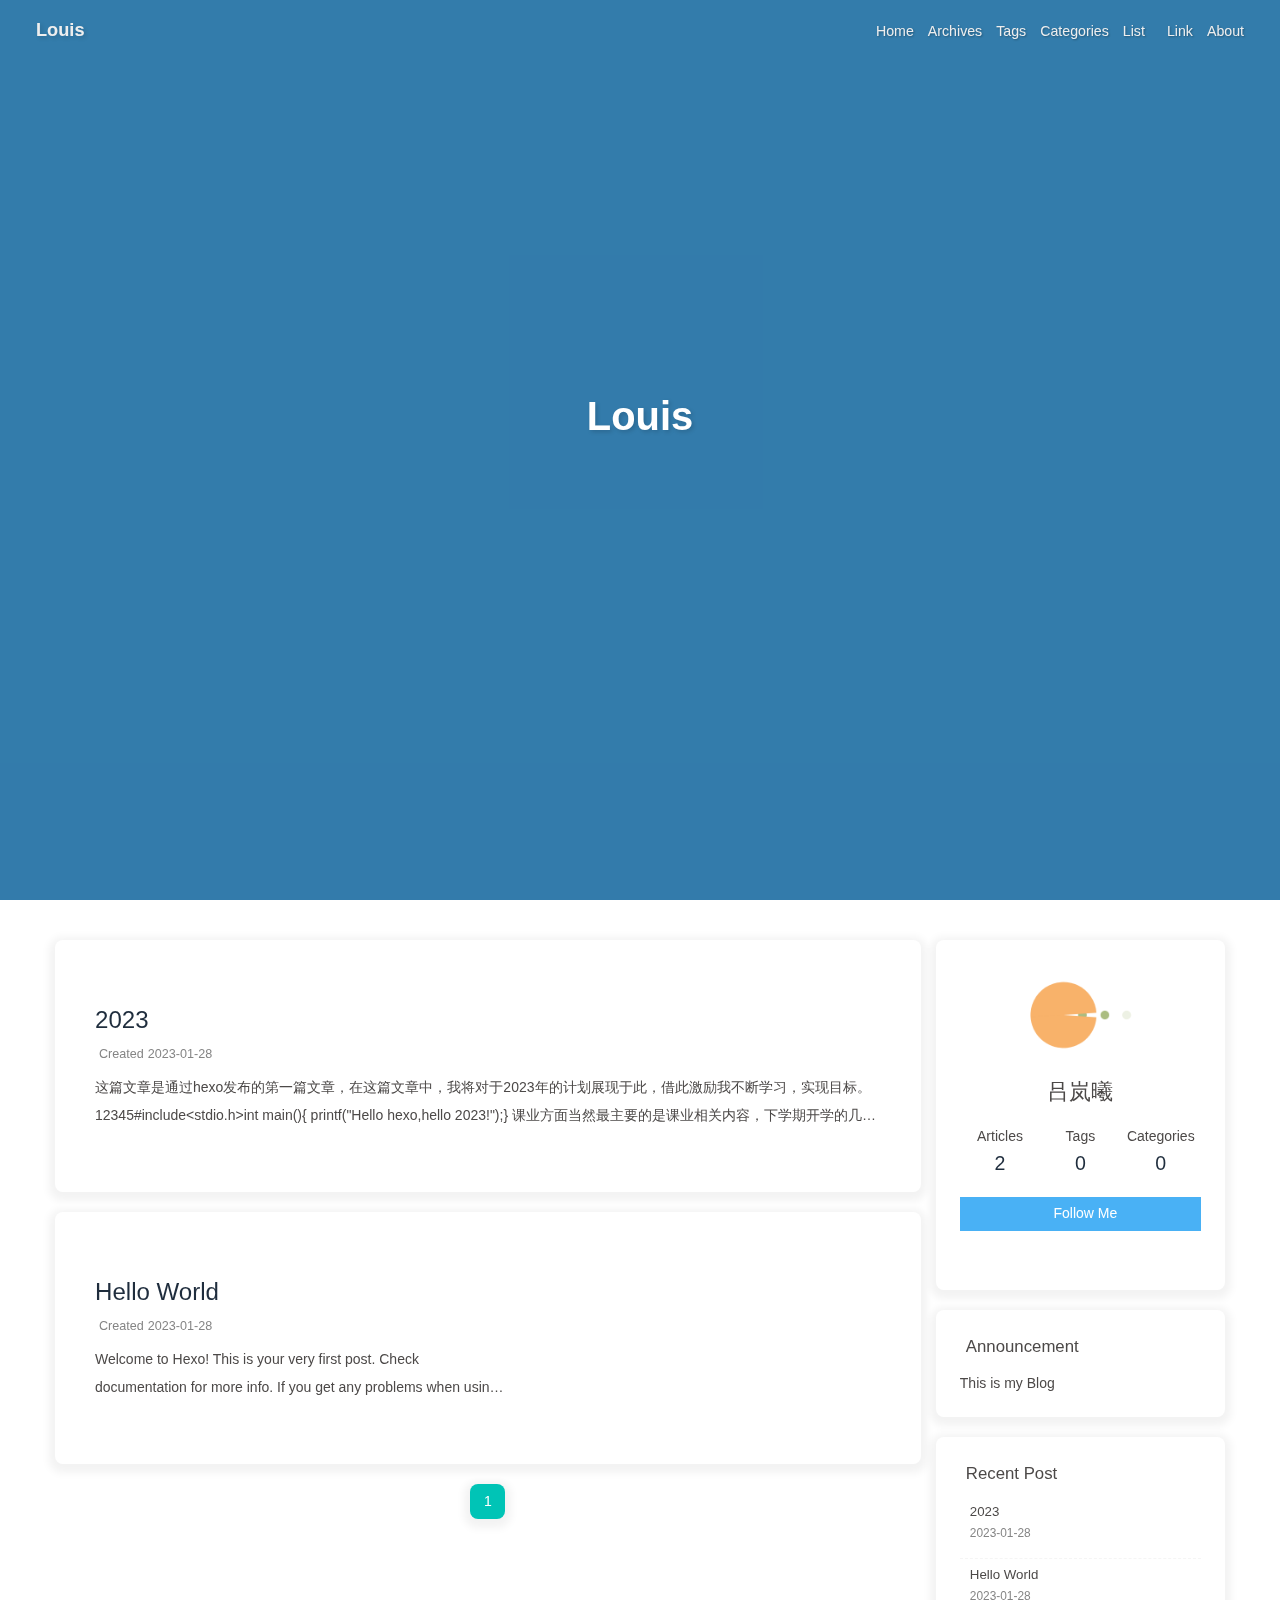
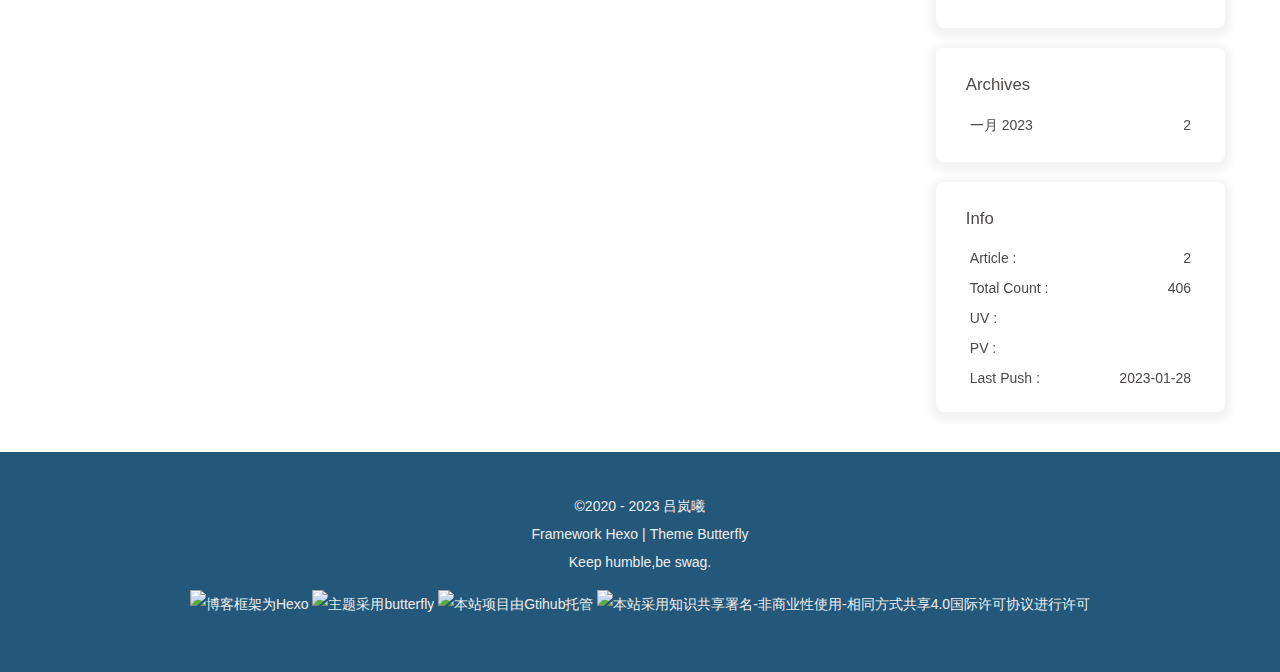
==== index.html @ e9ea1ae9 "Site updated: 2023-01-28 15:37:00" ====
<!DOCTYPE html><html lang="zh_CN" data-theme="light"><head><meta charset="UTF-8"><meta http-equiv="X-UA-Compatible" content="IE=edge"><meta name="viewport" content="width=device-width, initial-scale=1.0, maximum-scale=1.0"><title>Louis - [object Object]</title><meta name="author" content="吕岚曦"><meta name="copyright" content="吕岚曦"><meta name="format-detection" content="telephone=no"><meta name="theme-color" content="#ffffff"><meta property="og:type" content="website">
<meta property="og:title" content="Louis">
<meta property="og:url" content="http://example.com/index.html">
<meta property="og:site_name" content="Louis">
<meta property="og:locale" content="zh_CN">
<meta property="og:image" content="https://s2.loli.net/2023/01/27/WEfRCAjyl8cB1kK.jpg">
<meta property="article:author" content="吕岚曦">
<meta name="twitter:card" content="summary">
<meta name="twitter:image" content="https://s2.loli.net/2023/01/27/WEfRCAjyl8cB1kK.jpg"><link rel="shortcut icon" href="/img/favicon.png"><link rel="canonical" href="http://example.com/index.html"><link rel="preconnect" href="//cdn.jsdelivr.net"/><link rel="preconnect" href="//busuanzi.ibruce.info"/><link rel="stylesheet" href="/css/index.css"><link rel="stylesheet" href="https://cdn.jsdelivr.net/npm/@fortawesome/fontawesome-free/css/all.min.css" media="print" onload="this.media='all'"><link rel="stylesheet" href="https://cdn.jsdelivr.net/npm/@fancyapps/ui/dist/fancybox.min.css" media="print" onload="this.media='all'"><script>const GLOBAL_CONFIG = { 
  root: '/',
  algolia: undefined,
  localSearch: undefined,
  translate: undefined,
  noticeOutdate: undefined,
  highlight: {"plugin":"highlighjs","highlightCopy":true,"highlightLang":true,"highlightHeightLimit":false},
  copy: {
    success: 'Copy successfully',
    error: 'Copy error',
    noSupport: 'The browser does not support'
  },
  relativeDate: {
    homepage: false,
    post: false
  },
  runtime: '',
  date_suffix: {
    just: 'Just',
    min: 'minutes ago',
    hour: 'hours ago',
    day: 'days ago',
    month: 'months ago'
  },
  copyright: undefined,
  lightbox: 'fancybox',
  Snackbar: undefined,
  source: {
    justifiedGallery: {
      js: 'https://cdn.jsdelivr.net/npm/flickr-justified-gallery/dist/fjGallery.min.js',
      css: 'https://cdn.jsdelivr.net/npm/flickr-justified-gallery/dist/fjGallery.min.css'
    }
  },
  isPhotoFigcaption: false,
  islazyload: false,
  isAnchor: false,
  percent: {
    toc: true,
    rightside: false,
  }
}</script><script id="config-diff">var GLOBAL_CONFIG_SITE = {
  title: 'Louis',
  isPost: false,
  isHome: true,
  isHighlightShrink: true,
  isToc: false,
  postUpdate: '2023-01-28 15:37:00'
}</script><noscript><style type="text/css">
  #nav {
    opacity: 1
  }
  .justified-gallery img {
    opacity: 1
  }

  #recent-posts time,
  #post-meta time {
    display: inline !important
  }
</style></noscript><script>(win=>{
    win.saveToLocal = {
      set: function setWithExpiry(key, value, ttl) {
        if (ttl === 0) return
        const now = new Date()
        const expiryDay = ttl * 86400000
        const item = {
          value: value,
          expiry: now.getTime() + expiryDay,
        }
        localStorage.setItem(key, JSON.stringify(item))
      },

      get: function getWithExpiry(key) {
        const itemStr = localStorage.getItem(key)

        if (!itemStr) {
          return undefined
        }
        const item = JSON.parse(itemStr)
        const now = new Date()

        if (now.getTime() > item.expiry) {
          localStorage.removeItem(key)
          return undefined
        }
        return item.value
      }
    }
  
    win.getScript = url => new Promise((resolve, reject) => {
      const script = document.createElement('script')
      script.src = url
      script.async = true
      script.onerror = reject
      script.onload = script.onreadystatechange = function() {
        const loadState = this.readyState
        if (loadState && loadState !== 'loaded' && loadState !== 'complete') return
        script.onload = script.onreadystatechange = null
        resolve()
      }
      document.head.appendChild(script)
    })
  
    win.getCSS = url => new Promise((resolve, reject) => {
      const link = document.createElement('link')
      link.rel = 'stylesheet'
      link.href = url
      link.onload = () => resolve()
      link.onerror = () => reject()
      document.head.appendChild(link)
    })
  
      win.activateDarkMode = function () {
        document.documentElement.setAttribute('data-theme', 'dark')
        if (document.querySelector('meta[name="theme-color"]') !== null) {
          document.querySelector('meta[name="theme-color"]').setAttribute('content', '#0d0d0d')
        }
      }
      win.activateLightMode = function () {
        document.documentElement.setAttribute('data-theme', 'light')
        if (document.querySelector('meta[name="theme-color"]') !== null) {
          document.querySelector('meta[name="theme-color"]').setAttribute('content', '#ffffff')
        }
      }
      const t = saveToLocal.get('theme')
    
          if (t === 'dark') activateDarkMode()
          else if (t === 'light') activateLightMode()
        
      const asideStatus = saveToLocal.get('aside-status')
      if (asideStatus !== undefined) {
        if (asideStatus === 'hide') {
          document.documentElement.classList.add('hide-aside')
        } else {
          document.documentElement.classList.remove('hide-aside')
        }
      }
    
    const detectApple = () => {
      if(/iPad|iPhone|iPod|Macintosh/.test(navigator.userAgent)){
        document.documentElement.classList.add('apple')
      }
    }
    detectApple()
    })(window)</script><meta name="generator" content="Hexo 6.3.0"></head><body><div id="web_bg"></div><div id="sidebar"><div id="menu-mask"></div><div id="sidebar-menus"><div class="avatar-img is-center"><img src="https://s2.loli.net/2023/01/27/WEfRCAjyl8cB1kK.jpg" onerror="onerror=null;src='/img/friend_404.gif'" alt="avatar"/></div><div class="sidebar-site-data site-data is-center"><a href="/archives/"><div class="headline">Articles</div><div class="length-num">2</div></a><a href="/tags/"><div class="headline">Tags</div><div class="length-num">0</div></a><a href="/categories/"><div class="headline">Categories</div><div class="length-num">0</div></a></div><hr/><div class="menus_items"><div class="menus_item"><a class="site-page" href="/"><i class="fa-fw fas fa-home"></i><span> Home</span></a></div><div class="menus_item"><a class="site-page" href="/archives/"><i class="fa-fw fas fa-archive"></i><span> Archives</span></a></div><div class="menus_item"><a class="site-page" href="/tags/"><i class="fa-fw fas fa-tags"></i><span> Tags</span></a></div><div class="menus_item"><a class="site-page" href="/categories/"><i class="fa-fw fas fa-folder-open"></i><span> Categories</span></a></div><div class="menus_item"><a class="site-page group" href="javascript:void(0);"><i class="fa-fw fas fa-list"></i><span> List</span><i class="fas fa-chevron-down"></i></a><ul class="menus_item_child"><li><a class="site-page child" href="/music/"><i class="fa-fw fas fa-music"></i><span> Music</span></a></li><li><a class="site-page child" href="/movies/"><i class="fa-fw fas fa-video"></i><span> Movie</span></a></li></ul></div><div class="menus_item"><a class="site-page" href="/link/"><i class="fa-fw fas fa-link"></i><span> Link</span></a></div><div class="menus_item"><a class="site-page" href="/about/"><i class="fa-fw fas fa-heart"></i><span> About</span></a></div></div></div></div><div class="page" id="body-wrap"><header class="full_page" id="page-header" style="background-image: url('https://s2.loli.net/2023/01/27/1NfWB9IJuQM73ry.png')"><nav id="nav"><span id="blog-info"><a href="/" title="Louis"><span class="site-name">Louis</span></a></span><div id="menus"><div class="menus_items"><div class="menus_item"><a class="site-page" href="/"><i class="fa-fw fas fa-home"></i><span> Home</span></a></div><div class="menus_item"><a class="site-page" href="/archives/"><i class="fa-fw fas fa-archive"></i><span> Archives</span></a></div><div class="menus_item"><a class="site-page" href="/tags/"><i class="fa-fw fas fa-tags"></i><span> Tags</span></a></div><div class="menus_item"><a class="site-page" href="/categories/"><i class="fa-fw fas fa-folder-open"></i><span> Categories</span></a></div><div class="menus_item"><a class="site-page group" href="javascript:void(0);"><i class="fa-fw fas fa-list"></i><span> List</span><i class="fas fa-chevron-down"></i></a><ul class="menus_item_child"><li><a class="site-page child" href="/music/"><i class="fa-fw fas fa-music"></i><span> Music</span></a></li><li><a class="site-page child" href="/movies/"><i class="fa-fw fas fa-video"></i><span> Movie</span></a></li></ul></div><div class="menus_item"><a class="site-page" href="/link/"><i class="fa-fw fas fa-link"></i><span> Link</span></a></div><div class="menus_item"><a class="site-page" href="/about/"><i class="fa-fw fas fa-heart"></i><span> About</span></a></div></div><div id="toggle-menu"><a class="site-page" href="javascript:void(0);"><i class="fas fa-bars fa-fw"></i></a></div></div></nav><div id="site-info"><h1 id="site-title">Louis</h1><div id="site_social_icons"><a class="social-icon" href="https://github.com/dovellx" target="_blank" title="Github"><i class="fab fa-github"></i></a><a class="social-icon" href="mailto:573767987@qq.com" target="_blank" title="Email"><i class="fas fa-envelope"></i></a></div></div><div id="scroll-down"><i class="fas fa-angle-down scroll-down-effects"></i></div></header><main class="layout" id="content-inner"><div class="recent-posts" id="recent-posts"><div class="recent-post-item"><div class="recent-post-info no-cover"><a class="article-title" href="/2023/01/28/2023/" title="2023">2023</a><div class="article-meta-wrap"><span class="post-meta-date"><i class="far fa-calendar-alt"></i><span class="article-meta-label">Created</span><time datetime="2023-01-28T07:21:22.000Z" title="Created 2023-01-28 15:21:22">2023-01-28</time></span></div><div class="content">这篇文章是通过hexo发布的第一篇文章，在这篇文章中，我将对于2023年的计划展现于此，借此激励我不断学习，实现目标。
12345#include&lt;stdio.h&gt;int main()&#123;    printf(&quot;Hello hexo,hello 2023!&quot;);&#125;

课业方面当然最主要的是课业相关内容，下学期开学的几门专业课以及下学期学到的数据库、操作系统、编译原理等等，从现在开始应当付出一定的努力了。三天内完成计组的学习，改掉睡懒觉、拖延的习惯，从后天开始进行算法的复习，基本上就是看南京大学的网课。对于下学期的课程，最关键的几门课一定要尽量做到预习，上课也不要玩手机。刷绩点是很关键的事情。目标先拿乙等奖学金~

课余方面首先是锻炼身体，在开学前制定一份每天都能坚持的锻炼计划，以月为单位不断增加锻炼强度。

其次，科研方面，感觉目前合适的就是李雨晴老师，把算法考高点更有进组的可能。

最后，代码一定要每天都敲，而且准备学一下前端。

希望以上目标都能完成！！！
</div></div></div><div class="recent-post-item"><div class="recent-post-info"><a class="article-title" href="/2023/01/28/hello-world/" title="Hello World">Hello World</a><div class="article-meta-wrap"><span class="post-meta-date"><i class="far fa-calendar-alt"></i><span class="article-meta-label">Created</span><time datetime="2023-01-28T03:33:34.635Z" title="Created 2023-01-28 11:33:34">2023-01-28</time></span></div><div class="content">Welcome to Hexo! This is your very first post. Check documentation for more info. If you get any problems when using Hexo, you can find the answer in troubleshooting or you can ask me on GitHub.
Quick StartCreate a new post1$ hexo new &quot;My New Post&quot;

More info: Writing
Run server1$ hexo server

More info: Server
Generate static files1$ hexo generate

More info: Generating
Deploy to remote sites1$ hexo deploy

More info: Deployment
</div></div></div><nav id="pagination"><div class="pagination"><span class="page-number current">1</span></div></nav></div><div class="aside-content" id="aside-content"><div class="card-widget card-info"><div class="is-center"><div class="avatar-img"><img src="https://s2.loli.net/2023/01/27/WEfRCAjyl8cB1kK.jpg" onerror="this.onerror=null;this.src='/img/friend_404.gif'" alt="avatar"/></div><div class="author-info__name">吕岚曦</div><div class="author-info__description"></div></div><div class="card-info-data site-data is-center"><a href="/archives/"><div class="headline">Articles</div><div class="length-num">2</div></a><a href="/tags/"><div class="headline">Tags</div><div class="length-num">0</div></a><a href="/categories/"><div class="headline">Categories</div><div class="length-num">0</div></a></div><a id="card-info-btn" target="_blank" rel="noopener" href="https://github.com/dovellx"><i class="fab fa-github"></i><span>Follow Me</span></a><div class="card-info-social-icons is-center"><a class="social-icon" href="https://github.com/dovellx" target="_blank" title="Github"><i class="fab fa-github"></i></a><a class="social-icon" href="mailto:573767987@qq.com" target="_blank" title="Email"><i class="fas fa-envelope"></i></a></div></div><div class="card-widget card-announcement"><div class="item-headline"><i class="fas fa-bullhorn fa-shake"></i><span>Announcement</span></div><div class="announcement_content">This is my Blog</div></div><div class="sticky_layout"><div class="card-widget card-recent-post"><div class="item-headline"><i class="fas fa-history"></i><span>Recent Post</span></div><div class="aside-list"><div class="aside-list-item no-cover"><div class="content"><a class="title" href="/2023/01/28/2023/" title="2023">2023</a><time datetime="2023-01-28T07:21:22.000Z" title="Created 2023-01-28 15:21:22">2023-01-28</time></div></div><div class="aside-list-item"><div class="content"><a class="title" href="/2023/01/28/hello-world/" title="Hello World">Hello World</a><time datetime="2023-01-28T03:33:34.635Z" title="Created 2023-01-28 11:33:34">2023-01-28</time></div></div></div></div><div class="card-widget card-archives"><div class="item-headline"><i class="fas fa-archive"></i><span>Archives</span></div><ul class="card-archive-list"><li class="card-archive-list-item"><a class="card-archive-list-link" href="/archives/2023/01/"><span class="card-archive-list-date">一月 2023</span><span class="card-archive-list-count">2</span></a></li></ul></div><div class="card-widget card-webinfo"><div class="item-headline"><i class="fas fa-chart-line"></i><span>Info</span></div><div class="webinfo"><div class="webinfo-item"><div class="item-name">Article :</div><div class="item-count">2</div></div><div class="webinfo-item"><div class="item-name">Total Count :</div><div class="item-count">406</div></div><div class="webinfo-item"><div class="item-name">UV :</div><div class="item-count" id="busuanzi_value_site_uv"><i class="fa-solid fa-spinner fa-spin"></i></div></div><div class="webinfo-item"><div class="item-name">PV :</div><div class="item-count" id="busuanzi_value_site_pv"><i class="fa-solid fa-spinner fa-spin"></i></div></div><div class="webinfo-item"><div class="item-name">Last Push :</div><div class="item-count" id="last-push-date" data-lastPushDate="2023-01-28T07:37:00.277Z"><i class="fa-solid fa-spinner fa-spin"></i></div></div></div></div></div></div></main><footer id="footer" style="background-image: url('https://s2.loli.net/2023/01/27/1NfWB9IJuQM73ry.png')"><div id="footer-wrap"><div class="copyright">&copy;2020 - 2023  <i id="heartbeat" class="fa fas fa-heartbeat"></i> 吕岚曦</div><div class="framework-info"><span>Framework </span><a target="_blank" rel="noopener" href="https://hexo.io">Hexo</a><span class="footer-separator">|</span><span>Theme </span><a target="_blank" rel="noopener" href="https://github.com/jerryc127/hexo-theme-butterfly">Butterfly</a></div><div class="footer_custom_text">Keep humble,be swag.<p><a target="_blank" href="https://hexo.io/"><img src="https://img.shields.io/badge/Frame-Hexo-blue?style=flat&logo=hexo" title="博客框架为Hexo"></a>&nbsp;<a target="_blank" href="https://butterfly.js.org/"><img src="https://img.shields.io/badge/Theme-Butterfly-6513df?style=flat&logo=bitdefender" title="主题采用butterfly"></a>&nbsp;<a target="_blank" href="https://github.com/"><img src="https://img.shields.io/badge/Source-Github-d021d6?style=flat&logo=GitHub" title="本站项目由Gtihub托管"></a>&nbsp;<a target="_blank" href="http://creativecommons.org/licenses/by-nc-sa/4.0/"><img src="https://img.shields.io/badge/Copyright-BY--NC--SA%204.0-d42328?style=flat&logo=Claris" title="本站采用知识共享署名-非商业性使用-相同方式共享4.0国际许可协议进行许可"></a></p></div></div><link rel="stylesheet" href="https://fastly.jsdelivr.net/gh/HCLonely/images@master/others/heartbeat.min.css"></footer></div><div id="rightside"><div id="rightside-config-hide"><button id="darkmode" type="button" title="Toggle Between Light And Dark Mode"><i class="fas fa-adjust"></i></button><button id="hide-aside-btn" type="button" title="Toggle between single-column and double-column"><i class="fas fa-arrows-alt-h"></i></button></div><div id="rightside-config-show"><button id="rightside_config" type="button" title="Setting"><i class="fas fa-cog fa-spin"></i></button><button id="go-up" type="button" title="Back To Top"><span class="scroll-percent"></span><i class="fas fa-arrow-up"></i></button></div></div><div><script src="/js/utils.js"></script><script src="/js/main.js"></script><script src="https://cdn.jsdelivr.net/npm/@fancyapps/ui/dist/fancybox.umd.min.js"></script><div class="js-pjax"></div><script id="click-heart" src="https://cdn.jsdelivr.net/npm/butterfly-extsrc/dist/click-heart.min.js" async="async" mobile="false"></script><script async data-pjax src="//busuanzi.ibruce.info/busuanzi/2.3/busuanzi.pure.mini.js"></script></div></body></html>
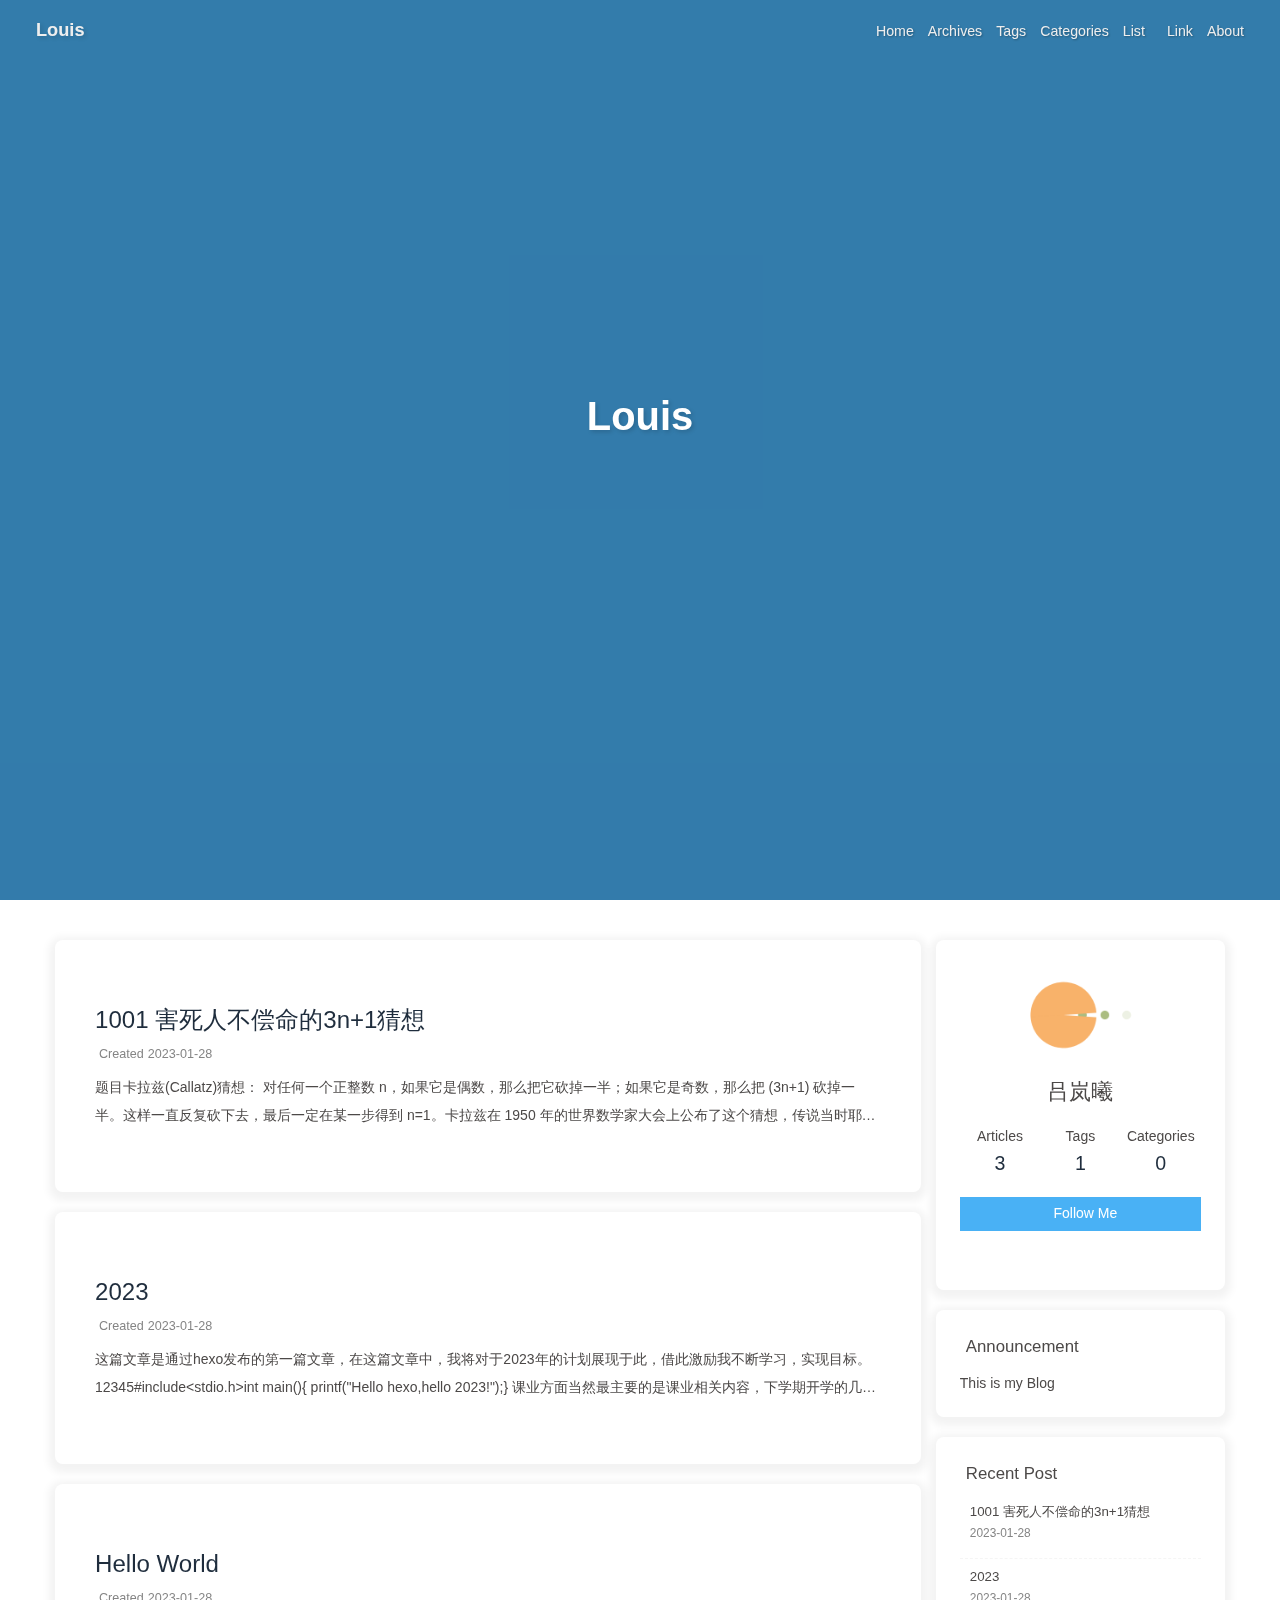
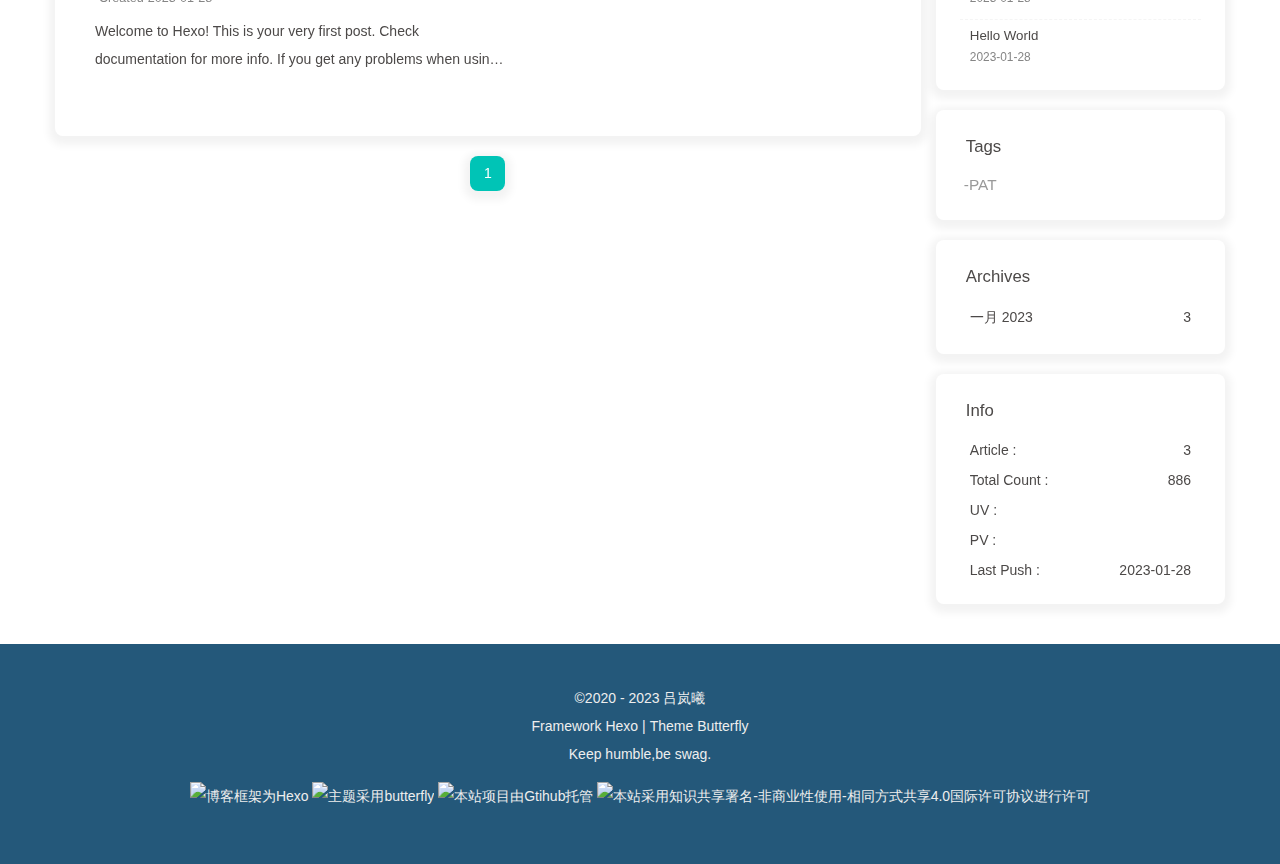
==== commit c11e8417: "Site updated: 2023-01-28 22:26:05" ====
--- a/index.html
+++ b/index.html
@@ -52,7 +52,7 @@
   isHome: true,
   isHighlightShrink: true,
   isToc: false,
-  postUpdate: '2023-01-28 15:37:00'
+  postUpdate: '2023-01-28 22:26:05'
 }</script><noscript><style type="text/css">
   #nav {
     opacity: 1
@@ -150,10 +150,20 @@
       }
     }
     detectApple()
-    })(window)</script><meta name="generator" content="Hexo 6.3.0"></head><body><div id="web_bg"></div><div id="sidebar"><div id="menu-mask"></div><div id="sidebar-menus"><div class="avatar-img is-center"><img src="https://s2.loli.net/2023/01/27/WEfRCAjyl8cB1kK.jpg" onerror="onerror=null;src='/img/friend_404.gif'" alt="avatar"/></div><div class="sidebar-site-data site-data is-center"><a href="/archives/"><div class="headline">Articles</div><div class="length-num">2</div></a><a href="/tags/"><div class="headline">Tags</div><div class="length-num">0</div></a><a href="/categories/"><div class="headline">Categories</div><div class="length-num">0</div></a></div><hr/><div class="menus_items"><div class="menus_item"><a class="site-page" href="/"><i class="fa-fw fas fa-home"></i><span> Home</span></a></div><div class="menus_item"><a class="site-page" href="/archives/"><i class="fa-fw fas fa-archive"></i><span> Archives</span></a></div><div class="menus_item"><a class="site-page" href="/tags/"><i class="fa-fw fas fa-tags"></i><span> Tags</span></a></div><div class="menus_item"><a class="site-page" href="/categories/"><i class="fa-fw fas fa-folder-open"></i><span> Categories</span></a></div><div class="menus_item"><a class="site-page group" href="javascript:void(0);"><i class="fa-fw fas fa-list"></i><span> List</span><i class="fas fa-chevron-down"></i></a><ul class="menus_item_child"><li><a class="site-page child" href="/music/"><i class="fa-fw fas fa-music"></i><span> Music</span></a></li><li><a class="site-page child" href="/movies/"><i class="fa-fw fas fa-video"></i><span> Movie</span></a></li></ul></div><div class="menus_item"><a class="site-page" href="/link/"><i class="fa-fw fas fa-link"></i><span> Link</span></a></div><div class="menus_item"><a class="site-page" href="/about/"><i class="fa-fw fas fa-heart"></i><span> About</span></a></div></div></div></div><div class="page" id="body-wrap"><header class="full_page" id="page-header" style="background-image: url('https://s2.loli.net/2023/01/27/1NfWB9IJuQM73ry.png')"><nav id="nav"><span id="blog-info"><a href="/" title="Louis"><span class="site-name">Louis</span></a></span><div id="menus"><div class="menus_items"><div class="menus_item"><a class="site-page" href="/"><i class="fa-fw fas fa-home"></i><span> Home</span></a></div><div class="menus_item"><a class="site-page" href="/archives/"><i class="fa-fw fas fa-archive"></i><span> Archives</span></a></div><div class="menus_item"><a class="site-page" href="/tags/"><i class="fa-fw fas fa-tags"></i><span> Tags</span></a></div><div class="menus_item"><a class="site-page" href="/categories/"><i class="fa-fw fas fa-folder-open"></i><span> Categories</span></a></div><div class="menus_item"><a class="site-page group" href="javascript:void(0);"><i class="fa-fw fas fa-list"></i><span> List</span><i class="fas fa-chevron-down"></i></a><ul class="menus_item_child"><li><a class="site-page child" href="/music/"><i class="fa-fw fas fa-music"></i><span> Music</span></a></li><li><a class="site-page child" href="/movies/"><i class="fa-fw fas fa-video"></i><span> Movie</span></a></li></ul></div><div class="menus_item"><a class="site-page" href="/link/"><i class="fa-fw fas fa-link"></i><span> Link</span></a></div><div class="menus_item"><a class="site-page" href="/about/"><i class="fa-fw fas fa-heart"></i><span> About</span></a></div></div><div id="toggle-menu"><a class="site-page" href="javascript:void(0);"><i class="fas fa-bars fa-fw"></i></a></div></div></nav><div id="site-info"><h1 id="site-title">Louis</h1><div id="site_social_icons"><a class="social-icon" href="https://github.com/dovellx" target="_blank" title="Github"><i class="fab fa-github"></i></a><a class="social-icon" href="mailto:573767987@qq.com" target="_blank" title="Email"><i class="fas fa-envelope"></i></a></div></div><div id="scroll-down"><i class="fas fa-angle-down scroll-down-effects"></i></div></header><main class="layout" id="content-inner"><div class="recent-posts" id="recent-posts"><div class="recent-post-item"><div class="recent-post-info no-cover"><a class="article-title" href="/2023/01/28/2023/" title="2023">2023</a><div class="article-meta-wrap"><span class="post-meta-date"><i class="far fa-calendar-alt"></i><span class="article-meta-label">Created</span><time datetime="2023-01-28T07:21:22.000Z" title="Created 2023-01-28 15:21:22">2023-01-28</time></span></div><div class="content">这篇文章是通过hexo发布的第一篇文章，在这篇文章中，我将对于2023年的计划展现于此，借此激励我不断学习，实现目标。
+    })(window)</script><meta name="generator" content="Hexo 6.3.0"></head><body><div id="web_bg"></div><div id="sidebar"><div id="menu-mask"></div><div id="sidebar-menus"><div class="avatar-img is-center"><img src="https://s2.loli.net/2023/01/27/WEfRCAjyl8cB1kK.jpg" onerror="onerror=null;src='/img/friend_404.gif'" alt="avatar"/></div><div class="sidebar-site-data site-data is-center"><a href="/archives/"><div class="headline">Articles</div><div class="length-num">3</div></a><a href="/tags/"><div class="headline">Tags</div><div class="length-num">1</div></a><a href="/categories/"><div class="headline">Categories</div><div class="length-num">0</div></a></div><hr/><div class="menus_items"><div class="menus_item"><a class="site-page" href="/"><i class="fa-fw fas fa-home"></i><span> Home</span></a></div><div class="menus_item"><a class="site-page" href="/archives/"><i class="fa-fw fas fa-archive"></i><span> Archives</span></a></div><div class="menus_item"><a class="site-page" href="/tags/"><i class="fa-fw fas fa-tags"></i><span> Tags</span></a></div><div class="menus_item"><a class="site-page" href="/categories/"><i class="fa-fw fas fa-folder-open"></i><span> Categories</span></a></div><div class="menus_item"><a class="site-page group" href="javascript:void(0);"><i class="fa-fw fas fa-list"></i><span> List</span><i class="fas fa-chevron-down"></i></a><ul class="menus_item_child"><li><a class="site-page child" href="/music/"><i class="fa-fw fas fa-music"></i><span> Music</span></a></li><li><a class="site-page child" href="/movies/"><i class="fa-fw fas fa-video"></i><span> Movie</span></a></li></ul></div><div class="menus_item"><a class="site-page" href="/link/"><i class="fa-fw fas fa-link"></i><span> Link</span></a></div><div class="menus_item"><a class="site-page" href="/about/"><i class="fa-fw fas fa-heart"></i><span> About</span></a></div></div></div></div><div class="page" id="body-wrap"><header class="full_page" id="page-header" style="background-image: url('https://s2.loli.net/2023/01/27/1NfWB9IJuQM73ry.png')"><nav id="nav"><span id="blog-info"><a href="/" title="Louis"><span class="site-name">Louis</span></a></span><div id="menus"><div class="menus_items"><div class="menus_item"><a class="site-page" href="/"><i class="fa-fw fas fa-home"></i><span> Home</span></a></div><div class="menus_item"><a class="site-page" href="/archives/"><i class="fa-fw fas fa-archive"></i><span> Archives</span></a></div><div class="menus_item"><a class="site-page" href="/tags/"><i class="fa-fw fas fa-tags"></i><span> Tags</span></a></div><div class="menus_item"><a class="site-page" href="/categories/"><i class="fa-fw fas fa-folder-open"></i><span> Categories</span></a></div><div class="menus_item"><a class="site-page group" href="javascript:void(0);"><i class="fa-fw fas fa-list"></i><span> List</span><i class="fas fa-chevron-down"></i></a><ul class="menus_item_child"><li><a class="site-page child" href="/music/"><i class="fa-fw fas fa-music"></i><span> Music</span></a></li><li><a class="site-page child" href="/movies/"><i class="fa-fw fas fa-video"></i><span> Movie</span></a></li></ul></div><div class="menus_item"><a class="site-page" href="/link/"><i class="fa-fw fas fa-link"></i><span> Link</span></a></div><div class="menus_item"><a class="site-page" href="/about/"><i class="fa-fw fas fa-heart"></i><span> About</span></a></div></div><div id="toggle-menu"><a class="site-page" href="javascript:void(0);"><i class="fas fa-bars fa-fw"></i></a></div></div></nav><div id="site-info"><h1 id="site-title">Louis</h1><div id="site_social_icons"><a class="social-icon" href="https://github.com/dovellx" target="_blank" title="Github"><i class="fab fa-github"></i></a><a class="social-icon" href="mailto:573767987@qq.com" target="_blank" title="Email"><i class="fas fa-envelope"></i></a></div></div><div id="scroll-down"><i class="fas fa-angle-down scroll-down-effects"></i></div></header><main class="layout" id="content-inner"><div class="recent-posts" id="recent-posts"><div class="recent-post-item"><div class="recent-post-info no-cover"><a class="article-title" href="/2023/01/28/1001/" title="1001 害死人不偿命的3n+1猜想">1001 害死人不偿命的3n+1猜想</a><div class="article-meta-wrap"><span class="post-meta-date"><i class="far fa-calendar-alt"></i><span class="article-meta-label">Created</span><time datetime="2023-01-28T09:37:06.000Z" title="Created 2023-01-28 17:37:06">2023-01-28</time></span></div><div class="content">题目卡拉兹(Callatz)猜想：
+对任何一个正整数 n，如果它是偶数，那么把它砍掉一半；如果它是奇数，那么把 (3n+1) 砍掉一半。这样一直反复砍下去，最后一定在某一步得到 n&#x3D;1。卡拉兹在 1950 年的世界数学家大会上公布了这个猜想，传说当时耶鲁大学师生齐动员，拼命想证明这个貌似很傻很天真的命题，结果闹得学生们无心学业，一心只证 (3n+1)，以至于有人说这是一个阴谋，卡拉兹是在蓄意延缓美国数学界教学与科研的进展……
+我们今天的题目不是证明卡拉兹猜想，而是对给定的任一不超过 1000 的正整数 n，简单地数一下，需要多少步（砍几下）才能得到 n&#x3D;1？
+输入格式：每个测试输入包含 1 个测试用例，即给出正整数 n 的值。
+输出格式：输出从 n 计算到 1 需要的步数。
+输入样例：
+13
+输出样例：
+15
+思路首先考虑n为1的情况，其次分奇数偶数进行讨论，主要是利用递归的方法来做
+源码1234567891011121314151617181920212223242526272829#include&lt;stdio.h&gt;int func(int n,int ...</div></div></div><div class="recent-post-item"><div class="recent-post-info no-cover"><a class="article-title" href="/2023/01/28/2023/" title="2023">2023</a><div class="article-meta-wrap"><span class="post-meta-date"><i class="far fa-calendar-alt"></i><span class="article-meta-label">Created</span><time datetime="2023-01-28T07:21:22.000Z" title="Created 2023-01-28 15:21:22">2023-01-28</time></span></div><div class="content">这篇文章是通过hexo发布的第一篇文章，在这篇文章中，我将对于2023年的计划展现于此，借此激励我不断学习，实现目标。
 12345#include&lt;stdio.h&gt;int main()&#123;    printf(&quot;Hello hexo,hello 2023!&quot;);&#125;
 
-课业方面当然最主要的是课业相关内容，下学期开学的几门专业课以及下学期学到的数据库、操作系统、编译原理等等，从现在开始应当付出一定的努力了。三天内完成计组的学习，改掉睡懒觉、拖延的习惯，从后天开始进行算法的复习，基本上就是看南京大学的网课。对于下学期的课程，最关键的几门课一定要尽量做到预习，上课也不要玩手机。刷绩点是很关键的事情。目标先拿乙等奖学金~
+课业方面当然最主要的是课业相关内容，下学期开学的几门专业课以及下学期学到的数据库、操作系统、编译原理等等，从现在开始应当付出一定的努力了。三天内完&gt;成计组的学习，改掉睡懒觉、拖延的习惯，从后天开始进行算法的复习，基本上就是看南京大学的网课。对于下学期的课程，最关键的几门课一定要尽量做到&gt;预习，上课也不要玩手机。刷绩点是很关键的事情。目标先拿乙等奖学金~
 
 课余方面首先是锻炼身体，在开学前制定一份每天都能坚持的锻炼计划，以月为单位不断增加锻炼强度。
 
@@ -175,4 +185,4 @@
 Deploy to remote sites1$ hexo deploy
 
 More info: Deployment
-</div></div></div><nav id="pagination"><div class="pagination"><span class="page-number current">1</span></div></nav></div><div class="aside-content" id="aside-content"><div class="card-widget card-info"><div class="is-center"><div class="avatar-img"><img src="https://s2.loli.net/2023/01/27/WEfRCAjyl8cB1kK.jpg" onerror="this.onerror=null;this.src='/img/friend_404.gif'" alt="avatar"/></div><div class="author-info__name">吕岚曦</div><div class="author-info__description"></div></div><div class="card-info-data site-data is-center"><a href="/archives/"><div class="headline">Articles</div><div class="length-num">2</div></a><a href="/tags/"><div class="headline">Tags</div><div class="length-num">0</div></a><a href="/categories/"><div class="headline">Categories</div><div class="length-num">0</div></a></div><a id="card-info-btn" target="_blank" rel="noopener" href="https://github.com/dovellx"><i class="fab fa-github"></i><span>Follow Me</span></a><div class="card-info-social-icons is-center"><a class="social-icon" href="https://github.com/dovellx" target="_blank" title="Github"><i class="fab fa-github"></i></a><a class="social-icon" href="mailto:573767987@qq.com" target="_blank" title="Email"><i class="fas fa-envelope"></i></a></div></div><div class="card-widget card-announcement"><div class="item-headline"><i class="fas fa-bullhorn fa-shake"></i><span>Announcement</span></div><div class="announcement_content">This is my Blog</div></div><div class="sticky_layout"><div class="card-widget card-recent-post"><div class="item-headline"><i class="fas fa-history"></i><span>Recent Post</span></div><div class="aside-list"><div class="aside-list-item no-cover"><div class="content"><a class="title" href="/2023/01/28/2023/" title="2023">2023</a><time datetime="2023-01-28T07:21:22.000Z" title="Created 2023-01-28 15:21:22">2023-01-28</time></div></div><div class="aside-list-item"><div class="content"><a class="title" href="/2023/01/28/hello-world/" title="Hello World">Hello World</a><time datetime="2023-01-28T03:33:34.635Z" title="Created 2023-01-28 11:33:34">2023-01-28</time></div></div></div></div><div class="card-widget card-archives"><div class="item-headline"><i class="fas fa-archive"></i><span>Archives</span></div><ul class="card-archive-list"><li class="card-archive-list-item"><a class="card-archive-list-link" href="/archives/2023/01/"><span class="card-archive-list-date">一月 2023</span><span class="card-archive-list-count">2</span></a></li></ul></div><div class="card-widget card-webinfo"><div class="item-headline"><i class="fas fa-chart-line"></i><span>Info</span></div><div class="webinfo"><div class="webinfo-item"><div class="item-name">Article :</div><div class="item-count">2</div></div><div class="webinfo-item"><div class="item-name">Total Count :</div><div class="item-count">406</div></div><div class="webinfo-item"><div class="item-name">UV :</div><div class="item-count" id="busuanzi_value_site_uv"><i class="fa-solid fa-spinner fa-spin"></i></div></div><div class="webinfo-item"><div class="item-name">PV :</div><div class="item-count" id="busuanzi_value_site_pv"><i class="fa-solid fa-spinner fa-spin"></i></div></div><div class="webinfo-item"><div class="item-name">Last Push :</div><div class="item-count" id="last-push-date" data-lastPushDate="2023-01-28T07:37:00.277Z"><i class="fa-solid fa-spinner fa-spin"></i></div></div></div></div></div></div></main><footer id="footer" style="background-image: url('https://s2.loli.net/2023/01/27/1NfWB9IJuQM73ry.png')"><div id="footer-wrap"><div class="copyright">&copy;2020 - 2023  <i id="heartbeat" class="fa fas fa-heartbeat"></i> 吕岚曦</div><div class="framework-info"><span>Framework </span><a target="_blank" rel="noopener" href="https://hexo.io">Hexo</a><span class="footer-separator">|</span><span>Theme </span><a target="_blank" rel="noopener" href="https://github.com/jerryc127/hexo-theme-butterfly">Butterfly</a></div><div class="footer_custom_text">Keep humble,be swag.<p><a target="_blank" href="https://hexo.io/"><img src="https://img.shields.io/badge/Frame-Hexo-blue?style=flat&logo=hexo" title="博客框架为Hexo"></a>&nbsp;<a target="_blank" href="https://butterfly.js.org/"><img src="https://img.shields.io/badge/Theme-Butterfly-6513df?style=flat&logo=bitdefender" title="主题采用butterfly"></a>&nbsp;<a target="_blank" href="https://github.com/"><img src="https://img.shields.io/badge/Source-Github-d021d6?style=flat&logo=GitHub" title="本站项目由Gtihub托管"></a>&nbsp;<a target="_blank" href="http://creativecommons.org/licenses/by-nc-sa/4.0/"><img src="https://img.shields.io/badge/Copyright-BY--NC--SA%204.0-d42328?style=flat&logo=Claris" title="本站采用知识共享署名-非商业性使用-相同方式共享4.0国际许可协议进行许可"></a></p></div></div><link rel="stylesheet" href="https://fastly.jsdelivr.net/gh/HCLonely/images@master/others/heartbeat.min.css"></footer></div><div id="rightside"><div id="rightside-config-hide"><button id="darkmode" type="button" title="Toggle Between Light And Dark Mode"><i class="fas fa-adjust"></i></button><button id="hide-aside-btn" type="button" title="Toggle between single-column and double-column"><i class="fas fa-arrows-alt-h"></i></button></div><div id="rightside-config-show"><button id="rightside_config" type="button" title="Setting"><i class="fas fa-cog fa-spin"></i></button><button id="go-up" type="button" title="Back To Top"><span class="scroll-percent"></span><i class="fas fa-arrow-up"></i></button></div></div><div><script src="/js/utils.js"></script><script src="/js/main.js"></script><script src="https://cdn.jsdelivr.net/npm/@fancyapps/ui/dist/fancybox.umd.min.js"></script><div class="js-pjax"></div><script id="click-heart" src="https://cdn.jsdelivr.net/npm/butterfly-extsrc/dist/click-heart.min.js" async="async" mobile="false"></script><script async data-pjax src="//busuanzi.ibruce.info/busuanzi/2.3/busuanzi.pure.mini.js"></script></div></body></html>+</div></div></div><nav id="pagination"><div class="pagination"><span class="page-number current">1</span></div></nav></div><div class="aside-content" id="aside-content"><div class="card-widget card-info"><div class="is-center"><div class="avatar-img"><img src="https://s2.loli.net/2023/01/27/WEfRCAjyl8cB1kK.jpg" onerror="this.onerror=null;this.src='/img/friend_404.gif'" alt="avatar"/></div><div class="author-info__name">吕岚曦</div><div class="author-info__description"></div></div><div class="card-info-data site-data is-center"><a href="/archives/"><div class="headline">Articles</div><div class="length-num">3</div></a><a href="/tags/"><div class="headline">Tags</div><div class="length-num">1</div></a><a href="/categories/"><div class="headline">Categories</div><div class="length-num">0</div></a></div><a id="card-info-btn" target="_blank" rel="noopener" href="https://github.com/dovellx"><i class="fab fa-github"></i><span>Follow Me</span></a><div class="card-info-social-icons is-center"><a class="social-icon" href="https://github.com/dovellx" target="_blank" title="Github"><i class="fab fa-github"></i></a><a class="social-icon" href="mailto:573767987@qq.com" target="_blank" title="Email"><i class="fas fa-envelope"></i></a></div></div><div class="card-widget card-announcement"><div class="item-headline"><i class="fas fa-bullhorn fa-shake"></i><span>Announcement</span></div><div class="announcement_content">This is my Blog</div></div><div class="sticky_layout"><div class="card-widget card-recent-post"><div class="item-headline"><i class="fas fa-history"></i><span>Recent Post</span></div><div class="aside-list"><div class="aside-list-item no-cover"><div class="content"><a class="title" href="/2023/01/28/1001/" title="1001 害死人不偿命的3n+1猜想">1001 害死人不偿命的3n+1猜想</a><time datetime="2023-01-28T09:37:06.000Z" title="Created 2023-01-28 17:37:06">2023-01-28</time></div></div><div class="aside-list-item no-cover"><div class="content"><a class="title" href="/2023/01/28/2023/" title="2023">2023</a><time datetime="2023-01-28T07:21:22.000Z" title="Created 2023-01-28 15:21:22">2023-01-28</time></div></div><div class="aside-list-item"><div class="content"><a class="title" href="/2023/01/28/hello-world/" title="Hello World">Hello World</a><time datetime="2023-01-28T03:33:34.635Z" title="Created 2023-01-28 11:33:34">2023-01-28</time></div></div></div></div><div class="card-widget card-tags"><div class="item-headline"><i class="fas fa-tags"></i><span>Tags</span></div><div class="card-tag-cloud"><a href="/tags/PAT/" style="font-size: 1.1em; color: #999">-PAT</a></div></div><div class="card-widget card-archives"><div class="item-headline"><i class="fas fa-archive"></i><span>Archives</span></div><ul class="card-archive-list"><li class="card-archive-list-item"><a class="card-archive-list-link" href="/archives/2023/01/"><span class="card-archive-list-date">一月 2023</span><span class="card-archive-list-count">3</span></a></li></ul></div><div class="card-widget card-webinfo"><div class="item-headline"><i class="fas fa-chart-line"></i><span>Info</span></div><div class="webinfo"><div class="webinfo-item"><div class="item-name">Article :</div><div class="item-count">3</div></div><div class="webinfo-item"><div class="item-name">Total Count :</div><div class="item-count">886</div></div><div class="webinfo-item"><div class="item-name">UV :</div><div class="item-count" id="busuanzi_value_site_uv"><i class="fa-solid fa-spinner fa-spin"></i></div></div><div class="webinfo-item"><div class="item-name">PV :</div><div class="item-count" id="busuanzi_value_site_pv"><i class="fa-solid fa-spinner fa-spin"></i></div></div><div class="webinfo-item"><div class="item-name">Last Push :</div><div class="item-count" id="last-push-date" data-lastPushDate="2023-01-28T14:26:05.146Z"><i class="fa-solid fa-spinner fa-spin"></i></div></div></div></div></div></div></main><footer id="footer" style="background-image: url('https://s2.loli.net/2023/01/27/1NfWB9IJuQM73ry.png')"><div id="footer-wrap"><div class="copyright">&copy;2020 - 2023  <i id="heartbeat" class="fa fas fa-heartbeat"></i> 吕岚曦</div><div class="framework-info"><span>Framework </span><a target="_blank" rel="noopener" href="https://hexo.io">Hexo</a><span class="footer-separator">|</span><span>Theme </span><a target="_blank" rel="noopener" href="https://github.com/jerryc127/hexo-theme-butterfly">Butterfly</a></div><div class="footer_custom_text">Keep humble,be swag.<p><a target="_blank" href="https://hexo.io/"><img src="https://img.shields.io/badge/Frame-Hexo-blue?style=flat&logo=hexo" title="博客框架为Hexo"></a>&nbsp;<a target="_blank" href="https://butterfly.js.org/"><img src="https://img.shields.io/badge/Theme-Butterfly-6513df?style=flat&logo=bitdefender" title="主题采用butterfly"></a>&nbsp;<a target="_blank" href="https://github.com/"><img src="https://img.shields.io/badge/Source-Github-d021d6?style=flat&logo=GitHub" title="本站项目由Gtihub托管"></a>&nbsp;<a target="_blank" href="http://creativecommons.org/licenses/by-nc-sa/4.0/"><img src="https://img.shields.io/badge/Copyright-BY--NC--SA%204.0-d42328?style=flat&logo=Claris" title="本站采用知识共享署名-非商业性使用-相同方式共享4.0国际许可协议进行许可"></a></p></div></div><link rel="stylesheet" href="https://fastly.jsdelivr.net/gh/HCLonely/images@master/others/heartbeat.min.css"></footer></div><div id="rightside"><div id="rightside-config-hide"><button id="darkmode" type="button" title="Toggle Between Light And Dark Mode"><i class="fas fa-adjust"></i></button><button id="hide-aside-btn" type="button" title="Toggle between single-column and double-column"><i class="fas fa-arrows-alt-h"></i></button></div><div id="rightside-config-show"><button id="rightside_config" type="button" title="Setting"><i class="fas fa-cog fa-spin"></i></button><button id="go-up" type="button" title="Back To Top"><span class="scroll-percent"></span><i class="fas fa-arrow-up"></i></button></div></div><div><script src="/js/utils.js"></script><script src="/js/main.js"></script><script src="https://cdn.jsdelivr.net/npm/@fancyapps/ui/dist/fancybox.umd.min.js"></script><div class="js-pjax"></div><script id="click-heart" src="https://cdn.jsdelivr.net/npm/butterfly-extsrc/dist/click-heart.min.js" async="async" mobile="false"></script><script async data-pjax src="//busuanzi.ibruce.info/busuanzi/2.3/busuanzi.pure.mini.js"></script></div></body></html>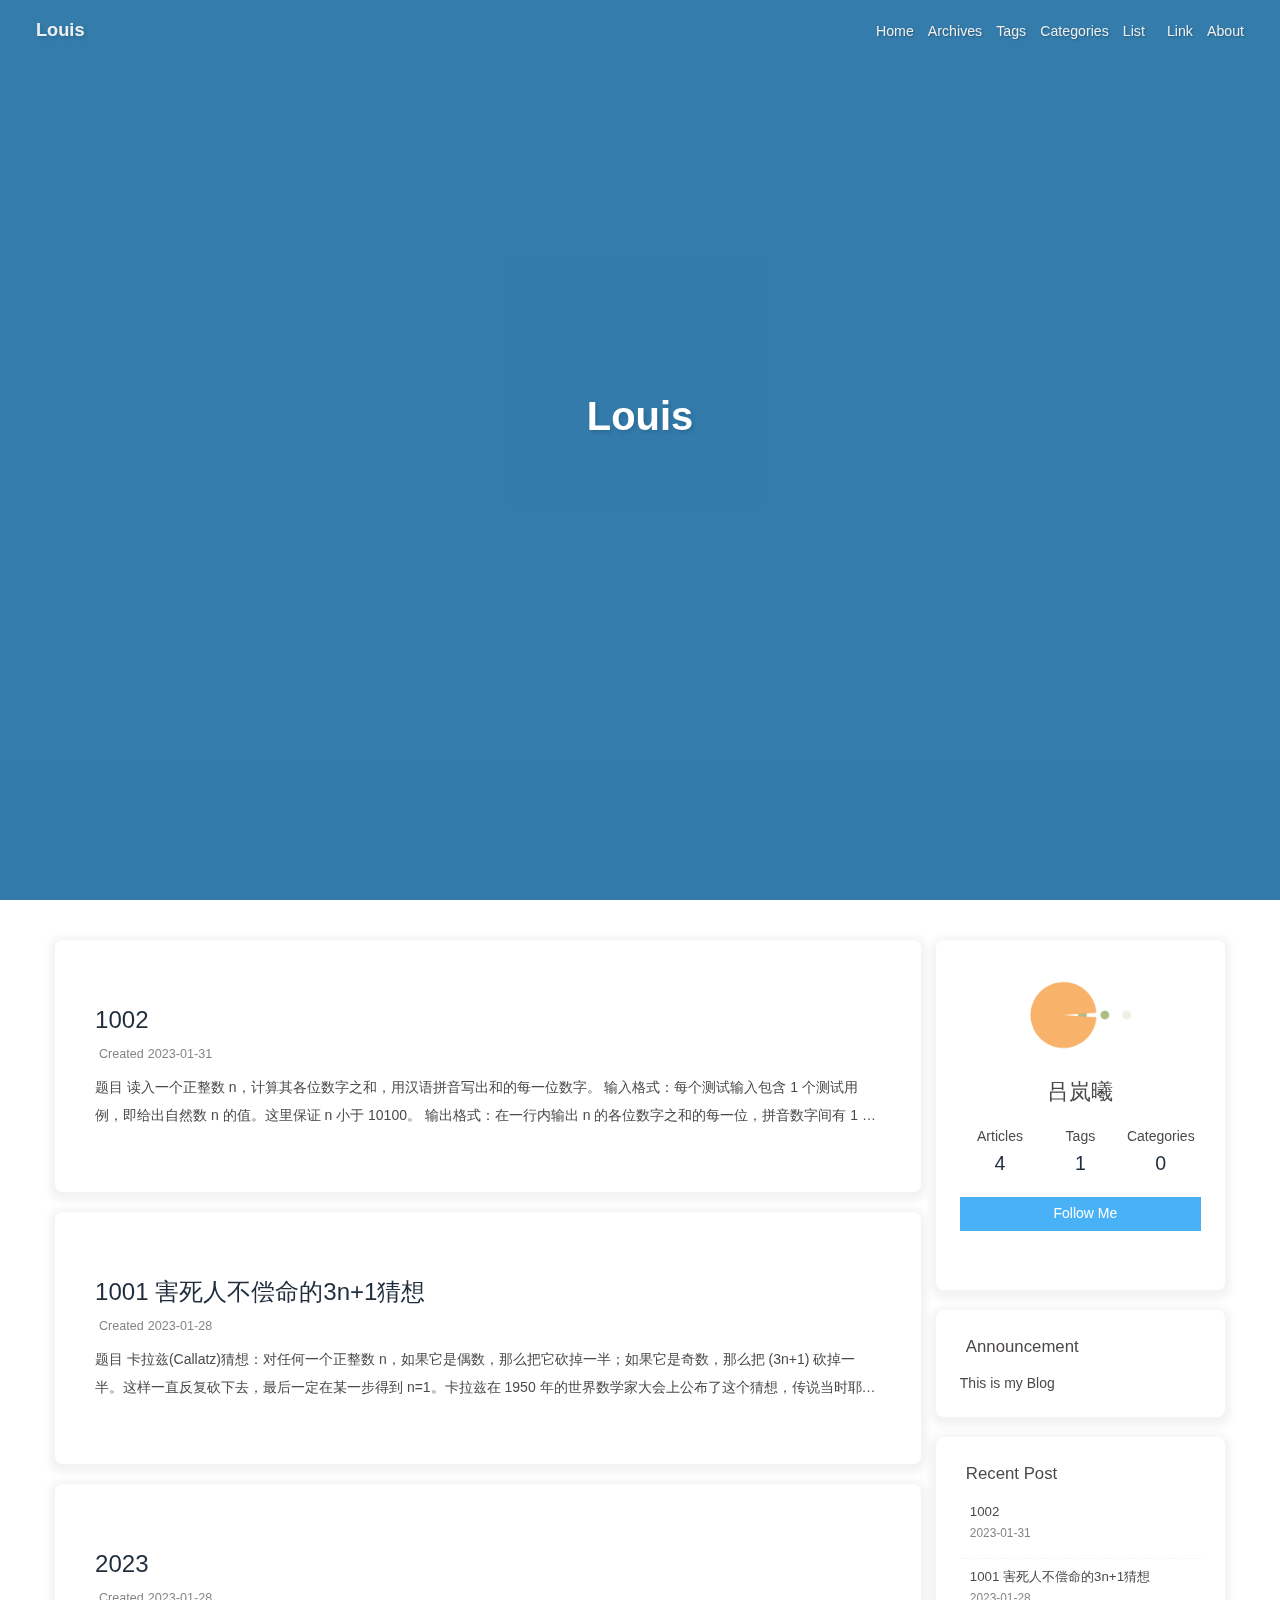
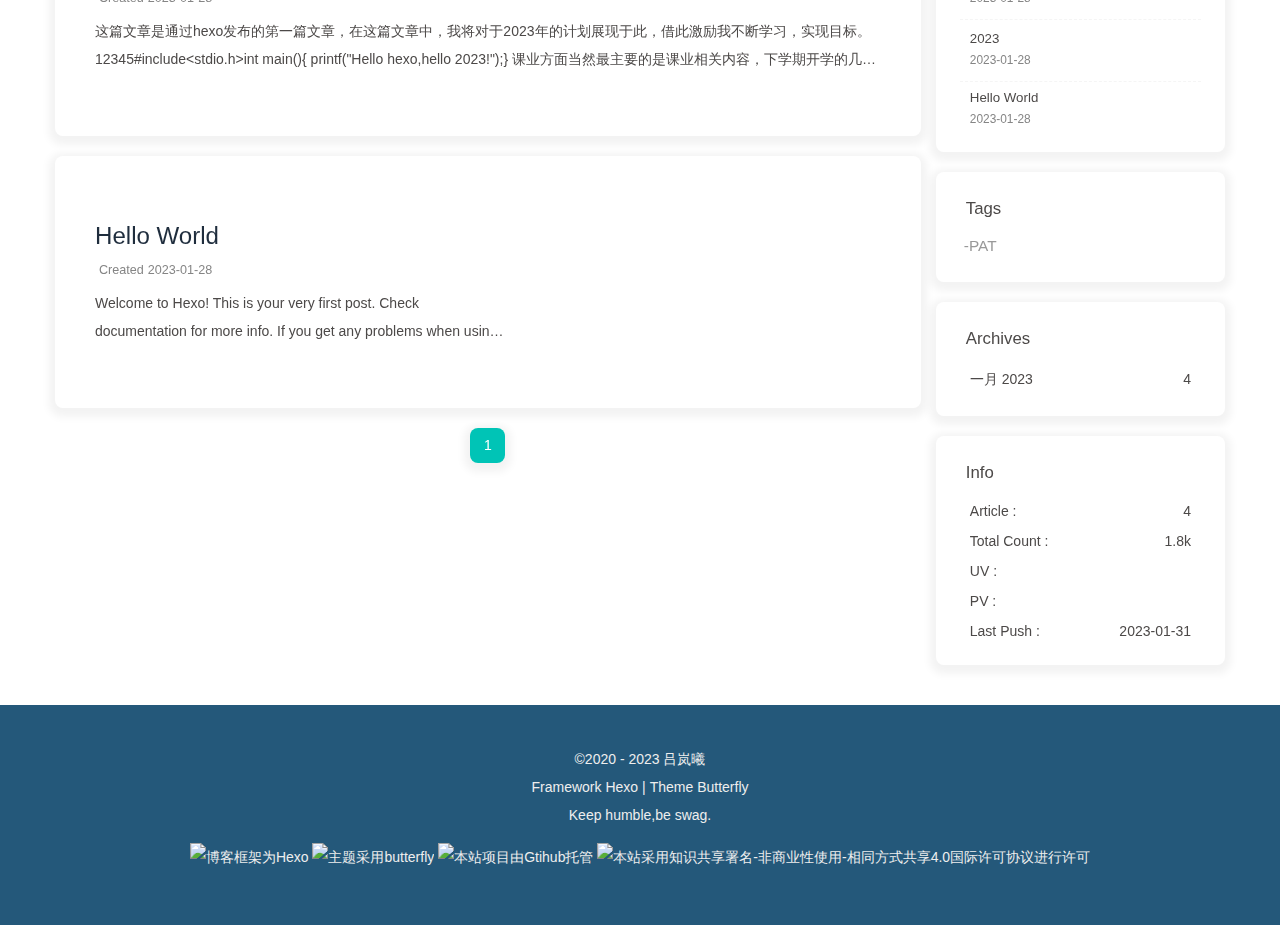
==== commit 77275b9e: "Site updated: 2023-01-31 20:57:14" ====
--- a/index.html
+++ b/index.html
@@ -52,7 +52,7 @@
   isHome: true,
   isHighlightShrink: true,
   isToc: false,
-  postUpdate: '2023-01-28 22:26:05'
+  postUpdate: '2023-01-31 20:57:14'
 }</script><noscript><style type="text/css">
   #nav {
     opacity: 1
@@ -150,17 +150,40 @@
       }
     }
     detectApple()
-    })(window)</script><meta name="generator" content="Hexo 6.3.0"></head><body><div id="web_bg"></div><div id="sidebar"><div id="menu-mask"></div><div id="sidebar-menus"><div class="avatar-img is-center"><img src="https://s2.loli.net/2023/01/27/WEfRCAjyl8cB1kK.jpg" onerror="onerror=null;src='/img/friend_404.gif'" alt="avatar"/></div><div class="sidebar-site-data site-data is-center"><a href="/archives/"><div class="headline">Articles</div><div class="length-num">3</div></a><a href="/tags/"><div class="headline">Tags</div><div class="length-num">1</div></a><a href="/categories/"><div class="headline">Categories</div><div class="length-num">0</div></a></div><hr/><div class="menus_items"><div class="menus_item"><a class="site-page" href="/"><i class="fa-fw fas fa-home"></i><span> Home</span></a></div><div class="menus_item"><a class="site-page" href="/archives/"><i class="fa-fw fas fa-archive"></i><span> Archives</span></a></div><div class="menus_item"><a class="site-page" href="/tags/"><i class="fa-fw fas fa-tags"></i><span> Tags</span></a></div><div class="menus_item"><a class="site-page" href="/categories/"><i class="fa-fw fas fa-folder-open"></i><span> Categories</span></a></div><div class="menus_item"><a class="site-page group" href="javascript:void(0);"><i class="fa-fw fas fa-list"></i><span> List</span><i class="fas fa-chevron-down"></i></a><ul class="menus_item_child"><li><a class="site-page child" href="/music/"><i class="fa-fw fas fa-music"></i><span> Music</span></a></li><li><a class="site-page child" href="/movies/"><i class="fa-fw fas fa-video"></i><span> Movie</span></a></li></ul></div><div class="menus_item"><a class="site-page" href="/link/"><i class="fa-fw fas fa-link"></i><span> Link</span></a></div><div class="menus_item"><a class="site-page" href="/about/"><i class="fa-fw fas fa-heart"></i><span> About</span></a></div></div></div></div><div class="page" id="body-wrap"><header class="full_page" id="page-header" style="background-image: url('https://s2.loli.net/2023/01/27/1NfWB9IJuQM73ry.png')"><nav id="nav"><span id="blog-info"><a href="/" title="Louis"><span class="site-name">Louis</span></a></span><div id="menus"><div class="menus_items"><div class="menus_item"><a class="site-page" href="/"><i class="fa-fw fas fa-home"></i><span> Home</span></a></div><div class="menus_item"><a class="site-page" href="/archives/"><i class="fa-fw fas fa-archive"></i><span> Archives</span></a></div><div class="menus_item"><a class="site-page" href="/tags/"><i class="fa-fw fas fa-tags"></i><span> Tags</span></a></div><div class="menus_item"><a class="site-page" href="/categories/"><i class="fa-fw fas fa-folder-open"></i><span> Categories</span></a></div><div class="menus_item"><a class="site-page group" href="javascript:void(0);"><i class="fa-fw fas fa-list"></i><span> List</span><i class="fas fa-chevron-down"></i></a><ul class="menus_item_child"><li><a class="site-page child" href="/music/"><i class="fa-fw fas fa-music"></i><span> Music</span></a></li><li><a class="site-page child" href="/movies/"><i class="fa-fw fas fa-video"></i><span> Movie</span></a></li></ul></div><div class="menus_item"><a class="site-page" href="/link/"><i class="fa-fw fas fa-link"></i><span> Link</span></a></div><div class="menus_item"><a class="site-page" href="/about/"><i class="fa-fw fas fa-heart"></i><span> About</span></a></div></div><div id="toggle-menu"><a class="site-page" href="javascript:void(0);"><i class="fas fa-bars fa-fw"></i></a></div></div></nav><div id="site-info"><h1 id="site-title">Louis</h1><div id="site_social_icons"><a class="social-icon" href="https://github.com/dovellx" target="_blank" title="Github"><i class="fab fa-github"></i></a><a class="social-icon" href="mailto:573767987@qq.com" target="_blank" title="Email"><i class="fas fa-envelope"></i></a></div></div><div id="scroll-down"><i class="fas fa-angle-down scroll-down-effects"></i></div></header><main class="layout" id="content-inner"><div class="recent-posts" id="recent-posts"><div class="recent-post-item"><div class="recent-post-info no-cover"><a class="article-title" href="/2023/01/28/1001/" title="1001 害死人不偿命的3n+1猜想">1001 害死人不偿命的3n+1猜想</a><div class="article-meta-wrap"><span class="post-meta-date"><i class="far fa-calendar-alt"></i><span class="article-meta-label">Created</span><time datetime="2023-01-28T09:37:06.000Z" title="Created 2023-01-28 17:37:06">2023-01-28</time></span></div><div class="content">题目卡拉兹(Callatz)猜想：
-对任何一个正整数 n，如果它是偶数，那么把它砍掉一半；如果它是奇数，那么把 (3n+1) 砍掉一半。这样一直反复砍下去，最后一定在某一步得到 n&#x3D;1。卡拉兹在 1950 年的世界数学家大会上公布了这个猜想，传说当时耶鲁大学师生齐动员，拼命想证明这个貌似很傻很天真的命题，结果闹得学生们无心学业，一心只证 (3n+1)，以至于有人说这是一个阴谋，卡拉兹是在蓄意延缓美国数学界教学与科研的进展……
-我们今天的题目不是证明卡拉兹猜想，而是对给定的任一不超过 1000 的正整数 n，简单地数一下，需要多少步（砍几下）才能得到 n&#x3D;1？
-输入格式：每个测试输入包含 1 个测试用例，即给出正整数 n 的值。
-输出格式：输出从 n 计算到 1 需要的步数。
+    })(window)</script><meta name="generator" content="Hexo 6.3.0"></head><body><div id="web_bg"></div><div id="sidebar"><div id="menu-mask"></div><div id="sidebar-menus"><div class="avatar-img is-center"><img src="https://s2.loli.net/2023/01/27/WEfRCAjyl8cB1kK.jpg" onerror="onerror=null;src='/img/friend_404.gif'" alt="avatar"/></div><div class="sidebar-site-data site-data is-center"><a href="/archives/"><div class="headline">Articles</div><div class="length-num">4</div></a><a href="/tags/"><div class="headline">Tags</div><div class="length-num">1</div></a><a href="/categories/"><div class="headline">Categories</div><div class="length-num">0</div></a></div><hr/><div class="menus_items"><div class="menus_item"><a class="site-page" href="/"><i class="fa-fw fas fa-home"></i><span> Home</span></a></div><div class="menus_item"><a class="site-page" href="/archives/"><i class="fa-fw fas fa-archive"></i><span> Archives</span></a></div><div class="menus_item"><a class="site-page" href="/tags/"><i class="fa-fw fas fa-tags"></i><span> Tags</span></a></div><div class="menus_item"><a class="site-page" href="/categories/"><i class="fa-fw fas fa-folder-open"></i><span> Categories</span></a></div><div class="menus_item"><a class="site-page group" href="javascript:void(0);"><i class="fa-fw fas fa-list"></i><span> List</span><i class="fas fa-chevron-down"></i></a><ul class="menus_item_child"><li><a class="site-page child" href="/music/"><i class="fa-fw fas fa-music"></i><span> Music</span></a></li><li><a class="site-page child" href="/movies/"><i class="fa-fw fas fa-video"></i><span> Movie</span></a></li></ul></div><div class="menus_item"><a class="site-page" href="/link/"><i class="fa-fw fas fa-link"></i><span> Link</span></a></div><div class="menus_item"><a class="site-page" href="/about/"><i class="fa-fw fas fa-heart"></i><span> About</span></a></div></div></div></div><div class="page" id="body-wrap"><header class="full_page" id="page-header" style="background-image: url('https://s2.loli.net/2023/01/27/1NfWB9IJuQM73ry.png')"><nav id="nav"><span id="blog-info"><a href="/" title="Louis"><span class="site-name">Louis</span></a></span><div id="menus"><div class="menus_items"><div class="menus_item"><a class="site-page" href="/"><i class="fa-fw fas fa-home"></i><span> Home</span></a></div><div class="menus_item"><a class="site-page" href="/archives/"><i class="fa-fw fas fa-archive"></i><span> Archives</span></a></div><div class="menus_item"><a class="site-page" href="/tags/"><i class="fa-fw fas fa-tags"></i><span> Tags</span></a></div><div class="menus_item"><a class="site-page" href="/categories/"><i class="fa-fw fas fa-folder-open"></i><span> Categories</span></a></div><div class="menus_item"><a class="site-page group" href="javascript:void(0);"><i class="fa-fw fas fa-list"></i><span> List</span><i class="fas fa-chevron-down"></i></a><ul class="menus_item_child"><li><a class="site-page child" href="/music/"><i class="fa-fw fas fa-music"></i><span> Music</span></a></li><li><a class="site-page child" href="/movies/"><i class="fa-fw fas fa-video"></i><span> Movie</span></a></li></ul></div><div class="menus_item"><a class="site-page" href="/link/"><i class="fa-fw fas fa-link"></i><span> Link</span></a></div><div class="menus_item"><a class="site-page" href="/about/"><i class="fa-fw fas fa-heart"></i><span> About</span></a></div></div><div id="toggle-menu"><a class="site-page" href="javascript:void(0);"><i class="fas fa-bars fa-fw"></i></a></div></div></nav><div id="site-info"><h1 id="site-title">Louis</h1><div id="site_social_icons"><a class="social-icon" href="https://github.com/dovellx" target="_blank" title="Github"><i class="fab fa-github"></i></a><a class="social-icon" href="mailto:573767987@qq.com" target="_blank" title="Email"><i class="fas fa-envelope"></i></a></div></div><div id="scroll-down"><i class="fas fa-angle-down scroll-down-effects"></i></div></header><main class="layout" id="content-inner"><div class="recent-posts" id="recent-posts"><div class="recent-post-item"><div class="recent-post-info no-cover"><a class="article-title" href="/2023/01/31/1002/" title="1002">1002</a><div class="article-meta-wrap"><span class="post-meta-date"><i class="far fa-calendar-alt"></i><span class="article-meta-label">Created</span><time datetime="2023-01-31T09:18:47.000Z" title="Created 2023-01-31 17:18:47">2023-01-31</time></span></div><div class="content">题目
+读入一个正整数 n，计算其各位数字之和，用汉语拼音写出和的每一位数字。
+
+
+输入格式：每个测试输入包含 1 个测试用例，即给出自然数 n 的值。这里保证 n 小于 10100。
+
+
+输出格式：在一行内输出 n 的各位数字之和的每一位，拼音数字间有 1 空格，但一行中最后一个拼音数字后没有空格。每个测试输入包含 1 个测试用例，即给出自然数 n 的值。这里保证 n 小于 10100。在一行内输出 n 的各位数字之和的每一位，拼音数字间有 1 空格，但一行中最后一个拼音数字后没有空格。
+
+
 输入样例：
+
+11234567890987654321123456789
+
+输入样例
+
+1yi san wu
+思路首先我之前和室友一起做过这个题，当时太年轻没有看题目给定的输入范围，用了个long long int，到最后心态崩了这题就放着没做了。
+OK，下面记录一下这个题的解题过程，首先是用字符串数组输入，并记录字符串长度（strlen！！开始用成了sizeof），求出各位数之和。第二步将各位数之和取余并放入一个数组中，方便最后打印。第三步用switch将各数字与汉语拼音对应，注意拼音是否正确（ ...</div></div></div><div class="recent-post-item"><div class="recent-post-info no-cover"><a class="article-title" href="/2023/01/28/1001/" title="1001 害死人不偿命的3n+1猜想">1001 害死人不偿命的3n+1猜想</a><div class="article-meta-wrap"><span class="post-meta-date"><i class="far fa-calendar-alt"></i><span class="article-meta-label">Created</span><time datetime="2023-01-28T09:37:06.000Z" title="Created 2023-01-28 17:37:06">2023-01-28</time></span></div><div class="content">题目
+卡拉兹(Callatz)猜想：对任何一个正整数 n，如果它是偶数，那么把它砍掉一半；如果它是奇数，那么把 (3n+1) 砍掉一半。这样一直反复砍下去，最后一定在某一步得到 n&#x3D;1。卡拉兹在 1950 年的世界数学家大会上公布了这个猜想，传说当时耶鲁大学师生齐动员，拼命想证明这个貌似很傻很天真的命题，结果闹得学生们无心学业，一心只证 (3n+1)，以至于有人说这是一个阴谋，卡拉兹是在蓄意延缓美国数学界教学与科研的进展……我们今天的题目不是证明卡拉兹猜想，而是对给定的任一不超过 1000 的正整数 n，简单地数一下，需要多少步（砍几下）才能得到 n&#x3D;1？
+
+
+输入格式：每个测试输入包含 1 个测试用例，即给出正整数 n 的值。输出格式：输出从 n 计算到 1 需要的步数。
+
+
+输入样例：
+
 13
+
 输出样例：
+
 15
 思路首先考虑n为1的情况，其次分奇数偶数进行讨论，主要是利用递归的方法来做
-源码1234567891011121314151617181920212223242526272829#include&lt;stdio.h&gt;int func(int n,int ...</div></div></div><div class="recent-post-item"><div class="recent-post-info no-cover"><a class="article-title" href="/2023/01/28/2023/" title="2023">2023</a><div class="article-meta-wrap"><span class="post-meta-date"><i class="far fa-calendar-alt"></i><span class="article-meta-label">Created</span><time datetime="2023-01-28T07:21:22.000Z" title="Created 2023-01-28 15:21:22">2023-01-28</time></span></div><div class="content">这篇文章是通过hexo发布的第一篇文章，在这篇文章中，我将对于2023年的计划展现于此，借此激励我不断学习，实现目标。
+源码1234567891011121314151617181920212223242526272829#include&lt;stdio.h&gt;int func(int  ...</div></div></div><div class="recent-post-item"><div class="recent-post-info no-cover"><a class="article-title" href="/2023/01/28/2023/" title="2023">2023</a><div class="article-meta-wrap"><span class="post-meta-date"><i class="far fa-calendar-alt"></i><span class="article-meta-label">Created</span><time datetime="2023-01-28T07:21:22.000Z" title="Created 2023-01-28 15:21:22">2023-01-28</time></span></div><div class="content">这篇文章是通过hexo发布的第一篇文章，在这篇文章中，我将对于2023年的计划展现于此，借此激励我不断学习，实现目标。
 12345#include&lt;stdio.h&gt;int main()&#123;    printf(&quot;Hello hexo,hello 2023!&quot;);&#125;
 
 课业方面当然最主要的是课业相关内容，下学期开学的几门专业课以及下学期学到的数据库、操作系统、编译原理等等，从现在开始应当付出一定的努力了。三天内完&gt;成计组的学习，改掉睡懒觉、拖延的习惯，从后天开始进行算法的复习，基本上就是看南京大学的网课。对于下学期的课程，最关键的几门课一定要尽量做到&gt;预习，上课也不要玩手机。刷绩点是很关键的事情。目标先拿乙等奖学金~
@@ -185,4 +208,4 @@
 Deploy to remote sites1$ hexo deploy
 
 More info: Deployment
-</div></div></div><nav id="pagination"><div class="pagination"><span class="page-number current">1</span></div></nav></div><div class="aside-content" id="aside-content"><div class="card-widget card-info"><div class="is-center"><div class="avatar-img"><img src="https://s2.loli.net/2023/01/27/WEfRCAjyl8cB1kK.jpg" onerror="this.onerror=null;this.src='/img/friend_404.gif'" alt="avatar"/></div><div class="author-info__name">吕岚曦</div><div class="author-info__description"></div></div><div class="card-info-data site-data is-center"><a href="/archives/"><div class="headline">Articles</div><div class="length-num">3</div></a><a href="/tags/"><div class="headline">Tags</div><div class="length-num">1</div></a><a href="/categories/"><div class="headline">Categories</div><div class="length-num">0</div></a></div><a id="card-info-btn" target="_blank" rel="noopener" href="https://github.com/dovellx"><i class="fab fa-github"></i><span>Follow Me</span></a><div class="card-info-social-icons is-center"><a class="social-icon" href="https://github.com/dovellx" target="_blank" title="Github"><i class="fab fa-github"></i></a><a class="social-icon" href="mailto:573767987@qq.com" target="_blank" title="Email"><i class="fas fa-envelope"></i></a></div></div><div class="card-widget card-announcement"><div class="item-headline"><i class="fas fa-bullhorn fa-shake"></i><span>Announcement</span></div><div class="announcement_content">This is my Blog</div></div><div class="sticky_layout"><div class="card-widget card-recent-post"><div class="item-headline"><i class="fas fa-history"></i><span>Recent Post</span></div><div class="aside-list"><div class="aside-list-item no-cover"><div class="content"><a class="title" href="/2023/01/28/1001/" title="1001 害死人不偿命的3n+1猜想">1001 害死人不偿命的3n+1猜想</a><time datetime="2023-01-28T09:37:06.000Z" title="Created 2023-01-28 17:37:06">2023-01-28</time></div></div><div class="aside-list-item no-cover"><div class="content"><a class="title" href="/2023/01/28/2023/" title="2023">2023</a><time datetime="2023-01-28T07:21:22.000Z" title="Created 2023-01-28 15:21:22">2023-01-28</time></div></div><div class="aside-list-item"><div class="content"><a class="title" href="/2023/01/28/hello-world/" title="Hello World">Hello World</a><time datetime="2023-01-28T03:33:34.635Z" title="Created 2023-01-28 11:33:34">2023-01-28</time></div></div></div></div><div class="card-widget card-tags"><div class="item-headline"><i class="fas fa-tags"></i><span>Tags</span></div><div class="card-tag-cloud"><a href="/tags/PAT/" style="font-size: 1.1em; color: #999">-PAT</a></div></div><div class="card-widget card-archives"><div class="item-headline"><i class="fas fa-archive"></i><span>Archives</span></div><ul class="card-archive-list"><li class="card-archive-list-item"><a class="card-archive-list-link" href="/archives/2023/01/"><span class="card-archive-list-date">一月 2023</span><span class="card-archive-list-count">3</span></a></li></ul></div><div class="card-widget card-webinfo"><div class="item-headline"><i class="fas fa-chart-line"></i><span>Info</span></div><div class="webinfo"><div class="webinfo-item"><div class="item-name">Article :</div><div class="item-count">3</div></div><div class="webinfo-item"><div class="item-name">Total Count :</div><div class="item-count">886</div></div><div class="webinfo-item"><div class="item-name">UV :</div><div class="item-count" id="busuanzi_value_site_uv"><i class="fa-solid fa-spinner fa-spin"></i></div></div><div class="webinfo-item"><div class="item-name">PV :</div><div class="item-count" id="busuanzi_value_site_pv"><i class="fa-solid fa-spinner fa-spin"></i></div></div><div class="webinfo-item"><div class="item-name">Last Push :</div><div class="item-count" id="last-push-date" data-lastPushDate="2023-01-28T14:26:05.146Z"><i class="fa-solid fa-spinner fa-spin"></i></div></div></div></div></div></div></main><footer id="footer" style="background-image: url('https://s2.loli.net/2023/01/27/1NfWB9IJuQM73ry.png')"><div id="footer-wrap"><div class="copyright">&copy;2020 - 2023  <i id="heartbeat" class="fa fas fa-heartbeat"></i> 吕岚曦</div><div class="framework-info"><span>Framework </span><a target="_blank" rel="noopener" href="https://hexo.io">Hexo</a><span class="footer-separator">|</span><span>Theme </span><a target="_blank" rel="noopener" href="https://github.com/jerryc127/hexo-theme-butterfly">Butterfly</a></div><div class="footer_custom_text">Keep humble,be swag.<p><a target="_blank" href="https://hexo.io/"><img src="https://img.shields.io/badge/Frame-Hexo-blue?style=flat&logo=hexo" title="博客框架为Hexo"></a>&nbsp;<a target="_blank" href="https://butterfly.js.org/"><img src="https://img.shields.io/badge/Theme-Butterfly-6513df?style=flat&logo=bitdefender" title="主题采用butterfly"></a>&nbsp;<a target="_blank" href="https://github.com/"><img src="https://img.shields.io/badge/Source-Github-d021d6?style=flat&logo=GitHub" title="本站项目由Gtihub托管"></a>&nbsp;<a target="_blank" href="http://creativecommons.org/licenses/by-nc-sa/4.0/"><img src="https://img.shields.io/badge/Copyright-BY--NC--SA%204.0-d42328?style=flat&logo=Claris" title="本站采用知识共享署名-非商业性使用-相同方式共享4.0国际许可协议进行许可"></a></p></div></div><link rel="stylesheet" href="https://fastly.jsdelivr.net/gh/HCLonely/images@master/others/heartbeat.min.css"></footer></div><div id="rightside"><div id="rightside-config-hide"><button id="darkmode" type="button" title="Toggle Between Light And Dark Mode"><i class="fas fa-adjust"></i></button><button id="hide-aside-btn" type="button" title="Toggle between single-column and double-column"><i class="fas fa-arrows-alt-h"></i></button></div><div id="rightside-config-show"><button id="rightside_config" type="button" title="Setting"><i class="fas fa-cog fa-spin"></i></button><button id="go-up" type="button" title="Back To Top"><span class="scroll-percent"></span><i class="fas fa-arrow-up"></i></button></div></div><div><script src="/js/utils.js"></script><script src="/js/main.js"></script><script src="https://cdn.jsdelivr.net/npm/@fancyapps/ui/dist/fancybox.umd.min.js"></script><div class="js-pjax"></div><script id="click-heart" src="https://cdn.jsdelivr.net/npm/butterfly-extsrc/dist/click-heart.min.js" async="async" mobile="false"></script><script async data-pjax src="//busuanzi.ibruce.info/busuanzi/2.3/busuanzi.pure.mini.js"></script></div></body></html>+</div></div></div><nav id="pagination"><div class="pagination"><span class="page-number current">1</span></div></nav></div><div class="aside-content" id="aside-content"><div class="card-widget card-info"><div class="is-center"><div class="avatar-img"><img src="https://s2.loli.net/2023/01/27/WEfRCAjyl8cB1kK.jpg" onerror="this.onerror=null;this.src='/img/friend_404.gif'" alt="avatar"/></div><div class="author-info__name">吕岚曦</div><div class="author-info__description"></div></div><div class="card-info-data site-data is-center"><a href="/archives/"><div class="headline">Articles</div><div class="length-num">4</div></a><a href="/tags/"><div class="headline">Tags</div><div class="length-num">1</div></a><a href="/categories/"><div class="headline">Categories</div><div class="length-num">0</div></a></div><a id="card-info-btn" target="_blank" rel="noopener" href="https://github.com/dovellx"><i class="fab fa-github"></i><span>Follow Me</span></a><div class="card-info-social-icons is-center"><a class="social-icon" href="https://github.com/dovellx" target="_blank" title="Github"><i class="fab fa-github"></i></a><a class="social-icon" href="mailto:573767987@qq.com" target="_blank" title="Email"><i class="fas fa-envelope"></i></a></div></div><div class="card-widget card-announcement"><div class="item-headline"><i class="fas fa-bullhorn fa-shake"></i><span>Announcement</span></div><div class="announcement_content">This is my Blog</div></div><div class="sticky_layout"><div class="card-widget card-recent-post"><div class="item-headline"><i class="fas fa-history"></i><span>Recent Post</span></div><div class="aside-list"><div class="aside-list-item no-cover"><div class="content"><a class="title" href="/2023/01/31/1002/" title="1002">1002</a><time datetime="2023-01-31T09:18:47.000Z" title="Created 2023-01-31 17:18:47">2023-01-31</time></div></div><div class="aside-list-item no-cover"><div class="content"><a class="title" href="/2023/01/28/1001/" title="1001 害死人不偿命的3n+1猜想">1001 害死人不偿命的3n+1猜想</a><time datetime="2023-01-28T09:37:06.000Z" title="Created 2023-01-28 17:37:06">2023-01-28</time></div></div><div class="aside-list-item no-cover"><div class="content"><a class="title" href="/2023/01/28/2023/" title="2023">2023</a><time datetime="2023-01-28T07:21:22.000Z" title="Created 2023-01-28 15:21:22">2023-01-28</time></div></div><div class="aside-list-item"><div class="content"><a class="title" href="/2023/01/28/hello-world/" title="Hello World">Hello World</a><time datetime="2023-01-28T03:33:34.635Z" title="Created 2023-01-28 11:33:34">2023-01-28</time></div></div></div></div><div class="card-widget card-tags"><div class="item-headline"><i class="fas fa-tags"></i><span>Tags</span></div><div class="card-tag-cloud"><a href="/tags/PAT/" style="font-size: 1.1em; color: #999">-PAT</a></div></div><div class="card-widget card-archives"><div class="item-headline"><i class="fas fa-archive"></i><span>Archives</span></div><ul class="card-archive-list"><li class="card-archive-list-item"><a class="card-archive-list-link" href="/archives/2023/01/"><span class="card-archive-list-date">一月 2023</span><span class="card-archive-list-count">4</span></a></li></ul></div><div class="card-widget card-webinfo"><div class="item-headline"><i class="fas fa-chart-line"></i><span>Info</span></div><div class="webinfo"><div class="webinfo-item"><div class="item-name">Article :</div><div class="item-count">4</div></div><div class="webinfo-item"><div class="item-name">Total Count :</div><div class="item-count">1.8k</div></div><div class="webinfo-item"><div class="item-name">UV :</div><div class="item-count" id="busuanzi_value_site_uv"><i class="fa-solid fa-spinner fa-spin"></i></div></div><div class="webinfo-item"><div class="item-name">PV :</div><div class="item-count" id="busuanzi_value_site_pv"><i class="fa-solid fa-spinner fa-spin"></i></div></div><div class="webinfo-item"><div class="item-name">Last Push :</div><div class="item-count" id="last-push-date" data-lastPushDate="2023-01-31T12:57:14.639Z"><i class="fa-solid fa-spinner fa-spin"></i></div></div></div></div></div></div></main><footer id="footer" style="background-image: url('https://s2.loli.net/2023/01/27/1NfWB9IJuQM73ry.png')"><div id="footer-wrap"><div class="copyright">&copy;2020 - 2023  <i id="heartbeat" class="fa fas fa-heartbeat"></i> 吕岚曦</div><div class="framework-info"><span>Framework </span><a target="_blank" rel="noopener" href="https://hexo.io">Hexo</a><span class="footer-separator">|</span><span>Theme </span><a target="_blank" rel="noopener" href="https://github.com/jerryc127/hexo-theme-butterfly">Butterfly</a></div><div class="footer_custom_text">Keep humble,be swag.<p><a target="_blank" href="https://hexo.io/"><img src="https://img.shields.io/badge/Frame-Hexo-blue?style=flat&logo=hexo" title="博客框架为Hexo"></a>&nbsp;<a target="_blank" href="https://butterfly.js.org/"><img src="https://img.shields.io/badge/Theme-Butterfly-6513df?style=flat&logo=bitdefender" title="主题采用butterfly"></a>&nbsp;<a target="_blank" href="https://github.com/"><img src="https://img.shields.io/badge/Source-Github-d021d6?style=flat&logo=GitHub" title="本站项目由Gtihub托管"></a>&nbsp;<a target="_blank" href="http://creativecommons.org/licenses/by-nc-sa/4.0/"><img src="https://img.shields.io/badge/Copyright-BY--NC--SA%204.0-d42328?style=flat&logo=Claris" title="本站采用知识共享署名-非商业性使用-相同方式共享4.0国际许可协议进行许可"></a></p></div></div><link rel="stylesheet" href="https://fastly.jsdelivr.net/gh/HCLonely/images@master/others/heartbeat.min.css"></footer></div><div id="rightside"><div id="rightside-config-hide"><button id="darkmode" type="button" title="Toggle Between Light And Dark Mode"><i class="fas fa-adjust"></i></button><button id="hide-aside-btn" type="button" title="Toggle between single-column and double-column"><i class="fas fa-arrows-alt-h"></i></button></div><div id="rightside-config-show"><button id="rightside_config" type="button" title="Setting"><i class="fas fa-cog fa-spin"></i></button><button id="go-up" type="button" title="Back To Top"><span class="scroll-percent"></span><i class="fas fa-arrow-up"></i></button></div></div><div><script src="/js/utils.js"></script><script src="/js/main.js"></script><script src="https://cdn.jsdelivr.net/npm/@fancyapps/ui/dist/fancybox.umd.min.js"></script><div class="js-pjax"></div><script id="click-heart" src="https://cdn.jsdelivr.net/npm/butterfly-extsrc/dist/click-heart.min.js" async="async" mobile="false"></script><script async data-pjax src="//busuanzi.ibruce.info/busuanzi/2.3/busuanzi.pure.mini.js"></script></div></body></html>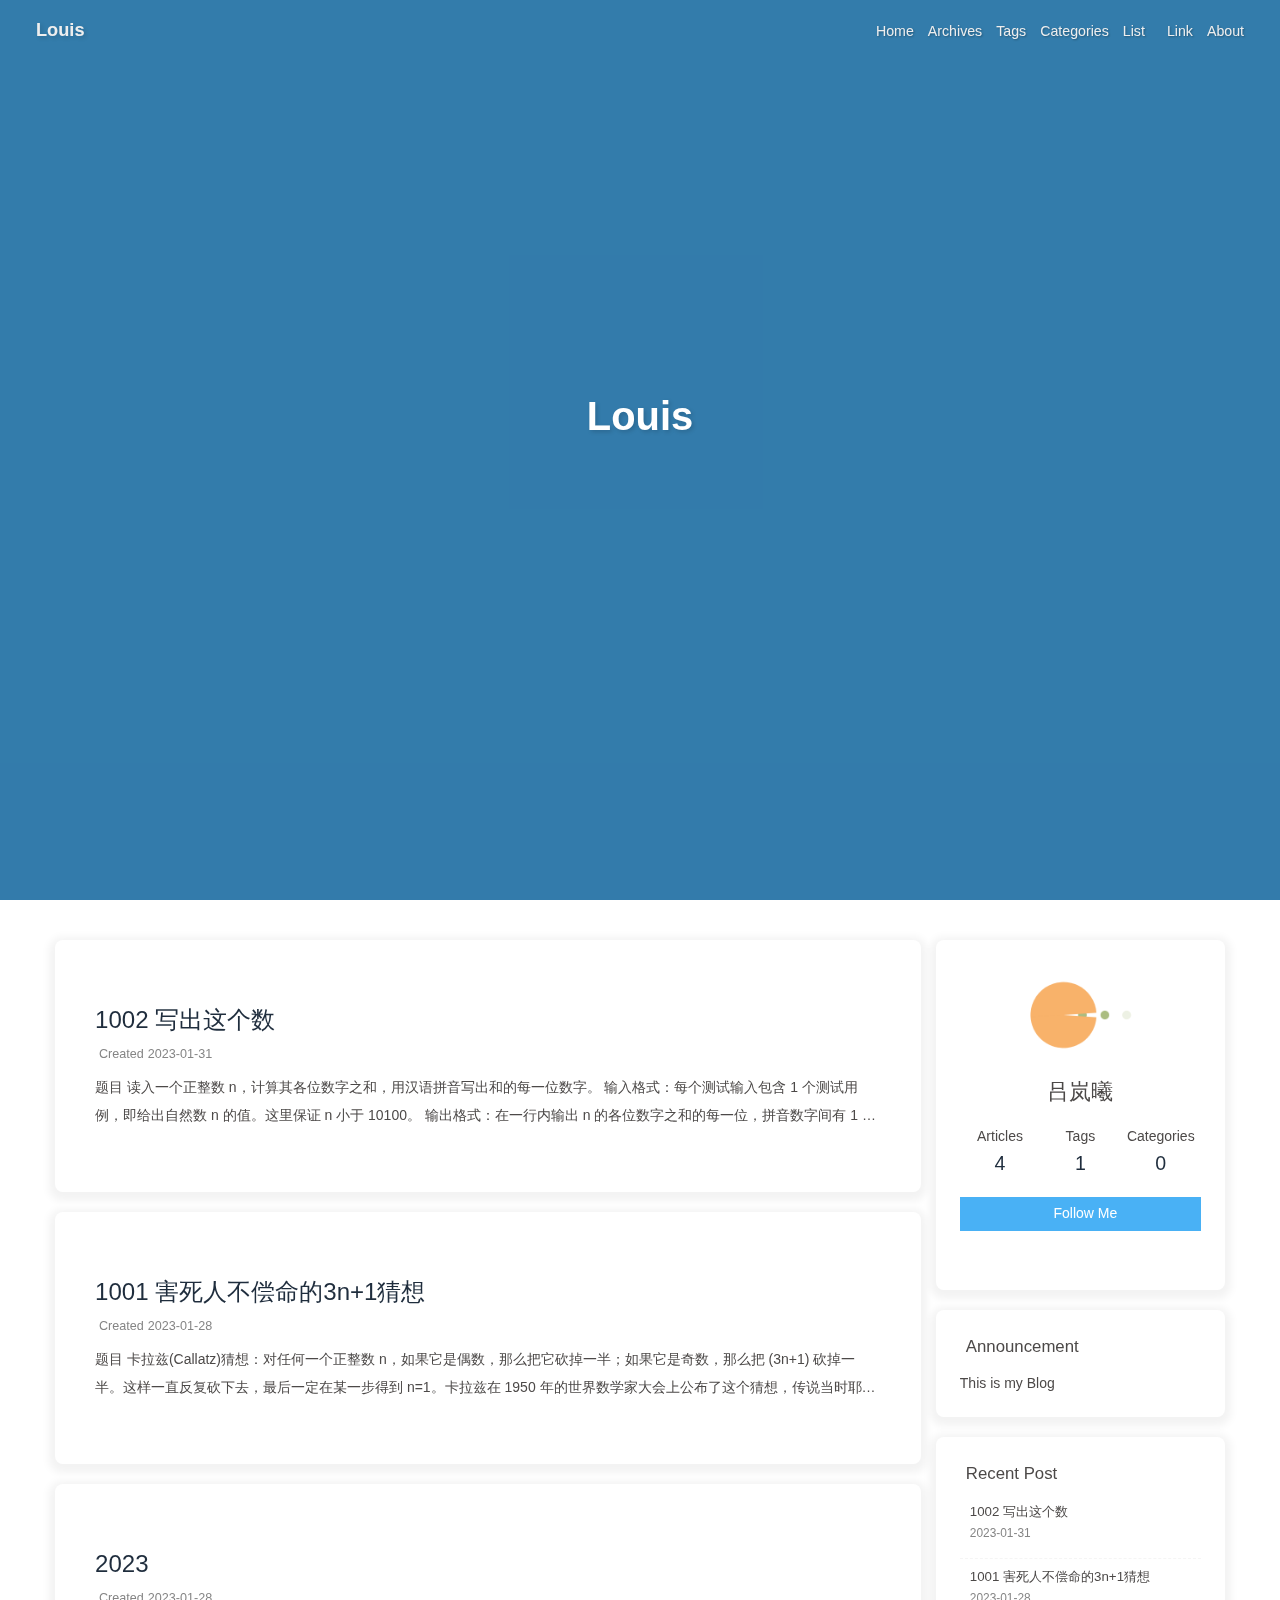
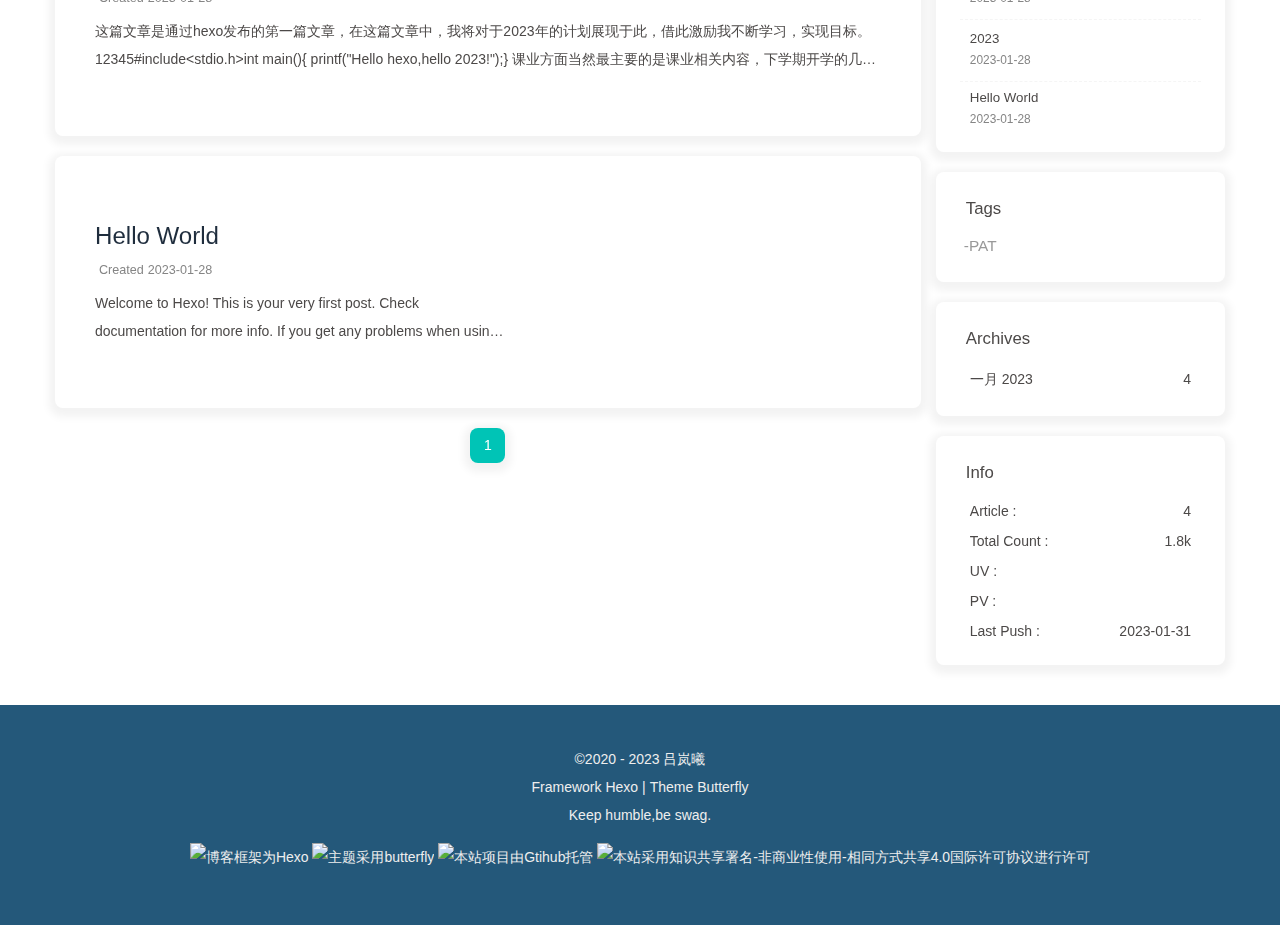
==== commit 9f624f78: "Site updated: 2023-01-31 20:58:38" ====
--- a/index.html
+++ b/index.html
@@ -52,7 +52,7 @@
   isHome: true,
   isHighlightShrink: true,
   isToc: false,
-  postUpdate: '2023-01-31 20:57:14'
+  postUpdate: '2023-01-31 20:58:38'
 }</script><noscript><style type="text/css">
   #nav {
     opacity: 1
@@ -150,7 +150,7 @@
       }
     }
     detectApple()
-    })(window)</script><meta name="generator" content="Hexo 6.3.0"></head><body><div id="web_bg"></div><div id="sidebar"><div id="menu-mask"></div><div id="sidebar-menus"><div class="avatar-img is-center"><img src="https://s2.loli.net/2023/01/27/WEfRCAjyl8cB1kK.jpg" onerror="onerror=null;src='/img/friend_404.gif'" alt="avatar"/></div><div class="sidebar-site-data site-data is-center"><a href="/archives/"><div class="headline">Articles</div><div class="length-num">4</div></a><a href="/tags/"><div class="headline">Tags</div><div class="length-num">1</div></a><a href="/categories/"><div class="headline">Categories</div><div class="length-num">0</div></a></div><hr/><div class="menus_items"><div class="menus_item"><a class="site-page" href="/"><i class="fa-fw fas fa-home"></i><span> Home</span></a></div><div class="menus_item"><a class="site-page" href="/archives/"><i class="fa-fw fas fa-archive"></i><span> Archives</span></a></div><div class="menus_item"><a class="site-page" href="/tags/"><i class="fa-fw fas fa-tags"></i><span> Tags</span></a></div><div class="menus_item"><a class="site-page" href="/categories/"><i class="fa-fw fas fa-folder-open"></i><span> Categories</span></a></div><div class="menus_item"><a class="site-page group" href="javascript:void(0);"><i class="fa-fw fas fa-list"></i><span> List</span><i class="fas fa-chevron-down"></i></a><ul class="menus_item_child"><li><a class="site-page child" href="/music/"><i class="fa-fw fas fa-music"></i><span> Music</span></a></li><li><a class="site-page child" href="/movies/"><i class="fa-fw fas fa-video"></i><span> Movie</span></a></li></ul></div><div class="menus_item"><a class="site-page" href="/link/"><i class="fa-fw fas fa-link"></i><span> Link</span></a></div><div class="menus_item"><a class="site-page" href="/about/"><i class="fa-fw fas fa-heart"></i><span> About</span></a></div></div></div></div><div class="page" id="body-wrap"><header class="full_page" id="page-header" style="background-image: url('https://s2.loli.net/2023/01/27/1NfWB9IJuQM73ry.png')"><nav id="nav"><span id="blog-info"><a href="/" title="Louis"><span class="site-name">Louis</span></a></span><div id="menus"><div class="menus_items"><div class="menus_item"><a class="site-page" href="/"><i class="fa-fw fas fa-home"></i><span> Home</span></a></div><div class="menus_item"><a class="site-page" href="/archives/"><i class="fa-fw fas fa-archive"></i><span> Archives</span></a></div><div class="menus_item"><a class="site-page" href="/tags/"><i class="fa-fw fas fa-tags"></i><span> Tags</span></a></div><div class="menus_item"><a class="site-page" href="/categories/"><i class="fa-fw fas fa-folder-open"></i><span> Categories</span></a></div><div class="menus_item"><a class="site-page group" href="javascript:void(0);"><i class="fa-fw fas fa-list"></i><span> List</span><i class="fas fa-chevron-down"></i></a><ul class="menus_item_child"><li><a class="site-page child" href="/music/"><i class="fa-fw fas fa-music"></i><span> Music</span></a></li><li><a class="site-page child" href="/movies/"><i class="fa-fw fas fa-video"></i><span> Movie</span></a></li></ul></div><div class="menus_item"><a class="site-page" href="/link/"><i class="fa-fw fas fa-link"></i><span> Link</span></a></div><div class="menus_item"><a class="site-page" href="/about/"><i class="fa-fw fas fa-heart"></i><span> About</span></a></div></div><div id="toggle-menu"><a class="site-page" href="javascript:void(0);"><i class="fas fa-bars fa-fw"></i></a></div></div></nav><div id="site-info"><h1 id="site-title">Louis</h1><div id="site_social_icons"><a class="social-icon" href="https://github.com/dovellx" target="_blank" title="Github"><i class="fab fa-github"></i></a><a class="social-icon" href="mailto:573767987@qq.com" target="_blank" title="Email"><i class="fas fa-envelope"></i></a></div></div><div id="scroll-down"><i class="fas fa-angle-down scroll-down-effects"></i></div></header><main class="layout" id="content-inner"><div class="recent-posts" id="recent-posts"><div class="recent-post-item"><div class="recent-post-info no-cover"><a class="article-title" href="/2023/01/31/1002/" title="1002">1002</a><div class="article-meta-wrap"><span class="post-meta-date"><i class="far fa-calendar-alt"></i><span class="article-meta-label">Created</span><time datetime="2023-01-31T09:18:47.000Z" title="Created 2023-01-31 17:18:47">2023-01-31</time></span></div><div class="content">题目
+    })(window)</script><meta name="generator" content="Hexo 6.3.0"></head><body><div id="web_bg"></div><div id="sidebar"><div id="menu-mask"></div><div id="sidebar-menus"><div class="avatar-img is-center"><img src="https://s2.loli.net/2023/01/27/WEfRCAjyl8cB1kK.jpg" onerror="onerror=null;src='/img/friend_404.gif'" alt="avatar"/></div><div class="sidebar-site-data site-data is-center"><a href="/archives/"><div class="headline">Articles</div><div class="length-num">4</div></a><a href="/tags/"><div class="headline">Tags</div><div class="length-num">1</div></a><a href="/categories/"><div class="headline">Categories</div><div class="length-num">0</div></a></div><hr/><div class="menus_items"><div class="menus_item"><a class="site-page" href="/"><i class="fa-fw fas fa-home"></i><span> Home</span></a></div><div class="menus_item"><a class="site-page" href="/archives/"><i class="fa-fw fas fa-archive"></i><span> Archives</span></a></div><div class="menus_item"><a class="site-page" href="/tags/"><i class="fa-fw fas fa-tags"></i><span> Tags</span></a></div><div class="menus_item"><a class="site-page" href="/categories/"><i class="fa-fw fas fa-folder-open"></i><span> Categories</span></a></div><div class="menus_item"><a class="site-page group" href="javascript:void(0);"><i class="fa-fw fas fa-list"></i><span> List</span><i class="fas fa-chevron-down"></i></a><ul class="menus_item_child"><li><a class="site-page child" href="/music/"><i class="fa-fw fas fa-music"></i><span> Music</span></a></li><li><a class="site-page child" href="/movies/"><i class="fa-fw fas fa-video"></i><span> Movie</span></a></li></ul></div><div class="menus_item"><a class="site-page" href="/link/"><i class="fa-fw fas fa-link"></i><span> Link</span></a></div><div class="menus_item"><a class="site-page" href="/about/"><i class="fa-fw fas fa-heart"></i><span> About</span></a></div></div></div></div><div class="page" id="body-wrap"><header class="full_page" id="page-header" style="background-image: url('https://s2.loli.net/2023/01/27/1NfWB9IJuQM73ry.png')"><nav id="nav"><span id="blog-info"><a href="/" title="Louis"><span class="site-name">Louis</span></a></span><div id="menus"><div class="menus_items"><div class="menus_item"><a class="site-page" href="/"><i class="fa-fw fas fa-home"></i><span> Home</span></a></div><div class="menus_item"><a class="site-page" href="/archives/"><i class="fa-fw fas fa-archive"></i><span> Archives</span></a></div><div class="menus_item"><a class="site-page" href="/tags/"><i class="fa-fw fas fa-tags"></i><span> Tags</span></a></div><div class="menus_item"><a class="site-page" href="/categories/"><i class="fa-fw fas fa-folder-open"></i><span> Categories</span></a></div><div class="menus_item"><a class="site-page group" href="javascript:void(0);"><i class="fa-fw fas fa-list"></i><span> List</span><i class="fas fa-chevron-down"></i></a><ul class="menus_item_child"><li><a class="site-page child" href="/music/"><i class="fa-fw fas fa-music"></i><span> Music</span></a></li><li><a class="site-page child" href="/movies/"><i class="fa-fw fas fa-video"></i><span> Movie</span></a></li></ul></div><div class="menus_item"><a class="site-page" href="/link/"><i class="fa-fw fas fa-link"></i><span> Link</span></a></div><div class="menus_item"><a class="site-page" href="/about/"><i class="fa-fw fas fa-heart"></i><span> About</span></a></div></div><div id="toggle-menu"><a class="site-page" href="javascript:void(0);"><i class="fas fa-bars fa-fw"></i></a></div></div></nav><div id="site-info"><h1 id="site-title">Louis</h1><div id="site_social_icons"><a class="social-icon" href="https://github.com/dovellx" target="_blank" title="Github"><i class="fab fa-github"></i></a><a class="social-icon" href="mailto:573767987@qq.com" target="_blank" title="Email"><i class="fas fa-envelope"></i></a></div></div><div id="scroll-down"><i class="fas fa-angle-down scroll-down-effects"></i></div></header><main class="layout" id="content-inner"><div class="recent-posts" id="recent-posts"><div class="recent-post-item"><div class="recent-post-info no-cover"><a class="article-title" href="/2023/01/31/1002/" title="1002 写出这个数">1002 写出这个数</a><div class="article-meta-wrap"><span class="post-meta-date"><i class="far fa-calendar-alt"></i><span class="article-meta-label">Created</span><time datetime="2023-01-31T09:18:47.000Z" title="Created 2023-01-31 17:18:47">2023-01-31</time></span></div><div class="content">题目
 读入一个正整数 n，计算其各位数字之和，用汉语拼音写出和的每一位数字。
 
 
@@ -208,4 +208,4 @@
 Deploy to remote sites1$ hexo deploy
 
 More info: Deployment
-</div></div></div><nav id="pagination"><div class="pagination"><span class="page-number current">1</span></div></nav></div><div class="aside-content" id="aside-content"><div class="card-widget card-info"><div class="is-center"><div class="avatar-img"><img src="https://s2.loli.net/2023/01/27/WEfRCAjyl8cB1kK.jpg" onerror="this.onerror=null;this.src='/img/friend_404.gif'" alt="avatar"/></div><div class="author-info__name">吕岚曦</div><div class="author-info__description"></div></div><div class="card-info-data site-data is-center"><a href="/archives/"><div class="headline">Articles</div><div class="length-num">4</div></a><a href="/tags/"><div class="headline">Tags</div><div class="length-num">1</div></a><a href="/categories/"><div class="headline">Categories</div><div class="length-num">0</div></a></div><a id="card-info-btn" target="_blank" rel="noopener" href="https://github.com/dovellx"><i class="fab fa-github"></i><span>Follow Me</span></a><div class="card-info-social-icons is-center"><a class="social-icon" href="https://github.com/dovellx" target="_blank" title="Github"><i class="fab fa-github"></i></a><a class="social-icon" href="mailto:573767987@qq.com" target="_blank" title="Email"><i class="fas fa-envelope"></i></a></div></div><div class="card-widget card-announcement"><div class="item-headline"><i class="fas fa-bullhorn fa-shake"></i><span>Announcement</span></div><div class="announcement_content">This is my Blog</div></div><div class="sticky_layout"><div class="card-widget card-recent-post"><div class="item-headline"><i class="fas fa-history"></i><span>Recent Post</span></div><div class="aside-list"><div class="aside-list-item no-cover"><div class="content"><a class="title" href="/2023/01/31/1002/" title="1002">1002</a><time datetime="2023-01-31T09:18:47.000Z" title="Created 2023-01-31 17:18:47">2023-01-31</time></div></div><div class="aside-list-item no-cover"><div class="content"><a class="title" href="/2023/01/28/1001/" title="1001 害死人不偿命的3n+1猜想">1001 害死人不偿命的3n+1猜想</a><time datetime="2023-01-28T09:37:06.000Z" title="Created 2023-01-28 17:37:06">2023-01-28</time></div></div><div class="aside-list-item no-cover"><div class="content"><a class="title" href="/2023/01/28/2023/" title="2023">2023</a><time datetime="2023-01-28T07:21:22.000Z" title="Created 2023-01-28 15:21:22">2023-01-28</time></div></div><div class="aside-list-item"><div class="content"><a class="title" href="/2023/01/28/hello-world/" title="Hello World">Hello World</a><time datetime="2023-01-28T03:33:34.635Z" title="Created 2023-01-28 11:33:34">2023-01-28</time></div></div></div></div><div class="card-widget card-tags"><div class="item-headline"><i class="fas fa-tags"></i><span>Tags</span></div><div class="card-tag-cloud"><a href="/tags/PAT/" style="font-size: 1.1em; color: #999">-PAT</a></div></div><div class="card-widget card-archives"><div class="item-headline"><i class="fas fa-archive"></i><span>Archives</span></div><ul class="card-archive-list"><li class="card-archive-list-item"><a class="card-archive-list-link" href="/archives/2023/01/"><span class="card-archive-list-date">一月 2023</span><span class="card-archive-list-count">4</span></a></li></ul></div><div class="card-widget card-webinfo"><div class="item-headline"><i class="fas fa-chart-line"></i><span>Info</span></div><div class="webinfo"><div class="webinfo-item"><div class="item-name">Article :</div><div class="item-count">4</div></div><div class="webinfo-item"><div class="item-name">Total Count :</div><div class="item-count">1.8k</div></div><div class="webinfo-item"><div class="item-name">UV :</div><div class="item-count" id="busuanzi_value_site_uv"><i class="fa-solid fa-spinner fa-spin"></i></div></div><div class="webinfo-item"><div class="item-name">PV :</div><div class="item-count" id="busuanzi_value_site_pv"><i class="fa-solid fa-spinner fa-spin"></i></div></div><div class="webinfo-item"><div class="item-name">Last Push :</div><div class="item-count" id="last-push-date" data-lastPushDate="2023-01-31T12:57:14.639Z"><i class="fa-solid fa-spinner fa-spin"></i></div></div></div></div></div></div></main><footer id="footer" style="background-image: url('https://s2.loli.net/2023/01/27/1NfWB9IJuQM73ry.png')"><div id="footer-wrap"><div class="copyright">&copy;2020 - 2023  <i id="heartbeat" class="fa fas fa-heartbeat"></i> 吕岚曦</div><div class="framework-info"><span>Framework </span><a target="_blank" rel="noopener" href="https://hexo.io">Hexo</a><span class="footer-separator">|</span><span>Theme </span><a target="_blank" rel="noopener" href="https://github.com/jerryc127/hexo-theme-butterfly">Butterfly</a></div><div class="footer_custom_text">Keep humble,be swag.<p><a target="_blank" href="https://hexo.io/"><img src="https://img.shields.io/badge/Frame-Hexo-blue?style=flat&logo=hexo" title="博客框架为Hexo"></a>&nbsp;<a target="_blank" href="https://butterfly.js.org/"><img src="https://img.shields.io/badge/Theme-Butterfly-6513df?style=flat&logo=bitdefender" title="主题采用butterfly"></a>&nbsp;<a target="_blank" href="https://github.com/"><img src="https://img.shields.io/badge/Source-Github-d021d6?style=flat&logo=GitHub" title="本站项目由Gtihub托管"></a>&nbsp;<a target="_blank" href="http://creativecommons.org/licenses/by-nc-sa/4.0/"><img src="https://img.shields.io/badge/Copyright-BY--NC--SA%204.0-d42328?style=flat&logo=Claris" title="本站采用知识共享署名-非商业性使用-相同方式共享4.0国际许可协议进行许可"></a></p></div></div><link rel="stylesheet" href="https://fastly.jsdelivr.net/gh/HCLonely/images@master/others/heartbeat.min.css"></footer></div><div id="rightside"><div id="rightside-config-hide"><button id="darkmode" type="button" title="Toggle Between Light And Dark Mode"><i class="fas fa-adjust"></i></button><button id="hide-aside-btn" type="button" title="Toggle between single-column and double-column"><i class="fas fa-arrows-alt-h"></i></button></div><div id="rightside-config-show"><button id="rightside_config" type="button" title="Setting"><i class="fas fa-cog fa-spin"></i></button><button id="go-up" type="button" title="Back To Top"><span class="scroll-percent"></span><i class="fas fa-arrow-up"></i></button></div></div><div><script src="/js/utils.js"></script><script src="/js/main.js"></script><script src="https://cdn.jsdelivr.net/npm/@fancyapps/ui/dist/fancybox.umd.min.js"></script><div class="js-pjax"></div><script id="click-heart" src="https://cdn.jsdelivr.net/npm/butterfly-extsrc/dist/click-heart.min.js" async="async" mobile="false"></script><script async data-pjax src="//busuanzi.ibruce.info/busuanzi/2.3/busuanzi.pure.mini.js"></script></div></body></html>+</div></div></div><nav id="pagination"><div class="pagination"><span class="page-number current">1</span></div></nav></div><div class="aside-content" id="aside-content"><div class="card-widget card-info"><div class="is-center"><div class="avatar-img"><img src="https://s2.loli.net/2023/01/27/WEfRCAjyl8cB1kK.jpg" onerror="this.onerror=null;this.src='/img/friend_404.gif'" alt="avatar"/></div><div class="author-info__name">吕岚曦</div><div class="author-info__description"></div></div><div class="card-info-data site-data is-center"><a href="/archives/"><div class="headline">Articles</div><div class="length-num">4</div></a><a href="/tags/"><div class="headline">Tags</div><div class="length-num">1</div></a><a href="/categories/"><div class="headline">Categories</div><div class="length-num">0</div></a></div><a id="card-info-btn" target="_blank" rel="noopener" href="https://github.com/dovellx"><i class="fab fa-github"></i><span>Follow Me</span></a><div class="card-info-social-icons is-center"><a class="social-icon" href="https://github.com/dovellx" target="_blank" title="Github"><i class="fab fa-github"></i></a><a class="social-icon" href="mailto:573767987@qq.com" target="_blank" title="Email"><i class="fas fa-envelope"></i></a></div></div><div class="card-widget card-announcement"><div class="item-headline"><i class="fas fa-bullhorn fa-shake"></i><span>Announcement</span></div><div class="announcement_content">This is my Blog</div></div><div class="sticky_layout"><div class="card-widget card-recent-post"><div class="item-headline"><i class="fas fa-history"></i><span>Recent Post</span></div><div class="aside-list"><div class="aside-list-item no-cover"><div class="content"><a class="title" href="/2023/01/31/1002/" title="1002 写出这个数">1002 写出这个数</a><time datetime="2023-01-31T09:18:47.000Z" title="Created 2023-01-31 17:18:47">2023-01-31</time></div></div><div class="aside-list-item no-cover"><div class="content"><a class="title" href="/2023/01/28/1001/" title="1001 害死人不偿命的3n+1猜想">1001 害死人不偿命的3n+1猜想</a><time datetime="2023-01-28T09:37:06.000Z" title="Created 2023-01-28 17:37:06">2023-01-28</time></div></div><div class="aside-list-item no-cover"><div class="content"><a class="title" href="/2023/01/28/2023/" title="2023">2023</a><time datetime="2023-01-28T07:21:22.000Z" title="Created 2023-01-28 15:21:22">2023-01-28</time></div></div><div class="aside-list-item"><div class="content"><a class="title" href="/2023/01/28/hello-world/" title="Hello World">Hello World</a><time datetime="2023-01-28T03:33:34.635Z" title="Created 2023-01-28 11:33:34">2023-01-28</time></div></div></div></div><div class="card-widget card-tags"><div class="item-headline"><i class="fas fa-tags"></i><span>Tags</span></div><div class="card-tag-cloud"><a href="/tags/PAT/" style="font-size: 1.1em; color: #999">-PAT</a></div></div><div class="card-widget card-archives"><div class="item-headline"><i class="fas fa-archive"></i><span>Archives</span></div><ul class="card-archive-list"><li class="card-archive-list-item"><a class="card-archive-list-link" href="/archives/2023/01/"><span class="card-archive-list-date">一月 2023</span><span class="card-archive-list-count">4</span></a></li></ul></div><div class="card-widget card-webinfo"><div class="item-headline"><i class="fas fa-chart-line"></i><span>Info</span></div><div class="webinfo"><div class="webinfo-item"><div class="item-name">Article :</div><div class="item-count">4</div></div><div class="webinfo-item"><div class="item-name">Total Count :</div><div class="item-count">1.8k</div></div><div class="webinfo-item"><div class="item-name">UV :</div><div class="item-count" id="busuanzi_value_site_uv"><i class="fa-solid fa-spinner fa-spin"></i></div></div><div class="webinfo-item"><div class="item-name">PV :</div><div class="item-count" id="busuanzi_value_site_pv"><i class="fa-solid fa-spinner fa-spin"></i></div></div><div class="webinfo-item"><div class="item-name">Last Push :</div><div class="item-count" id="last-push-date" data-lastPushDate="2023-01-31T12:58:38.436Z"><i class="fa-solid fa-spinner fa-spin"></i></div></div></div></div></div></div></main><footer id="footer" style="background-image: url('https://s2.loli.net/2023/01/27/1NfWB9IJuQM73ry.png')"><div id="footer-wrap"><div class="copyright">&copy;2020 - 2023  <i id="heartbeat" class="fa fas fa-heartbeat"></i> 吕岚曦</div><div class="framework-info"><span>Framework </span><a target="_blank" rel="noopener" href="https://hexo.io">Hexo</a><span class="footer-separator">|</span><span>Theme </span><a target="_blank" rel="noopener" href="https://github.com/jerryc127/hexo-theme-butterfly">Butterfly</a></div><div class="footer_custom_text">Keep humble,be swag.<p><a target="_blank" href="https://hexo.io/"><img src="https://img.shields.io/badge/Frame-Hexo-blue?style=flat&logo=hexo" title="博客框架为Hexo"></a>&nbsp;<a target="_blank" href="https://butterfly.js.org/"><img src="https://img.shields.io/badge/Theme-Butterfly-6513df?style=flat&logo=bitdefender" title="主题采用butterfly"></a>&nbsp;<a target="_blank" href="https://github.com/"><img src="https://img.shields.io/badge/Source-Github-d021d6?style=flat&logo=GitHub" title="本站项目由Gtihub托管"></a>&nbsp;<a target="_blank" href="http://creativecommons.org/licenses/by-nc-sa/4.0/"><img src="https://img.shields.io/badge/Copyright-BY--NC--SA%204.0-d42328?style=flat&logo=Claris" title="本站采用知识共享署名-非商业性使用-相同方式共享4.0国际许可协议进行许可"></a></p></div></div><link rel="stylesheet" href="https://fastly.jsdelivr.net/gh/HCLonely/images@master/others/heartbeat.min.css"></footer></div><div id="rightside"><div id="rightside-config-hide"><button id="darkmode" type="button" title="Toggle Between Light And Dark Mode"><i class="fas fa-adjust"></i></button><button id="hide-aside-btn" type="button" title="Toggle between single-column and double-column"><i class="fas fa-arrows-alt-h"></i></button></div><div id="rightside-config-show"><button id="rightside_config" type="button" title="Setting"><i class="fas fa-cog fa-spin"></i></button><button id="go-up" type="button" title="Back To Top"><span class="scroll-percent"></span><i class="fas fa-arrow-up"></i></button></div></div><div><script src="/js/utils.js"></script><script src="/js/main.js"></script><script src="https://cdn.jsdelivr.net/npm/@fancyapps/ui/dist/fancybox.umd.min.js"></script><div class="js-pjax"></div><script id="click-heart" src="https://cdn.jsdelivr.net/npm/butterfly-extsrc/dist/click-heart.min.js" async="async" mobile="false"></script><script async data-pjax src="//busuanzi.ibruce.info/busuanzi/2.3/busuanzi.pure.mini.js"></script></div></body></html>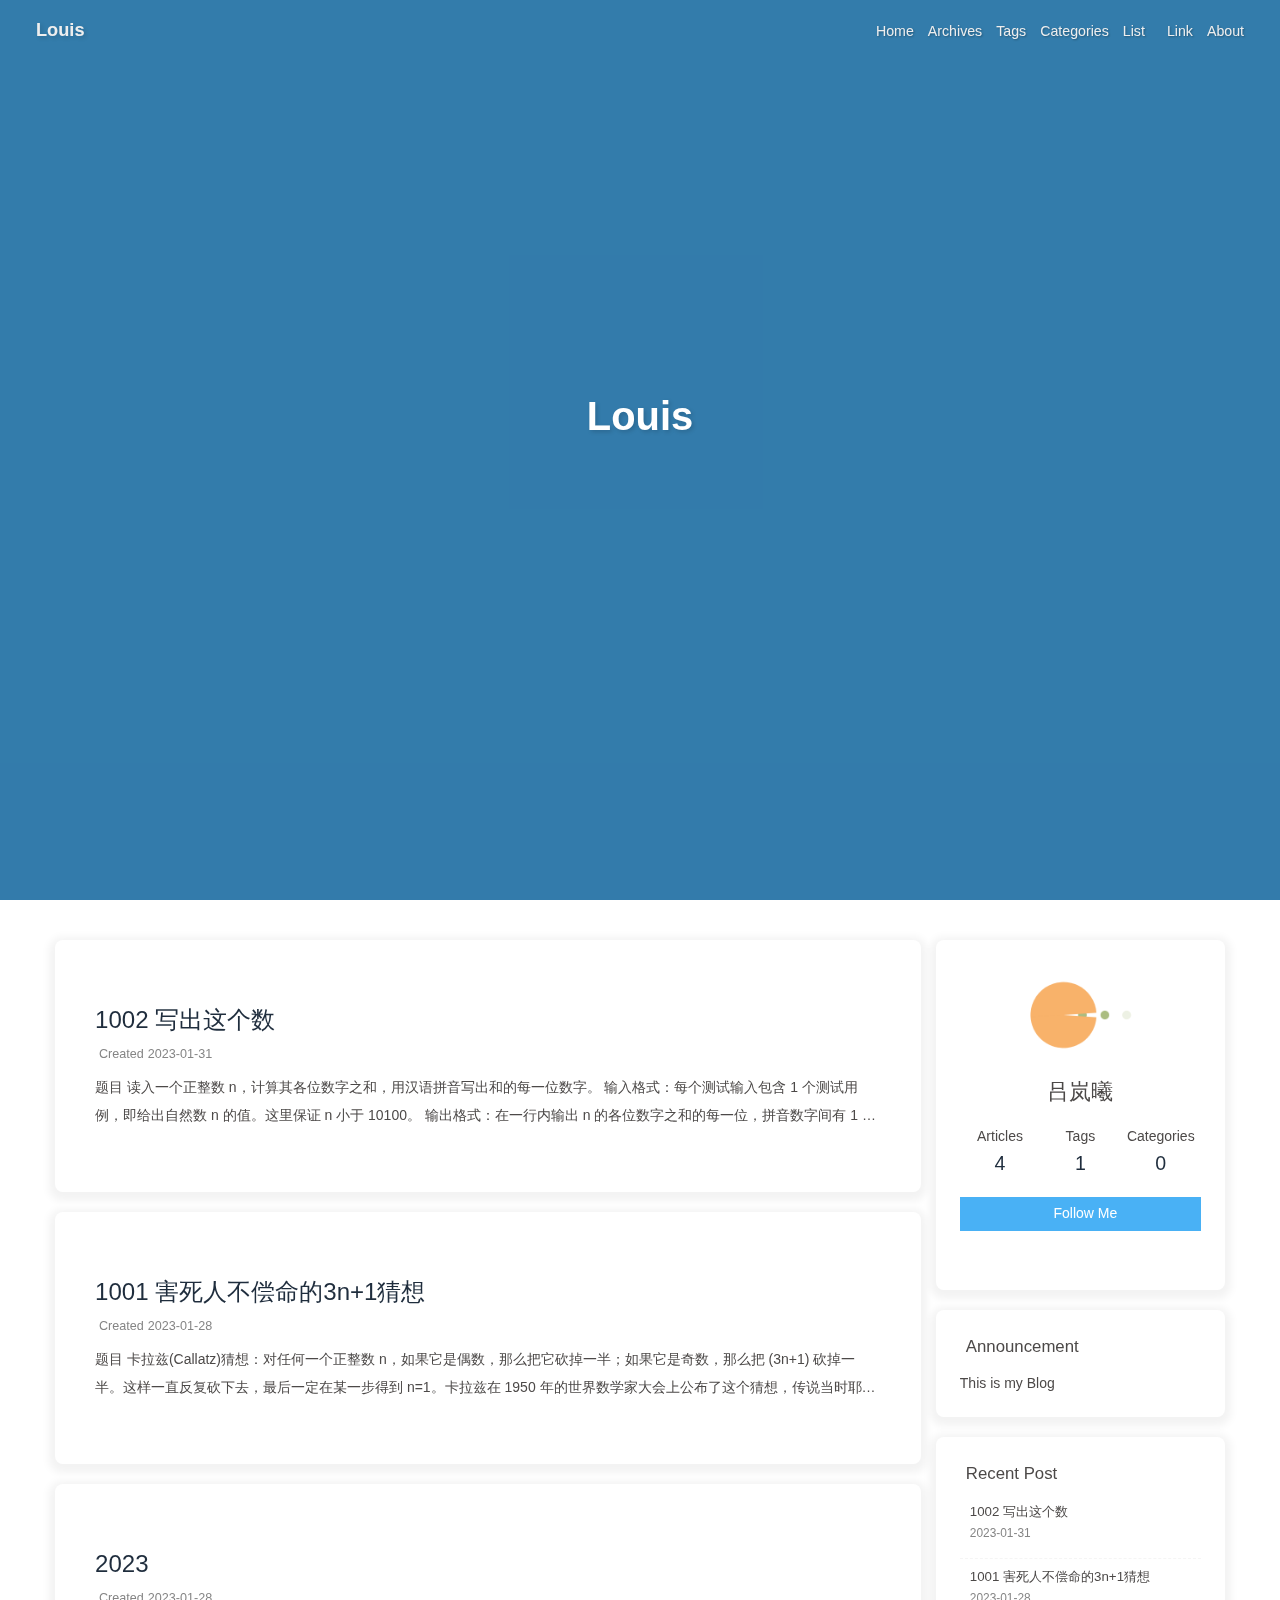
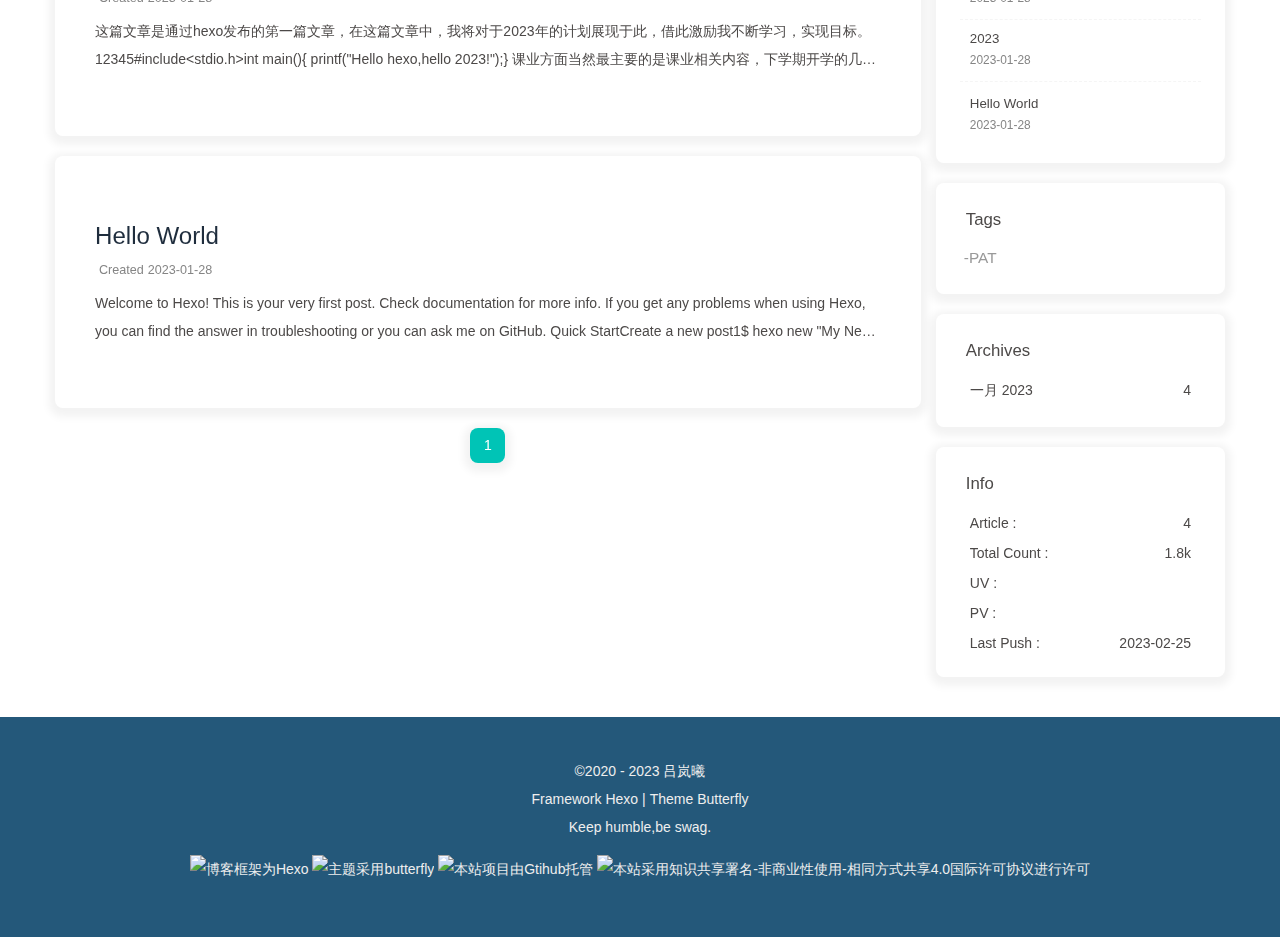
==== commit a3893d6e: "Site updated: 2023-02-25 18:01:11" ====
--- a/index.html
+++ b/index.html
@@ -52,7 +52,7 @@
   isHome: true,
   isHighlightShrink: true,
   isToc: false,
-  postUpdate: '2023-01-31 20:58:38'
+  postUpdate: '2023-02-25 18:01:07'
 }</script><noscript><style type="text/css">
   #nav {
     opacity: 1
@@ -195,7 +195,7 @@
 最后，代码一定要每天都敲，而且准备学一下前端。
 
 希望以上目标都能完成！！！
-</div></div></div><div class="recent-post-item"><div class="recent-post-info"><a class="article-title" href="/2023/01/28/hello-world/" title="Hello World">Hello World</a><div class="article-meta-wrap"><span class="post-meta-date"><i class="far fa-calendar-alt"></i><span class="article-meta-label">Created</span><time datetime="2023-01-28T03:33:34.635Z" title="Created 2023-01-28 11:33:34">2023-01-28</time></span></div><div class="content">Welcome to Hexo! This is your very first post. Check documentation for more info. If you get any problems when using Hexo, you can find the answer in troubleshooting or you can ask me on GitHub.
+</div></div></div><div class="recent-post-item"><div class="recent-post-info no-cover"><a class="article-title" href="/2023/01/28/hello-world/" title="Hello World">Hello World</a><div class="article-meta-wrap"><span class="post-meta-date"><i class="far fa-calendar-alt"></i><span class="article-meta-label">Created</span><time datetime="2023-01-28T03:33:34.635Z" title="Created 2023-01-28 11:33:34">2023-01-28</time></span></div><div class="content">Welcome to Hexo! This is your very first post. Check documentation for more info. If you get any problems when using Hexo, you can find the answer in troubleshooting or you can ask me on GitHub.
 Quick StartCreate a new post1$ hexo new &quot;My New Post&quot;
 
 More info: Writing
@@ -208,4 +208,4 @@
 Deploy to remote sites1$ hexo deploy
 
 More info: Deployment
-</div></div></div><nav id="pagination"><div class="pagination"><span class="page-number current">1</span></div></nav></div><div class="aside-content" id="aside-content"><div class="card-widget card-info"><div class="is-center"><div class="avatar-img"><img src="https://s2.loli.net/2023/01/27/WEfRCAjyl8cB1kK.jpg" onerror="this.onerror=null;this.src='/img/friend_404.gif'" alt="avatar"/></div><div class="author-info__name">吕岚曦</div><div class="author-info__description"></div></div><div class="card-info-data site-data is-center"><a href="/archives/"><div class="headline">Articles</div><div class="length-num">4</div></a><a href="/tags/"><div class="headline">Tags</div><div class="length-num">1</div></a><a href="/categories/"><div class="headline">Categories</div><div class="length-num">0</div></a></div><a id="card-info-btn" target="_blank" rel="noopener" href="https://github.com/dovellx"><i class="fab fa-github"></i><span>Follow Me</span></a><div class="card-info-social-icons is-center"><a class="social-icon" href="https://github.com/dovellx" target="_blank" title="Github"><i class="fab fa-github"></i></a><a class="social-icon" href="mailto:573767987@qq.com" target="_blank" title="Email"><i class="fas fa-envelope"></i></a></div></div><div class="card-widget card-announcement"><div class="item-headline"><i class="fas fa-bullhorn fa-shake"></i><span>Announcement</span></div><div class="announcement_content">This is my Blog</div></div><div class="sticky_layout"><div class="card-widget card-recent-post"><div class="item-headline"><i class="fas fa-history"></i><span>Recent Post</span></div><div class="aside-list"><div class="aside-list-item no-cover"><div class="content"><a class="title" href="/2023/01/31/1002/" title="1002 写出这个数">1002 写出这个数</a><time datetime="2023-01-31T09:18:47.000Z" title="Created 2023-01-31 17:18:47">2023-01-31</time></div></div><div class="aside-list-item no-cover"><div class="content"><a class="title" href="/2023/01/28/1001/" title="1001 害死人不偿命的3n+1猜想">1001 害死人不偿命的3n+1猜想</a><time datetime="2023-01-28T09:37:06.000Z" title="Created 2023-01-28 17:37:06">2023-01-28</time></div></div><div class="aside-list-item no-cover"><div class="content"><a class="title" href="/2023/01/28/2023/" title="2023">2023</a><time datetime="2023-01-28T07:21:22.000Z" title="Created 2023-01-28 15:21:22">2023-01-28</time></div></div><div class="aside-list-item"><div class="content"><a class="title" href="/2023/01/28/hello-world/" title="Hello World">Hello World</a><time datetime="2023-01-28T03:33:34.635Z" title="Created 2023-01-28 11:33:34">2023-01-28</time></div></div></div></div><div class="card-widget card-tags"><div class="item-headline"><i class="fas fa-tags"></i><span>Tags</span></div><div class="card-tag-cloud"><a href="/tags/PAT/" style="font-size: 1.1em; color: #999">-PAT</a></div></div><div class="card-widget card-archives"><div class="item-headline"><i class="fas fa-archive"></i><span>Archives</span></div><ul class="card-archive-list"><li class="card-archive-list-item"><a class="card-archive-list-link" href="/archives/2023/01/"><span class="card-archive-list-date">一月 2023</span><span class="card-archive-list-count">4</span></a></li></ul></div><div class="card-widget card-webinfo"><div class="item-headline"><i class="fas fa-chart-line"></i><span>Info</span></div><div class="webinfo"><div class="webinfo-item"><div class="item-name">Article :</div><div class="item-count">4</div></div><div class="webinfo-item"><div class="item-name">Total Count :</div><div class="item-count">1.8k</div></div><div class="webinfo-item"><div class="item-name">UV :</div><div class="item-count" id="busuanzi_value_site_uv"><i class="fa-solid fa-spinner fa-spin"></i></div></div><div class="webinfo-item"><div class="item-name">PV :</div><div class="item-count" id="busuanzi_value_site_pv"><i class="fa-solid fa-spinner fa-spin"></i></div></div><div class="webinfo-item"><div class="item-name">Last Push :</div><div class="item-count" id="last-push-date" data-lastPushDate="2023-01-31T12:58:38.436Z"><i class="fa-solid fa-spinner fa-spin"></i></div></div></div></div></div></div></main><footer id="footer" style="background-image: url('https://s2.loli.net/2023/01/27/1NfWB9IJuQM73ry.png')"><div id="footer-wrap"><div class="copyright">&copy;2020 - 2023  <i id="heartbeat" class="fa fas fa-heartbeat"></i> 吕岚曦</div><div class="framework-info"><span>Framework </span><a target="_blank" rel="noopener" href="https://hexo.io">Hexo</a><span class="footer-separator">|</span><span>Theme </span><a target="_blank" rel="noopener" href="https://github.com/jerryc127/hexo-theme-butterfly">Butterfly</a></div><div class="footer_custom_text">Keep humble,be swag.<p><a target="_blank" href="https://hexo.io/"><img src="https://img.shields.io/badge/Frame-Hexo-blue?style=flat&logo=hexo" title="博客框架为Hexo"></a>&nbsp;<a target="_blank" href="https://butterfly.js.org/"><img src="https://img.shields.io/badge/Theme-Butterfly-6513df?style=flat&logo=bitdefender" title="主题采用butterfly"></a>&nbsp;<a target="_blank" href="https://github.com/"><img src="https://img.shields.io/badge/Source-Github-d021d6?style=flat&logo=GitHub" title="本站项目由Gtihub托管"></a>&nbsp;<a target="_blank" href="http://creativecommons.org/licenses/by-nc-sa/4.0/"><img src="https://img.shields.io/badge/Copyright-BY--NC--SA%204.0-d42328?style=flat&logo=Claris" title="本站采用知识共享署名-非商业性使用-相同方式共享4.0国际许可协议进行许可"></a></p></div></div><link rel="stylesheet" href="https://fastly.jsdelivr.net/gh/HCLonely/images@master/others/heartbeat.min.css"></footer></div><div id="rightside"><div id="rightside-config-hide"><button id="darkmode" type="button" title="Toggle Between Light And Dark Mode"><i class="fas fa-adjust"></i></button><button id="hide-aside-btn" type="button" title="Toggle between single-column and double-column"><i class="fas fa-arrows-alt-h"></i></button></div><div id="rightside-config-show"><button id="rightside_config" type="button" title="Setting"><i class="fas fa-cog fa-spin"></i></button><button id="go-up" type="button" title="Back To Top"><span class="scroll-percent"></span><i class="fas fa-arrow-up"></i></button></div></div><div><script src="/js/utils.js"></script><script src="/js/main.js"></script><script src="https://cdn.jsdelivr.net/npm/@fancyapps/ui/dist/fancybox.umd.min.js"></script><div class="js-pjax"></div><script id="click-heart" src="https://cdn.jsdelivr.net/npm/butterfly-extsrc/dist/click-heart.min.js" async="async" mobile="false"></script><script async data-pjax src="//busuanzi.ibruce.info/busuanzi/2.3/busuanzi.pure.mini.js"></script></div></body></html>+</div></div></div><nav id="pagination"><div class="pagination"><span class="page-number current">1</span></div></nav></div><div class="aside-content" id="aside-content"><div class="card-widget card-info"><div class="is-center"><div class="avatar-img"><img src="https://s2.loli.net/2023/01/27/WEfRCAjyl8cB1kK.jpg" onerror="this.onerror=null;this.src='/img/friend_404.gif'" alt="avatar"/></div><div class="author-info__name">吕岚曦</div><div class="author-info__description"></div></div><div class="card-info-data site-data is-center"><a href="/archives/"><div class="headline">Articles</div><div class="length-num">4</div></a><a href="/tags/"><div class="headline">Tags</div><div class="length-num">1</div></a><a href="/categories/"><div class="headline">Categories</div><div class="length-num">0</div></a></div><a id="card-info-btn" target="_blank" rel="noopener" href="https://github.com/dovellx"><i class="fab fa-github"></i><span>Follow Me</span></a><div class="card-info-social-icons is-center"><a class="social-icon" href="https://github.com/dovellx" target="_blank" title="Github"><i class="fab fa-github"></i></a><a class="social-icon" href="mailto:573767987@qq.com" target="_blank" title="Email"><i class="fas fa-envelope"></i></a></div></div><div class="card-widget card-announcement"><div class="item-headline"><i class="fas fa-bullhorn fa-shake"></i><span>Announcement</span></div><div class="announcement_content">This is my Blog</div></div><div class="sticky_layout"><div class="card-widget card-recent-post"><div class="item-headline"><i class="fas fa-history"></i><span>Recent Post</span></div><div class="aside-list"><div class="aside-list-item no-cover"><div class="content"><a class="title" href="/2023/01/31/1002/" title="1002 写出这个数">1002 写出这个数</a><time datetime="2023-01-31T09:18:47.000Z" title="Created 2023-01-31 17:18:47">2023-01-31</time></div></div><div class="aside-list-item no-cover"><div class="content"><a class="title" href="/2023/01/28/1001/" title="1001 害死人不偿命的3n+1猜想">1001 害死人不偿命的3n+1猜想</a><time datetime="2023-01-28T09:37:06.000Z" title="Created 2023-01-28 17:37:06">2023-01-28</time></div></div><div class="aside-list-item no-cover"><div class="content"><a class="title" href="/2023/01/28/2023/" title="2023">2023</a><time datetime="2023-01-28T07:21:22.000Z" title="Created 2023-01-28 15:21:22">2023-01-28</time></div></div><div class="aside-list-item no-cover"><div class="content"><a class="title" href="/2023/01/28/hello-world/" title="Hello World">Hello World</a><time datetime="2023-01-28T03:33:34.635Z" title="Created 2023-01-28 11:33:34">2023-01-28</time></div></div></div></div><div class="card-widget card-tags"><div class="item-headline"><i class="fas fa-tags"></i><span>Tags</span></div><div class="card-tag-cloud"><a href="/tags/PAT/" style="font-size: 1.1em; color: #999">-PAT</a></div></div><div class="card-widget card-archives"><div class="item-headline"><i class="fas fa-archive"></i><span>Archives</span></div><ul class="card-archive-list"><li class="card-archive-list-item"><a class="card-archive-list-link" href="/archives/2023/01/"><span class="card-archive-list-date">一月 2023</span><span class="card-archive-list-count">4</span></a></li></ul></div><div class="card-widget card-webinfo"><div class="item-headline"><i class="fas fa-chart-line"></i><span>Info</span></div><div class="webinfo"><div class="webinfo-item"><div class="item-name">Article :</div><div class="item-count">4</div></div><div class="webinfo-item"><div class="item-name">Total Count :</div><div class="item-count">1.8k</div></div><div class="webinfo-item"><div class="item-name">UV :</div><div class="item-count" id="busuanzi_value_site_uv"><i class="fa-solid fa-spinner fa-spin"></i></div></div><div class="webinfo-item"><div class="item-name">PV :</div><div class="item-count" id="busuanzi_value_site_pv"><i class="fa-solid fa-spinner fa-spin"></i></div></div><div class="webinfo-item"><div class="item-name">Last Push :</div><div class="item-count" id="last-push-date" data-lastPushDate="2023-02-25T10:01:07.077Z"><i class="fa-solid fa-spinner fa-spin"></i></div></div></div></div></div></div></main><footer id="footer" style="background-image: url('https://s2.loli.net/2023/01/27/1NfWB9IJuQM73ry.png')"><div id="footer-wrap"><div class="copyright">&copy;2020 - 2023  <i id="heartbeat" class="fa fas fa-heartbeat"></i> 吕岚曦</div><div class="framework-info"><span>Framework </span><a target="_blank" rel="noopener" href="https://hexo.io">Hexo</a><span class="footer-separator">|</span><span>Theme </span><a target="_blank" rel="noopener" href="https://github.com/jerryc127/hexo-theme-butterfly">Butterfly</a></div><div class="footer_custom_text">Keep humble,be swag.<p><a target="_blank" href="https://hexo.io/"><img src="https://img.shields.io/badge/Frame-Hexo-blue?style=flat&logo=hexo" title="博客框架为Hexo"></a>&nbsp;<a target="_blank" href="https://butterfly.js.org/"><img src="https://img.shields.io/badge/Theme-Butterfly-6513df?style=flat&logo=bitdefender" title="主题采用butterfly"></a>&nbsp;<a target="_blank" href="https://github.com/"><img src="https://img.shields.io/badge/Source-Github-d021d6?style=flat&logo=GitHub" title="本站项目由Gtihub托管"></a>&nbsp;<a target="_blank" href="http://creativecommons.org/licenses/by-nc-sa/4.0/"><img src="https://img.shields.io/badge/Copyright-BY--NC--SA%204.0-d42328?style=flat&logo=Claris" title="本站采用知识共享署名-非商业性使用-相同方式共享4.0国际许可协议进行许可"></a></p></div></div><link rel="stylesheet" href="https://fastly.jsdelivr.net/gh/HCLonely/images@master/others/heartbeat.min.css"></footer></div><div id="rightside"><div id="rightside-config-hide"><button id="darkmode" type="button" title="Toggle Between Light And Dark Mode"><i class="fas fa-adjust"></i></button><button id="hide-aside-btn" type="button" title="Toggle between single-column and double-column"><i class="fas fa-arrows-alt-h"></i></button></div><div id="rightside-config-show"><button id="rightside_config" type="button" title="Setting"><i class="fas fa-cog fa-spin"></i></button><button id="go-up" type="button" title="Back To Top"><span class="scroll-percent"></span><i class="fas fa-arrow-up"></i></button></div></div><div><script src="/js/utils.js"></script><script src="/js/main.js"></script><script src="https://cdn.jsdelivr.net/npm/@fancyapps/ui/dist/fancybox.umd.min.js"></script><div class="js-pjax"></div><script id="click-heart" src="https://cdn.jsdelivr.net/npm/butterfly-extsrc/dist/click-heart.min.js" async="async" mobile="false"></script><script async data-pjax src="//busuanzi.ibruce.info/busuanzi/2.3/busuanzi.pure.mini.js"></script></div></body></html>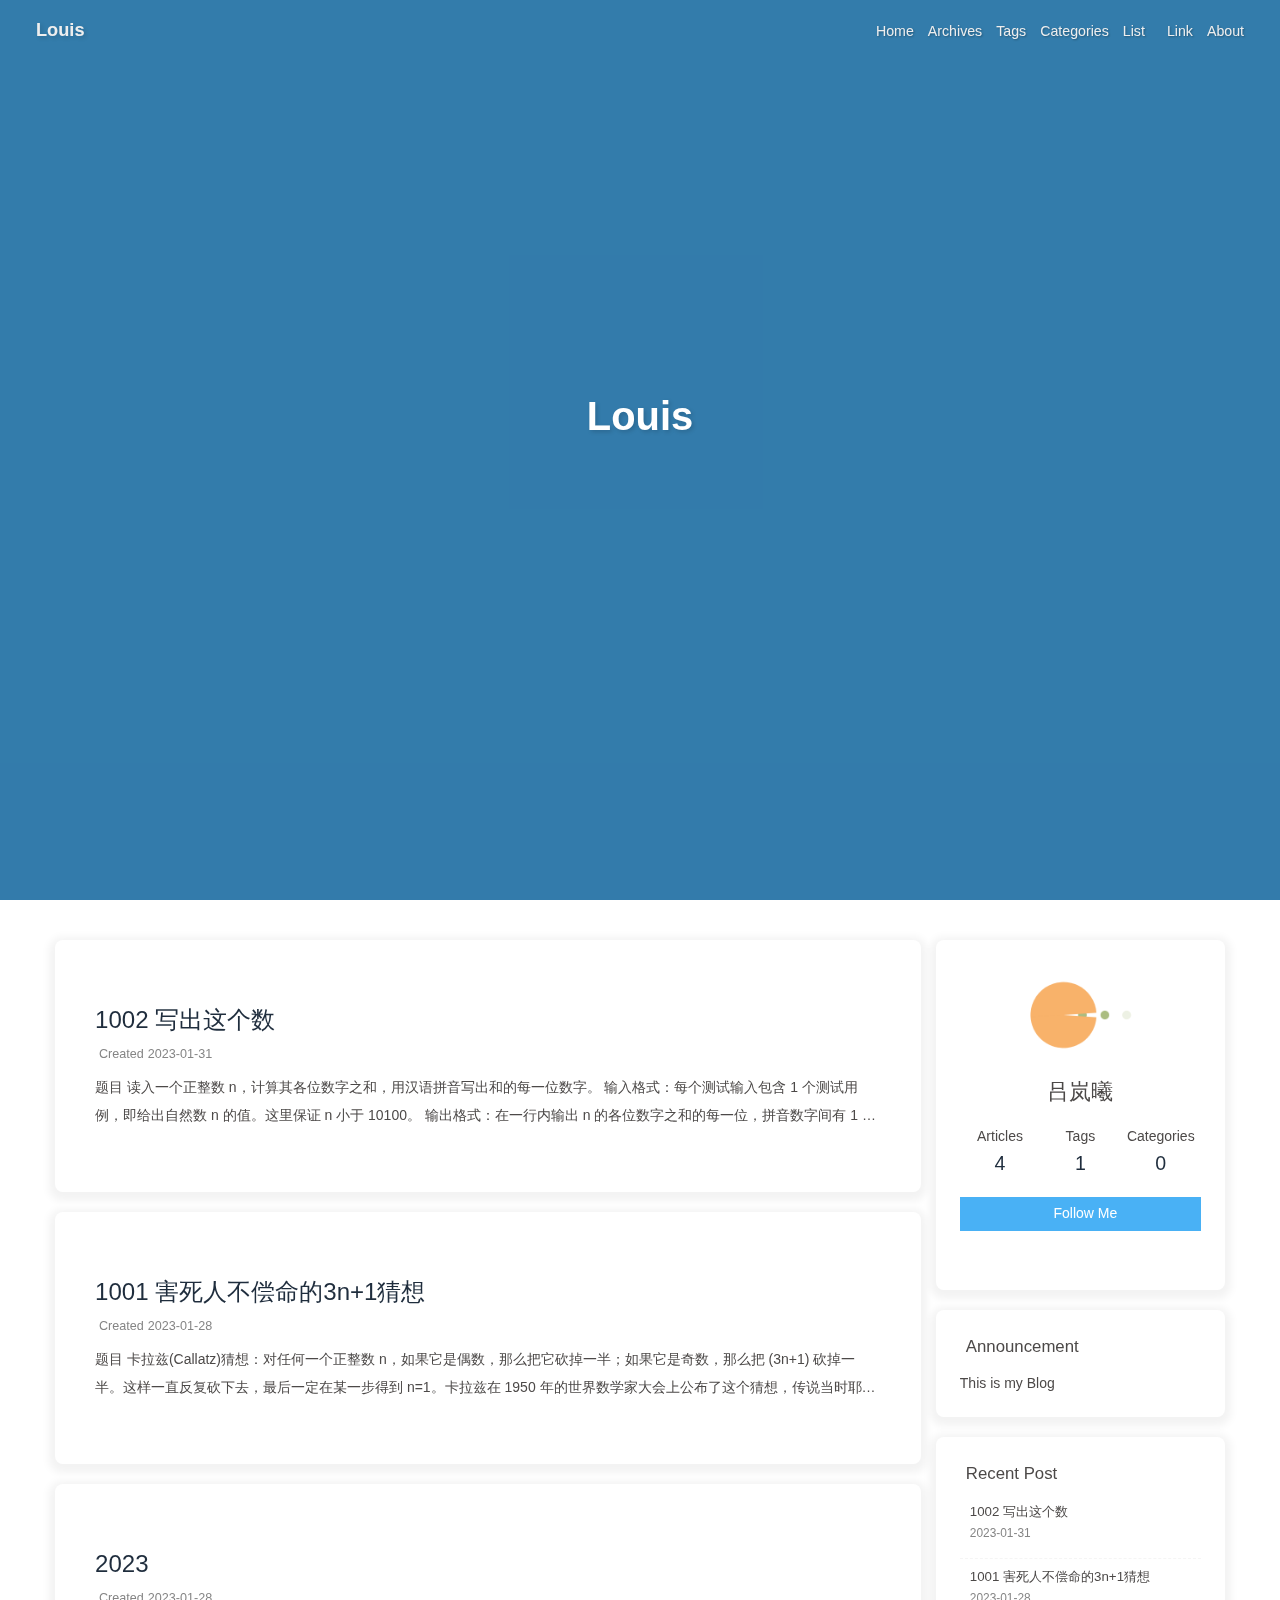
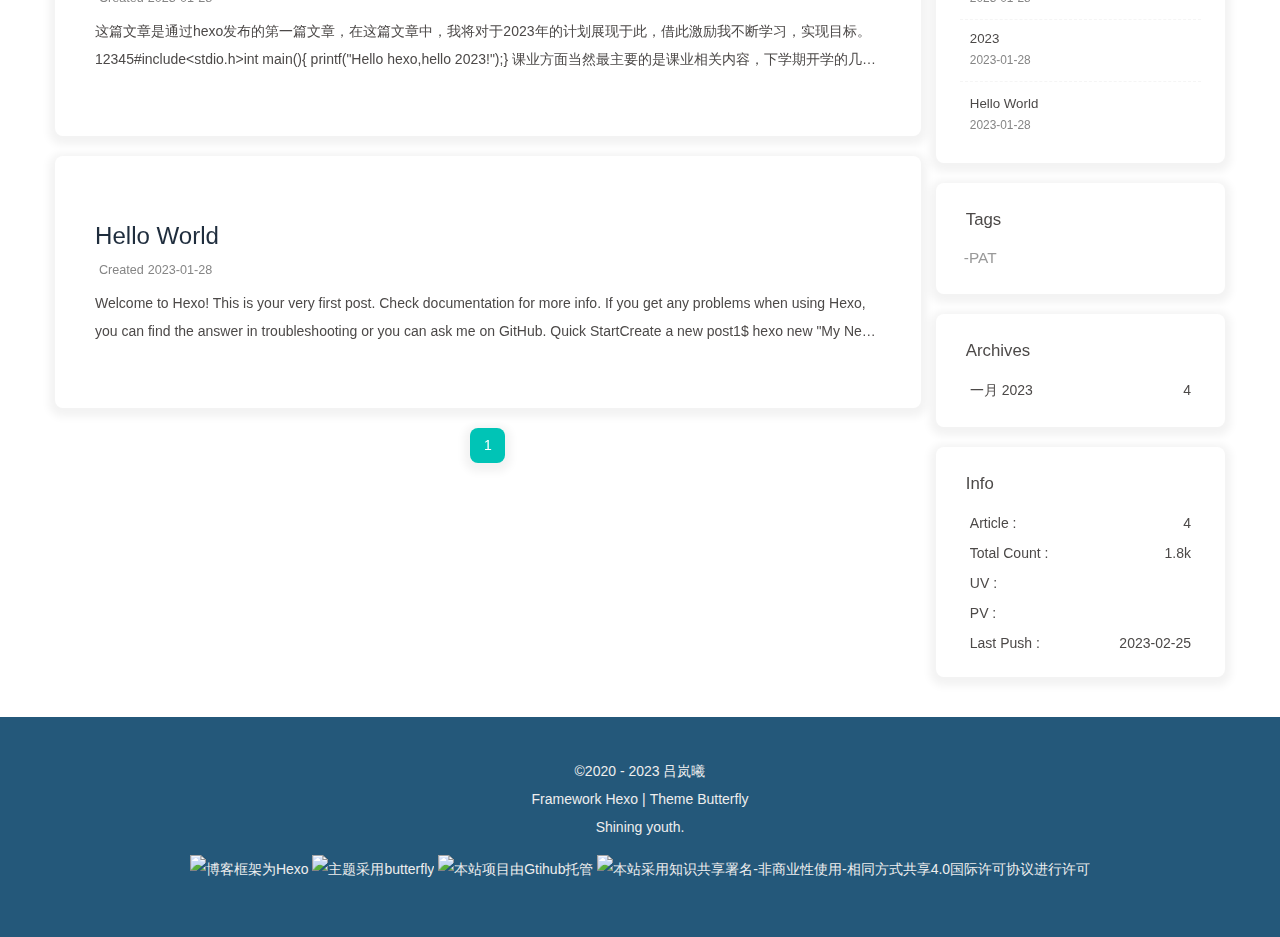
==== commit fe16f180: "Site updated: 2023-02-25 23:33:47" ====
--- a/index.html
+++ b/index.html
@@ -52,7 +52,7 @@
   isHome: true,
   isHighlightShrink: true,
   isToc: false,
-  postUpdate: '2023-02-25 18:01:07'
+  postUpdate: '2023-02-25 23:33:42'
 }</script><noscript><style type="text/css">
   #nav {
     opacity: 1
@@ -208,4 +208,4 @@
 Deploy to remote sites1$ hexo deploy
 
 More info: Deployment
-</div></div></div><nav id="pagination"><div class="pagination"><span class="page-number current">1</span></div></nav></div><div class="aside-content" id="aside-content"><div class="card-widget card-info"><div class="is-center"><div class="avatar-img"><img src="https://s2.loli.net/2023/01/27/WEfRCAjyl8cB1kK.jpg" onerror="this.onerror=null;this.src='/img/friend_404.gif'" alt="avatar"/></div><div class="author-info__name">吕岚曦</div><div class="author-info__description"></div></div><div class="card-info-data site-data is-center"><a href="/archives/"><div class="headline">Articles</div><div class="length-num">4</div></a><a href="/tags/"><div class="headline">Tags</div><div class="length-num">1</div></a><a href="/categories/"><div class="headline">Categories</div><div class="length-num">0</div></a></div><a id="card-info-btn" target="_blank" rel="noopener" href="https://github.com/dovellx"><i class="fab fa-github"></i><span>Follow Me</span></a><div class="card-info-social-icons is-center"><a class="social-icon" href="https://github.com/dovellx" target="_blank" title="Github"><i class="fab fa-github"></i></a><a class="social-icon" href="mailto:573767987@qq.com" target="_blank" title="Email"><i class="fas fa-envelope"></i></a></div></div><div class="card-widget card-announcement"><div class="item-headline"><i class="fas fa-bullhorn fa-shake"></i><span>Announcement</span></div><div class="announcement_content">This is my Blog</div></div><div class="sticky_layout"><div class="card-widget card-recent-post"><div class="item-headline"><i class="fas fa-history"></i><span>Recent Post</span></div><div class="aside-list"><div class="aside-list-item no-cover"><div class="content"><a class="title" href="/2023/01/31/1002/" title="1002 写出这个数">1002 写出这个数</a><time datetime="2023-01-31T09:18:47.000Z" title="Created 2023-01-31 17:18:47">2023-01-31</time></div></div><div class="aside-list-item no-cover"><div class="content"><a class="title" href="/2023/01/28/1001/" title="1001 害死人不偿命的3n+1猜想">1001 害死人不偿命的3n+1猜想</a><time datetime="2023-01-28T09:37:06.000Z" title="Created 2023-01-28 17:37:06">2023-01-28</time></div></div><div class="aside-list-item no-cover"><div class="content"><a class="title" href="/2023/01/28/2023/" title="2023">2023</a><time datetime="2023-01-28T07:21:22.000Z" title="Created 2023-01-28 15:21:22">2023-01-28</time></div></div><div class="aside-list-item no-cover"><div class="content"><a class="title" href="/2023/01/28/hello-world/" title="Hello World">Hello World</a><time datetime="2023-01-28T03:33:34.635Z" title="Created 2023-01-28 11:33:34">2023-01-28</time></div></div></div></div><div class="card-widget card-tags"><div class="item-headline"><i class="fas fa-tags"></i><span>Tags</span></div><div class="card-tag-cloud"><a href="/tags/PAT/" style="font-size: 1.1em; color: #999">-PAT</a></div></div><div class="card-widget card-archives"><div class="item-headline"><i class="fas fa-archive"></i><span>Archives</span></div><ul class="card-archive-list"><li class="card-archive-list-item"><a class="card-archive-list-link" href="/archives/2023/01/"><span class="card-archive-list-date">一月 2023</span><span class="card-archive-list-count">4</span></a></li></ul></div><div class="card-widget card-webinfo"><div class="item-headline"><i class="fas fa-chart-line"></i><span>Info</span></div><div class="webinfo"><div class="webinfo-item"><div class="item-name">Article :</div><div class="item-count">4</div></div><div class="webinfo-item"><div class="item-name">Total Count :</div><div class="item-count">1.8k</div></div><div class="webinfo-item"><div class="item-name">UV :</div><div class="item-count" id="busuanzi_value_site_uv"><i class="fa-solid fa-spinner fa-spin"></i></div></div><div class="webinfo-item"><div class="item-name">PV :</div><div class="item-count" id="busuanzi_value_site_pv"><i class="fa-solid fa-spinner fa-spin"></i></div></div><div class="webinfo-item"><div class="item-name">Last Push :</div><div class="item-count" id="last-push-date" data-lastPushDate="2023-02-25T10:01:07.077Z"><i class="fa-solid fa-spinner fa-spin"></i></div></div></div></div></div></div></main><footer id="footer" style="background-image: url('https://s2.loli.net/2023/01/27/1NfWB9IJuQM73ry.png')"><div id="footer-wrap"><div class="copyright">&copy;2020 - 2023  <i id="heartbeat" class="fa fas fa-heartbeat"></i> 吕岚曦</div><div class="framework-info"><span>Framework </span><a target="_blank" rel="noopener" href="https://hexo.io">Hexo</a><span class="footer-separator">|</span><span>Theme </span><a target="_blank" rel="noopener" href="https://github.com/jerryc127/hexo-theme-butterfly">Butterfly</a></div><div class="footer_custom_text">Keep humble,be swag.<p><a target="_blank" href="https://hexo.io/"><img src="https://img.shields.io/badge/Frame-Hexo-blue?style=flat&logo=hexo" title="博客框架为Hexo"></a>&nbsp;<a target="_blank" href="https://butterfly.js.org/"><img src="https://img.shields.io/badge/Theme-Butterfly-6513df?style=flat&logo=bitdefender" title="主题采用butterfly"></a>&nbsp;<a target="_blank" href="https://github.com/"><img src="https://img.shields.io/badge/Source-Github-d021d6?style=flat&logo=GitHub" title="本站项目由Gtihub托管"></a>&nbsp;<a target="_blank" href="http://creativecommons.org/licenses/by-nc-sa/4.0/"><img src="https://img.shields.io/badge/Copyright-BY--NC--SA%204.0-d42328?style=flat&logo=Claris" title="本站采用知识共享署名-非商业性使用-相同方式共享4.0国际许可协议进行许可"></a></p></div></div><link rel="stylesheet" href="https://fastly.jsdelivr.net/gh/HCLonely/images@master/others/heartbeat.min.css"></footer></div><div id="rightside"><div id="rightside-config-hide"><button id="darkmode" type="button" title="Toggle Between Light And Dark Mode"><i class="fas fa-adjust"></i></button><button id="hide-aside-btn" type="button" title="Toggle between single-column and double-column"><i class="fas fa-arrows-alt-h"></i></button></div><div id="rightside-config-show"><button id="rightside_config" type="button" title="Setting"><i class="fas fa-cog fa-spin"></i></button><button id="go-up" type="button" title="Back To Top"><span class="scroll-percent"></span><i class="fas fa-arrow-up"></i></button></div></div><div><script src="/js/utils.js"></script><script src="/js/main.js"></script><script src="https://cdn.jsdelivr.net/npm/@fancyapps/ui/dist/fancybox.umd.min.js"></script><div class="js-pjax"></div><script id="click-heart" src="https://cdn.jsdelivr.net/npm/butterfly-extsrc/dist/click-heart.min.js" async="async" mobile="false"></script><script async data-pjax src="//busuanzi.ibruce.info/busuanzi/2.3/busuanzi.pure.mini.js"></script></div></body></html>+</div></div></div><nav id="pagination"><div class="pagination"><span class="page-number current">1</span></div></nav></div><div class="aside-content" id="aside-content"><div class="card-widget card-info"><div class="is-center"><div class="avatar-img"><img src="https://s2.loli.net/2023/01/27/WEfRCAjyl8cB1kK.jpg" onerror="this.onerror=null;this.src='/img/friend_404.gif'" alt="avatar"/></div><div class="author-info__name">吕岚曦</div><div class="author-info__description"></div></div><div class="card-info-data site-data is-center"><a href="/archives/"><div class="headline">Articles</div><div class="length-num">4</div></a><a href="/tags/"><div class="headline">Tags</div><div class="length-num">1</div></a><a href="/categories/"><div class="headline">Categories</div><div class="length-num">0</div></a></div><a id="card-info-btn" target="_blank" rel="noopener" href="https://github.com/dovellx"><i class="fab fa-github"></i><span>Follow Me</span></a><div class="card-info-social-icons is-center"><a class="social-icon" href="https://github.com/dovellx" target="_blank" title="Github"><i class="fab fa-github"></i></a><a class="social-icon" href="mailto:573767987@qq.com" target="_blank" title="Email"><i class="fas fa-envelope"></i></a></div></div><div class="card-widget card-announcement"><div class="item-headline"><i class="fas fa-bullhorn fa-shake"></i><span>Announcement</span></div><div class="announcement_content">This is my Blog</div></div><div class="sticky_layout"><div class="card-widget card-recent-post"><div class="item-headline"><i class="fas fa-history"></i><span>Recent Post</span></div><div class="aside-list"><div class="aside-list-item no-cover"><div class="content"><a class="title" href="/2023/01/31/1002/" title="1002 写出这个数">1002 写出这个数</a><time datetime="2023-01-31T09:18:47.000Z" title="Created 2023-01-31 17:18:47">2023-01-31</time></div></div><div class="aside-list-item no-cover"><div class="content"><a class="title" href="/2023/01/28/1001/" title="1001 害死人不偿命的3n+1猜想">1001 害死人不偿命的3n+1猜想</a><time datetime="2023-01-28T09:37:06.000Z" title="Created 2023-01-28 17:37:06">2023-01-28</time></div></div><div class="aside-list-item no-cover"><div class="content"><a class="title" href="/2023/01/28/2023/" title="2023">2023</a><time datetime="2023-01-28T07:21:22.000Z" title="Created 2023-01-28 15:21:22">2023-01-28</time></div></div><div class="aside-list-item no-cover"><div class="content"><a class="title" href="/2023/01/28/hello-world/" title="Hello World">Hello World</a><time datetime="2023-01-28T03:33:34.635Z" title="Created 2023-01-28 11:33:34">2023-01-28</time></div></div></div></div><div class="card-widget card-tags"><div class="item-headline"><i class="fas fa-tags"></i><span>Tags</span></div><div class="card-tag-cloud"><a href="/tags/PAT/" style="font-size: 1.1em; color: #999">-PAT</a></div></div><div class="card-widget card-archives"><div class="item-headline"><i class="fas fa-archive"></i><span>Archives</span></div><ul class="card-archive-list"><li class="card-archive-list-item"><a class="card-archive-list-link" href="/archives/2023/01/"><span class="card-archive-list-date">一月 2023</span><span class="card-archive-list-count">4</span></a></li></ul></div><div class="card-widget card-webinfo"><div class="item-headline"><i class="fas fa-chart-line"></i><span>Info</span></div><div class="webinfo"><div class="webinfo-item"><div class="item-name">Article :</div><div class="item-count">4</div></div><div class="webinfo-item"><div class="item-name">Total Count :</div><div class="item-count">1.8k</div></div><div class="webinfo-item"><div class="item-name">UV :</div><div class="item-count" id="busuanzi_value_site_uv"><i class="fa-solid fa-spinner fa-spin"></i></div></div><div class="webinfo-item"><div class="item-name">PV :</div><div class="item-count" id="busuanzi_value_site_pv"><i class="fa-solid fa-spinner fa-spin"></i></div></div><div class="webinfo-item"><div class="item-name">Last Push :</div><div class="item-count" id="last-push-date" data-lastPushDate="2023-02-25T15:33:42.068Z"><i class="fa-solid fa-spinner fa-spin"></i></div></div></div></div></div></div></main><footer id="footer" style="background-image: url('https://s2.loli.net/2023/01/27/1NfWB9IJuQM73ry.png')"><div id="footer-wrap"><div class="copyright">&copy;2020 - 2023  <i id="heartbeat" class="fa fas fa-heartbeat"></i> 吕岚曦</div><div class="framework-info"><span>Framework </span><a target="_blank" rel="noopener" href="https://hexo.io">Hexo</a><span class="footer-separator">|</span><span>Theme </span><a target="_blank" rel="noopener" href="https://github.com/jerryc127/hexo-theme-butterfly">Butterfly</a></div><div class="footer_custom_text">Shining youth.<p><a target="_blank" href="https://hexo.io/"><img src="https://img.shields.io/badge/Frame-Hexo-blue?style=flat&logo=hexo" title="博客框架为Hexo"></a>&nbsp;<a target="_blank" href="https://butterfly.js.org/"><img src="https://img.shields.io/badge/Theme-Butterfly-6513df?style=flat&logo=bitdefender" title="主题采用butterfly"></a>&nbsp;<a target="_blank" href="https://github.com/"><img src="https://img.shields.io/badge/Source-Github-d021d6?style=flat&logo=GitHub" title="本站项目由Gtihub托管"></a>&nbsp;<a target="_blank" href="http://creativecommons.org/licenses/by-nc-sa/4.0/"><img src="https://img.shields.io/badge/Copyright-BY--NC--SA%204.0-d42328?style=flat&logo=Claris" title="本站采用知识共享署名-非商业性使用-相同方式共享4.0国际许可协议进行许可"></a></p></div></div><link rel="stylesheet" href="https://fastly.jsdelivr.net/gh/HCLonely/images@master/others/heartbeat.min.css"></footer></div><div id="rightside"><div id="rightside-config-hide"><button id="darkmode" type="button" title="Toggle Between Light And Dark Mode"><i class="fas fa-adjust"></i></button><button id="hide-aside-btn" type="button" title="Toggle between single-column and double-column"><i class="fas fa-arrows-alt-h"></i></button></div><div id="rightside-config-show"><button id="rightside_config" type="button" title="Setting"><i class="fas fa-cog fa-spin"></i></button><button id="go-up" type="button" title="Back To Top"><span class="scroll-percent"></span><i class="fas fa-arrow-up"></i></button></div></div><div><script src="/js/utils.js"></script><script src="/js/main.js"></script><script src="https://cdn.jsdelivr.net/npm/@fancyapps/ui/dist/fancybox.umd.min.js"></script><div class="js-pjax"></div><script id="click-heart" src="https://cdn.jsdelivr.net/npm/butterfly-extsrc/dist/click-heart.min.js" async="async" mobile="false"></script><script async data-pjax src="//busuanzi.ibruce.info/busuanzi/2.3/busuanzi.pure.mini.js"></script></div></body></html>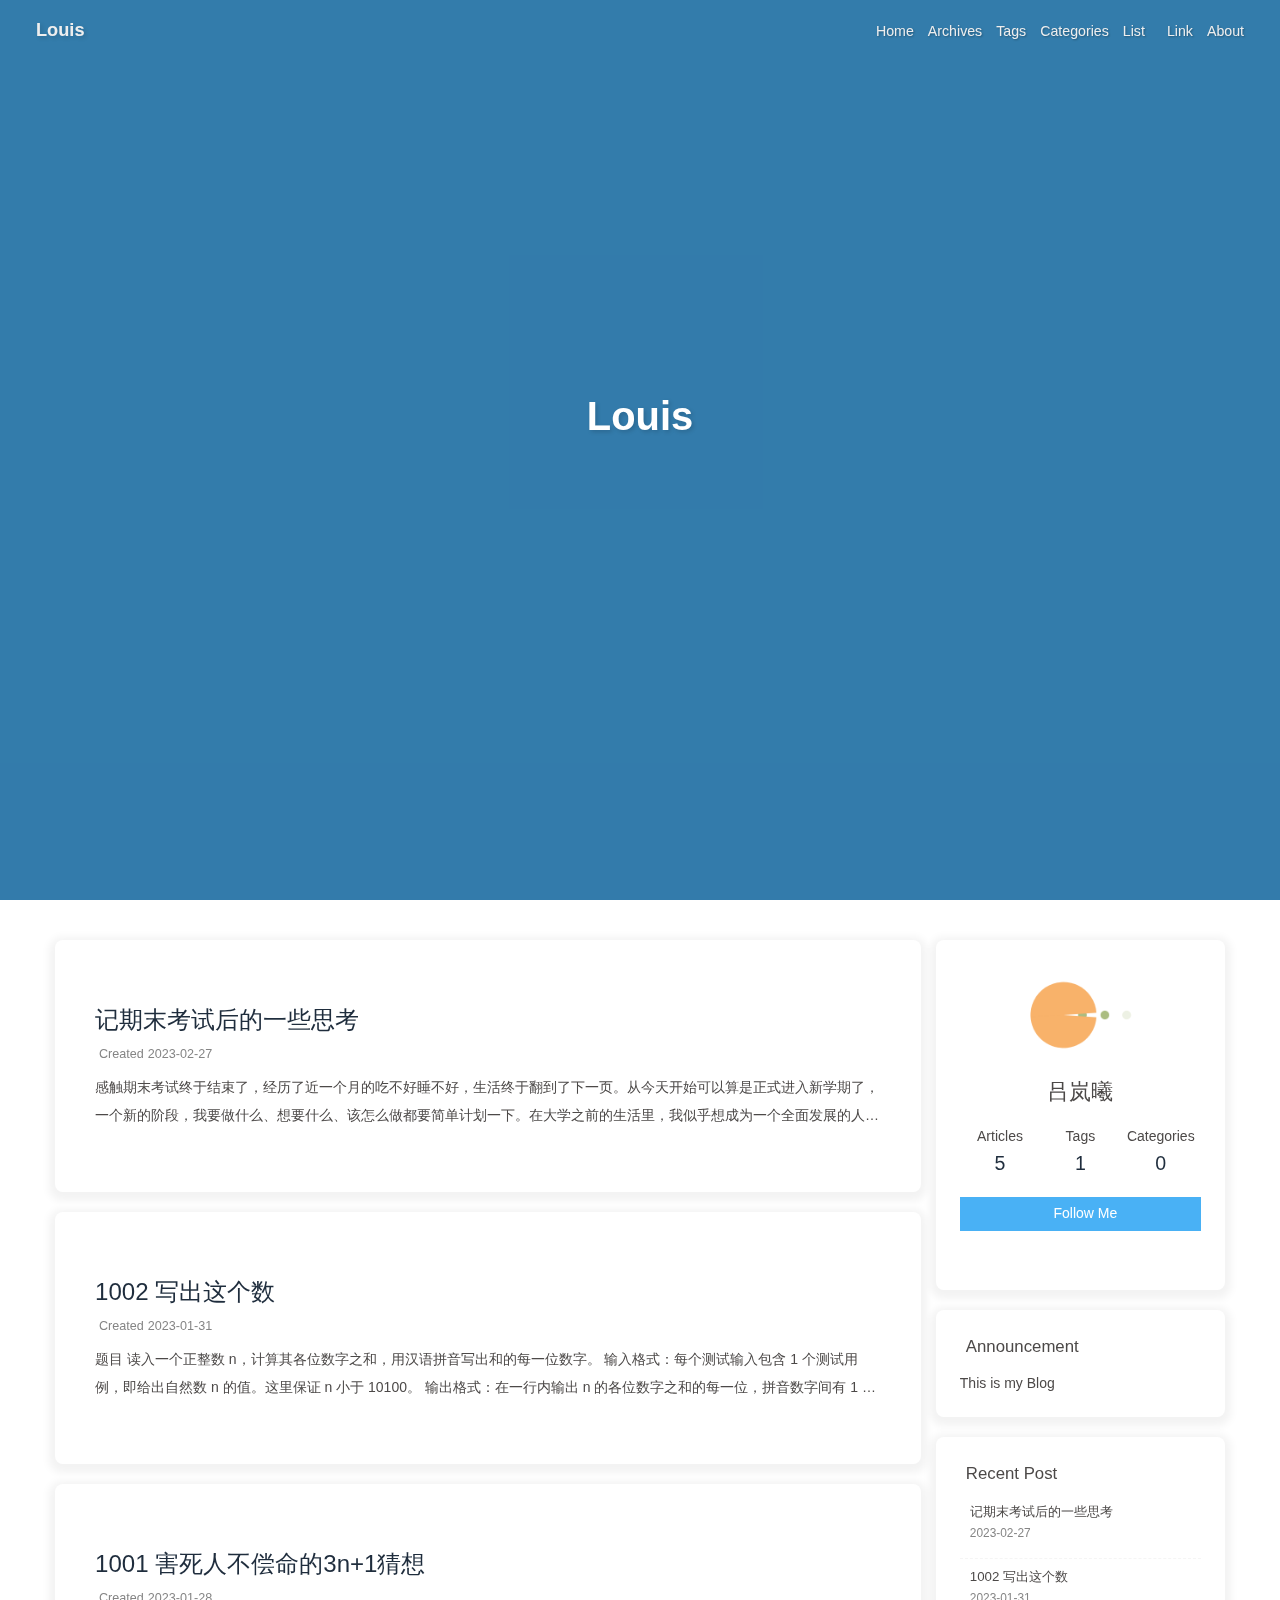
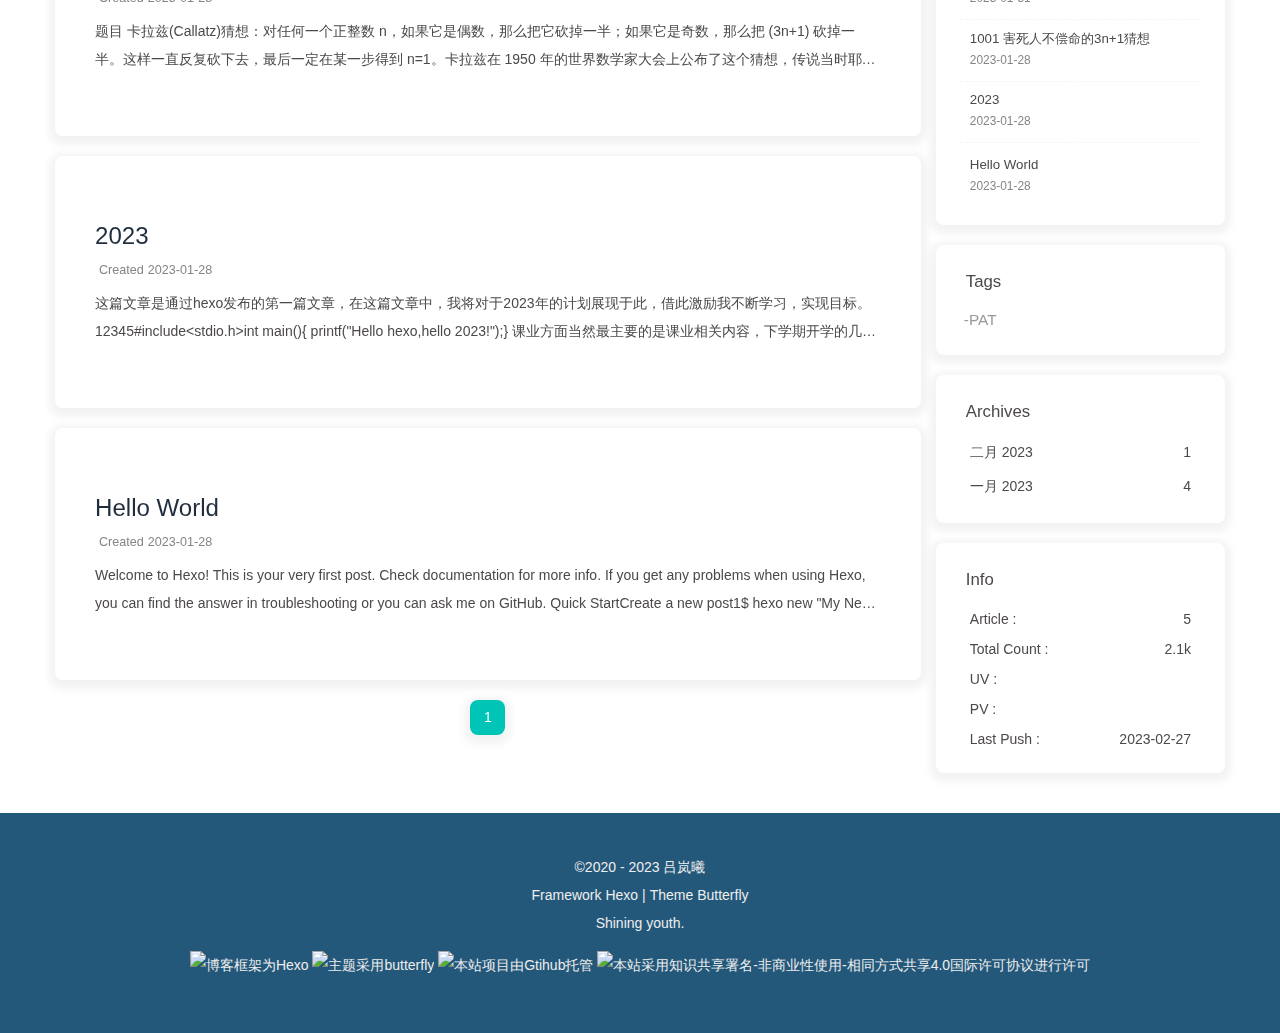
==== commit 7ce360db: "Site updated: 2023-02-27 16:31:26" ====
--- a/index.html
+++ b/index.html
@@ -52,7 +52,7 @@
   isHome: true,
   isHighlightShrink: true,
   isToc: false,
-  postUpdate: '2023-02-25 23:33:42'
+  postUpdate: '2023-02-27 16:31:25'
 }</script><noscript><style type="text/css">
   #nav {
     opacity: 1
@@ -150,7 +150,16 @@
       }
     }
     detectApple()
-    })(window)</script><meta name="generator" content="Hexo 6.3.0"></head><body><div id="web_bg"></div><div id="sidebar"><div id="menu-mask"></div><div id="sidebar-menus"><div class="avatar-img is-center"><img src="https://s2.loli.net/2023/01/27/WEfRCAjyl8cB1kK.jpg" onerror="onerror=null;src='/img/friend_404.gif'" alt="avatar"/></div><div class="sidebar-site-data site-data is-center"><a href="/archives/"><div class="headline">Articles</div><div class="length-num">4</div></a><a href="/tags/"><div class="headline">Tags</div><div class="length-num">1</div></a><a href="/categories/"><div class="headline">Categories</div><div class="length-num">0</div></a></div><hr/><div class="menus_items"><div class="menus_item"><a class="site-page" href="/"><i class="fa-fw fas fa-home"></i><span> Home</span></a></div><div class="menus_item"><a class="site-page" href="/archives/"><i class="fa-fw fas fa-archive"></i><span> Archives</span></a></div><div class="menus_item"><a class="site-page" href="/tags/"><i class="fa-fw fas fa-tags"></i><span> Tags</span></a></div><div class="menus_item"><a class="site-page" href="/categories/"><i class="fa-fw fas fa-folder-open"></i><span> Categories</span></a></div><div class="menus_item"><a class="site-page group" href="javascript:void(0);"><i class="fa-fw fas fa-list"></i><span> List</span><i class="fas fa-chevron-down"></i></a><ul class="menus_item_child"><li><a class="site-page child" href="/music/"><i class="fa-fw fas fa-music"></i><span> Music</span></a></li><li><a class="site-page child" href="/movies/"><i class="fa-fw fas fa-video"></i><span> Movie</span></a></li></ul></div><div class="menus_item"><a class="site-page" href="/link/"><i class="fa-fw fas fa-link"></i><span> Link</span></a></div><div class="menus_item"><a class="site-page" href="/about/"><i class="fa-fw fas fa-heart"></i><span> About</span></a></div></div></div></div><div class="page" id="body-wrap"><header class="full_page" id="page-header" style="background-image: url('https://s2.loli.net/2023/01/27/1NfWB9IJuQM73ry.png')"><nav id="nav"><span id="blog-info"><a href="/" title="Louis"><span class="site-name">Louis</span></a></span><div id="menus"><div class="menus_items"><div class="menus_item"><a class="site-page" href="/"><i class="fa-fw fas fa-home"></i><span> Home</span></a></div><div class="menus_item"><a class="site-page" href="/archives/"><i class="fa-fw fas fa-archive"></i><span> Archives</span></a></div><div class="menus_item"><a class="site-page" href="/tags/"><i class="fa-fw fas fa-tags"></i><span> Tags</span></a></div><div class="menus_item"><a class="site-page" href="/categories/"><i class="fa-fw fas fa-folder-open"></i><span> Categories</span></a></div><div class="menus_item"><a class="site-page group" href="javascript:void(0);"><i class="fa-fw fas fa-list"></i><span> List</span><i class="fas fa-chevron-down"></i></a><ul class="menus_item_child"><li><a class="site-page child" href="/music/"><i class="fa-fw fas fa-music"></i><span> Music</span></a></li><li><a class="site-page child" href="/movies/"><i class="fa-fw fas fa-video"></i><span> Movie</span></a></li></ul></div><div class="menus_item"><a class="site-page" href="/link/"><i class="fa-fw fas fa-link"></i><span> Link</span></a></div><div class="menus_item"><a class="site-page" href="/about/"><i class="fa-fw fas fa-heart"></i><span> About</span></a></div></div><div id="toggle-menu"><a class="site-page" href="javascript:void(0);"><i class="fas fa-bars fa-fw"></i></a></div></div></nav><div id="site-info"><h1 id="site-title">Louis</h1><div id="site_social_icons"><a class="social-icon" href="https://github.com/dovellx" target="_blank" title="Github"><i class="fab fa-github"></i></a><a class="social-icon" href="mailto:573767987@qq.com" target="_blank" title="Email"><i class="fas fa-envelope"></i></a></div></div><div id="scroll-down"><i class="fas fa-angle-down scroll-down-effects"></i></div></header><main class="layout" id="content-inner"><div class="recent-posts" id="recent-posts"><div class="recent-post-item"><div class="recent-post-info no-cover"><a class="article-title" href="/2023/01/31/1002/" title="1002 写出这个数">1002 写出这个数</a><div class="article-meta-wrap"><span class="post-meta-date"><i class="far fa-calendar-alt"></i><span class="article-meta-label">Created</span><time datetime="2023-01-31T09:18:47.000Z" title="Created 2023-01-31 17:18:47">2023-01-31</time></span></div><div class="content">题目
+    })(window)</script><meta name="generator" content="Hexo 6.3.0"></head><body><div id="web_bg"></div><div id="sidebar"><div id="menu-mask"></div><div id="sidebar-menus"><div class="avatar-img is-center"><img src="https://s2.loli.net/2023/01/27/WEfRCAjyl8cB1kK.jpg" onerror="onerror=null;src='/img/friend_404.gif'" alt="avatar"/></div><div class="sidebar-site-data site-data is-center"><a href="/archives/"><div class="headline">Articles</div><div class="length-num">5</div></a><a href="/tags/"><div class="headline">Tags</div><div class="length-num">1</div></a><a href="/categories/"><div class="headline">Categories</div><div class="length-num">0</div></a></div><hr/><div class="menus_items"><div class="menus_item"><a class="site-page" href="/"><i class="fa-fw fas fa-home"></i><span> Home</span></a></div><div class="menus_item"><a class="site-page" href="/archives/"><i class="fa-fw fas fa-archive"></i><span> Archives</span></a></div><div class="menus_item"><a class="site-page" href="/tags/"><i class="fa-fw fas fa-tags"></i><span> Tags</span></a></div><div class="menus_item"><a class="site-page" href="/categories/"><i class="fa-fw fas fa-folder-open"></i><span> Categories</span></a></div><div class="menus_item"><a class="site-page group" href="javascript:void(0);"><i class="fa-fw fas fa-list"></i><span> List</span><i class="fas fa-chevron-down"></i></a><ul class="menus_item_child"><li><a class="site-page child" href="/music/"><i class="fa-fw fas fa-music"></i><span> Music</span></a></li><li><a class="site-page child" href="/movies/"><i class="fa-fw fas fa-video"></i><span> Movie</span></a></li></ul></div><div class="menus_item"><a class="site-page" href="/link/"><i class="fa-fw fas fa-link"></i><span> Link</span></a></div><div class="menus_item"><a class="site-page" href="/about/"><i class="fa-fw fas fa-heart"></i><span> About</span></a></div></div></div></div><div class="page" id="body-wrap"><header class="full_page" id="page-header" style="background-image: url('https://s2.loli.net/2023/01/27/1NfWB9IJuQM73ry.png')"><nav id="nav"><span id="blog-info"><a href="/" title="Louis"><span class="site-name">Louis</span></a></span><div id="menus"><div class="menus_items"><div class="menus_item"><a class="site-page" href="/"><i class="fa-fw fas fa-home"></i><span> Home</span></a></div><div class="menus_item"><a class="site-page" href="/archives/"><i class="fa-fw fas fa-archive"></i><span> Archives</span></a></div><div class="menus_item"><a class="site-page" href="/tags/"><i class="fa-fw fas fa-tags"></i><span> Tags</span></a></div><div class="menus_item"><a class="site-page" href="/categories/"><i class="fa-fw fas fa-folder-open"></i><span> Categories</span></a></div><div class="menus_item"><a class="site-page group" href="javascript:void(0);"><i class="fa-fw fas fa-list"></i><span> List</span><i class="fas fa-chevron-down"></i></a><ul class="menus_item_child"><li><a class="site-page child" href="/music/"><i class="fa-fw fas fa-music"></i><span> Music</span></a></li><li><a class="site-page child" href="/movies/"><i class="fa-fw fas fa-video"></i><span> Movie</span></a></li></ul></div><div class="menus_item"><a class="site-page" href="/link/"><i class="fa-fw fas fa-link"></i><span> Link</span></a></div><div class="menus_item"><a class="site-page" href="/about/"><i class="fa-fw fas fa-heart"></i><span> About</span></a></div></div><div id="toggle-menu"><a class="site-page" href="javascript:void(0);"><i class="fas fa-bars fa-fw"></i></a></div></div></nav><div id="site-info"><h1 id="site-title">Louis</h1><div id="site_social_icons"><a class="social-icon" href="https://github.com/dovellx" target="_blank" title="Github"><i class="fab fa-github"></i></a><a class="social-icon" href="mailto:573767987@qq.com" target="_blank" title="Email"><i class="fas fa-envelope"></i></a></div></div><div id="scroll-down"><i class="fas fa-angle-down scroll-down-effects"></i></div></header><main class="layout" id="content-inner"><div class="recent-posts" id="recent-posts"><div class="recent-post-item"><div class="recent-post-info no-cover"><a class="article-title" href="/2023/02/27/page/" title="记期末考试后的一些思考">记期末考试后的一些思考</a><div class="article-meta-wrap"><span class="post-meta-date"><i class="far fa-calendar-alt"></i><span class="article-meta-label">Created</span><time datetime="2023-02-27T07:47:46.000Z" title="Created 2023-02-27 15:47:46">2023-02-27</time></span></div><div class="content">感触期末考试终于结束了，经历了近一个月的吃不好睡不好，生活终于翻到了下一页。从今天开始可以算是正式进入新学期了，一个新的阶段，我要做什么、想要什么、该怎么做都要简单计划一下。在大学之前的生活里，我似乎想成为一个全面发展的人，学习这学习那，看书听歌，锻炼身体。到最后落得什么也没有做好，相当滑稽。大学的生活真的是前所未有的孤独，糟糕的寝室氛围，一个也没有的称得上是好朋友的大学同学，以至于在压力山大的时候不知道该和谁说，唯有一个人听歌散步，排解些许压力，但仍不免孤独落寞。
+这学期有了足够的时间去思考和追寻自己想要的东西，希望我能利用好这珍贵的时间，下半学期要去基地了，现在连武汉都还没逛过，哎…
+To-do list
+3月12号四级考试
+3月21号计算机二级（不确定是不是那天考，还得看看）
+3月底还有美赛的加赛，不确定参不参加，无队友
+6月六级考试
+计划4月底去长沙看yolo
+
+</div></div></div><div class="recent-post-item"><div class="recent-post-info no-cover"><a class="article-title" href="/2023/01/31/1002/" title="1002 写出这个数">1002 写出这个数</a><div class="article-meta-wrap"><span class="post-meta-date"><i class="far fa-calendar-alt"></i><span class="article-meta-label">Created</span><time datetime="2023-01-31T09:18:47.000Z" title="Created 2023-01-31 17:18:47">2023-01-31</time></span></div><div class="content">题目
 读入一个正整数 n，计算其各位数字之和，用汉语拼音写出和的每一位数字。
 
 
@@ -208,4 +217,4 @@
 Deploy to remote sites1$ hexo deploy
 
 More info: Deployment
-</div></div></div><nav id="pagination"><div class="pagination"><span class="page-number current">1</span></div></nav></div><div class="aside-content" id="aside-content"><div class="card-widget card-info"><div class="is-center"><div class="avatar-img"><img src="https://s2.loli.net/2023/01/27/WEfRCAjyl8cB1kK.jpg" onerror="this.onerror=null;this.src='/img/friend_404.gif'" alt="avatar"/></div><div class="author-info__name">吕岚曦</div><div class="author-info__description"></div></div><div class="card-info-data site-data is-center"><a href="/archives/"><div class="headline">Articles</div><div class="length-num">4</div></a><a href="/tags/"><div class="headline">Tags</div><div class="length-num">1</div></a><a href="/categories/"><div class="headline">Categories</div><div class="length-num">0</div></a></div><a id="card-info-btn" target="_blank" rel="noopener" href="https://github.com/dovellx"><i class="fab fa-github"></i><span>Follow Me</span></a><div class="card-info-social-icons is-center"><a class="social-icon" href="https://github.com/dovellx" target="_blank" title="Github"><i class="fab fa-github"></i></a><a class="social-icon" href="mailto:573767987@qq.com" target="_blank" title="Email"><i class="fas fa-envelope"></i></a></div></div><div class="card-widget card-announcement"><div class="item-headline"><i class="fas fa-bullhorn fa-shake"></i><span>Announcement</span></div><div class="announcement_content">This is my Blog</div></div><div class="sticky_layout"><div class="card-widget card-recent-post"><div class="item-headline"><i class="fas fa-history"></i><span>Recent Post</span></div><div class="aside-list"><div class="aside-list-item no-cover"><div class="content"><a class="title" href="/2023/01/31/1002/" title="1002 写出这个数">1002 写出这个数</a><time datetime="2023-01-31T09:18:47.000Z" title="Created 2023-01-31 17:18:47">2023-01-31</time></div></div><div class="aside-list-item no-cover"><div class="content"><a class="title" href="/2023/01/28/1001/" title="1001 害死人不偿命的3n+1猜想">1001 害死人不偿命的3n+1猜想</a><time datetime="2023-01-28T09:37:06.000Z" title="Created 2023-01-28 17:37:06">2023-01-28</time></div></div><div class="aside-list-item no-cover"><div class="content"><a class="title" href="/2023/01/28/2023/" title="2023">2023</a><time datetime="2023-01-28T07:21:22.000Z" title="Created 2023-01-28 15:21:22">2023-01-28</time></div></div><div class="aside-list-item no-cover"><div class="content"><a class="title" href="/2023/01/28/hello-world/" title="Hello World">Hello World</a><time datetime="2023-01-28T03:33:34.635Z" title="Created 2023-01-28 11:33:34">2023-01-28</time></div></div></div></div><div class="card-widget card-tags"><div class="item-headline"><i class="fas fa-tags"></i><span>Tags</span></div><div class="card-tag-cloud"><a href="/tags/PAT/" style="font-size: 1.1em; color: #999">-PAT</a></div></div><div class="card-widget card-archives"><div class="item-headline"><i class="fas fa-archive"></i><span>Archives</span></div><ul class="card-archive-list"><li class="card-archive-list-item"><a class="card-archive-list-link" href="/archives/2023/01/"><span class="card-archive-list-date">一月 2023</span><span class="card-archive-list-count">4</span></a></li></ul></div><div class="card-widget card-webinfo"><div class="item-headline"><i class="fas fa-chart-line"></i><span>Info</span></div><div class="webinfo"><div class="webinfo-item"><div class="item-name">Article :</div><div class="item-count">4</div></div><div class="webinfo-item"><div class="item-name">Total Count :</div><div class="item-count">1.8k</div></div><div class="webinfo-item"><div class="item-name">UV :</div><div class="item-count" id="busuanzi_value_site_uv"><i class="fa-solid fa-spinner fa-spin"></i></div></div><div class="webinfo-item"><div class="item-name">PV :</div><div class="item-count" id="busuanzi_value_site_pv"><i class="fa-solid fa-spinner fa-spin"></i></div></div><div class="webinfo-item"><div class="item-name">Last Push :</div><div class="item-count" id="last-push-date" data-lastPushDate="2023-02-25T15:33:42.068Z"><i class="fa-solid fa-spinner fa-spin"></i></div></div></div></div></div></div></main><footer id="footer" style="background-image: url('https://s2.loli.net/2023/01/27/1NfWB9IJuQM73ry.png')"><div id="footer-wrap"><div class="copyright">&copy;2020 - 2023  <i id="heartbeat" class="fa fas fa-heartbeat"></i> 吕岚曦</div><div class="framework-info"><span>Framework </span><a target="_blank" rel="noopener" href="https://hexo.io">Hexo</a><span class="footer-separator">|</span><span>Theme </span><a target="_blank" rel="noopener" href="https://github.com/jerryc127/hexo-theme-butterfly">Butterfly</a></div><div class="footer_custom_text">Shining youth.<p><a target="_blank" href="https://hexo.io/"><img src="https://img.shields.io/badge/Frame-Hexo-blue?style=flat&logo=hexo" title="博客框架为Hexo"></a>&nbsp;<a target="_blank" href="https://butterfly.js.org/"><img src="https://img.shields.io/badge/Theme-Butterfly-6513df?style=flat&logo=bitdefender" title="主题采用butterfly"></a>&nbsp;<a target="_blank" href="https://github.com/"><img src="https://img.shields.io/badge/Source-Github-d021d6?style=flat&logo=GitHub" title="本站项目由Gtihub托管"></a>&nbsp;<a target="_blank" href="http://creativecommons.org/licenses/by-nc-sa/4.0/"><img src="https://img.shields.io/badge/Copyright-BY--NC--SA%204.0-d42328?style=flat&logo=Claris" title="本站采用知识共享署名-非商业性使用-相同方式共享4.0国际许可协议进行许可"></a></p></div></div><link rel="stylesheet" href="https://fastly.jsdelivr.net/gh/HCLonely/images@master/others/heartbeat.min.css"></footer></div><div id="rightside"><div id="rightside-config-hide"><button id="darkmode" type="button" title="Toggle Between Light And Dark Mode"><i class="fas fa-adjust"></i></button><button id="hide-aside-btn" type="button" title="Toggle between single-column and double-column"><i class="fas fa-arrows-alt-h"></i></button></div><div id="rightside-config-show"><button id="rightside_config" type="button" title="Setting"><i class="fas fa-cog fa-spin"></i></button><button id="go-up" type="button" title="Back To Top"><span class="scroll-percent"></span><i class="fas fa-arrow-up"></i></button></div></div><div><script src="/js/utils.js"></script><script src="/js/main.js"></script><script src="https://cdn.jsdelivr.net/npm/@fancyapps/ui/dist/fancybox.umd.min.js"></script><div class="js-pjax"></div><script id="click-heart" src="https://cdn.jsdelivr.net/npm/butterfly-extsrc/dist/click-heart.min.js" async="async" mobile="false"></script><script async data-pjax src="//busuanzi.ibruce.info/busuanzi/2.3/busuanzi.pure.mini.js"></script></div></body></html>+</div></div></div><nav id="pagination"><div class="pagination"><span class="page-number current">1</span></div></nav></div><div class="aside-content" id="aside-content"><div class="card-widget card-info"><div class="is-center"><div class="avatar-img"><img src="https://s2.loli.net/2023/01/27/WEfRCAjyl8cB1kK.jpg" onerror="this.onerror=null;this.src='/img/friend_404.gif'" alt="avatar"/></div><div class="author-info__name">吕岚曦</div><div class="author-info__description"></div></div><div class="card-info-data site-data is-center"><a href="/archives/"><div class="headline">Articles</div><div class="length-num">5</div></a><a href="/tags/"><div class="headline">Tags</div><div class="length-num">1</div></a><a href="/categories/"><div class="headline">Categories</div><div class="length-num">0</div></a></div><a id="card-info-btn" target="_blank" rel="noopener" href="https://github.com/dovellx"><i class="fab fa-github"></i><span>Follow Me</span></a><div class="card-info-social-icons is-center"><a class="social-icon" href="https://github.com/dovellx" target="_blank" title="Github"><i class="fab fa-github"></i></a><a class="social-icon" href="mailto:573767987@qq.com" target="_blank" title="Email"><i class="fas fa-envelope"></i></a></div></div><div class="card-widget card-announcement"><div class="item-headline"><i class="fas fa-bullhorn fa-shake"></i><span>Announcement</span></div><div class="announcement_content">This is my Blog</div></div><div class="sticky_layout"><div class="card-widget card-recent-post"><div class="item-headline"><i class="fas fa-history"></i><span>Recent Post</span></div><div class="aside-list"><div class="aside-list-item no-cover"><div class="content"><a class="title" href="/2023/02/27/page/" title="记期末考试后的一些思考">记期末考试后的一些思考</a><time datetime="2023-02-27T07:47:46.000Z" title="Created 2023-02-27 15:47:46">2023-02-27</time></div></div><div class="aside-list-item no-cover"><div class="content"><a class="title" href="/2023/01/31/1002/" title="1002 写出这个数">1002 写出这个数</a><time datetime="2023-01-31T09:18:47.000Z" title="Created 2023-01-31 17:18:47">2023-01-31</time></div></div><div class="aside-list-item no-cover"><div class="content"><a class="title" href="/2023/01/28/1001/" title="1001 害死人不偿命的3n+1猜想">1001 害死人不偿命的3n+1猜想</a><time datetime="2023-01-28T09:37:06.000Z" title="Created 2023-01-28 17:37:06">2023-01-28</time></div></div><div class="aside-list-item no-cover"><div class="content"><a class="title" href="/2023/01/28/2023/" title="2023">2023</a><time datetime="2023-01-28T07:21:22.000Z" title="Created 2023-01-28 15:21:22">2023-01-28</time></div></div><div class="aside-list-item no-cover"><div class="content"><a class="title" href="/2023/01/28/hello-world/" title="Hello World">Hello World</a><time datetime="2023-01-28T03:33:34.635Z" title="Created 2023-01-28 11:33:34">2023-01-28</time></div></div></div></div><div class="card-widget card-tags"><div class="item-headline"><i class="fas fa-tags"></i><span>Tags</span></div><div class="card-tag-cloud"><a href="/tags/PAT/" style="font-size: 1.1em; color: #999">-PAT</a></div></div><div class="card-widget card-archives"><div class="item-headline"><i class="fas fa-archive"></i><span>Archives</span></div><ul class="card-archive-list"><li class="card-archive-list-item"><a class="card-archive-list-link" href="/archives/2023/02/"><span class="card-archive-list-date">二月 2023</span><span class="card-archive-list-count">1</span></a></li><li class="card-archive-list-item"><a class="card-archive-list-link" href="/archives/2023/01/"><span class="card-archive-list-date">一月 2023</span><span class="card-archive-list-count">4</span></a></li></ul></div><div class="card-widget card-webinfo"><div class="item-headline"><i class="fas fa-chart-line"></i><span>Info</span></div><div class="webinfo"><div class="webinfo-item"><div class="item-name">Article :</div><div class="item-count">5</div></div><div class="webinfo-item"><div class="item-name">Total Count :</div><div class="item-count">2.1k</div></div><div class="webinfo-item"><div class="item-name">UV :</div><div class="item-count" id="busuanzi_value_site_uv"><i class="fa-solid fa-spinner fa-spin"></i></div></div><div class="webinfo-item"><div class="item-name">PV :</div><div class="item-count" id="busuanzi_value_site_pv"><i class="fa-solid fa-spinner fa-spin"></i></div></div><div class="webinfo-item"><div class="item-name">Last Push :</div><div class="item-count" id="last-push-date" data-lastPushDate="2023-02-27T08:31:25.133Z"><i class="fa-solid fa-spinner fa-spin"></i></div></div></div></div></div></div></main><footer id="footer" style="background-image: url('https://s2.loli.net/2023/01/27/1NfWB9IJuQM73ry.png')"><div id="footer-wrap"><div class="copyright">&copy;2020 - 2023  <i id="heartbeat" class="fa fas fa-heartbeat"></i> 吕岚曦</div><div class="framework-info"><span>Framework </span><a target="_blank" rel="noopener" href="https://hexo.io">Hexo</a><span class="footer-separator">|</span><span>Theme </span><a target="_blank" rel="noopener" href="https://github.com/jerryc127/hexo-theme-butterfly">Butterfly</a></div><div class="footer_custom_text">Shining youth.<p><a target="_blank" href="https://hexo.io/"><img src="https://img.shields.io/badge/Frame-Hexo-blue?style=flat&logo=hexo" title="博客框架为Hexo"></a>&nbsp;<a target="_blank" href="https://butterfly.js.org/"><img src="https://img.shields.io/badge/Theme-Butterfly-6513df?style=flat&logo=bitdefender" title="主题采用butterfly"></a>&nbsp;<a target="_blank" href="https://github.com/"><img src="https://img.shields.io/badge/Source-Github-d021d6?style=flat&logo=GitHub" title="本站项目由Gtihub托管"></a>&nbsp;<a target="_blank" href="http://creativecommons.org/licenses/by-nc-sa/4.0/"><img src="https://img.shields.io/badge/Copyright-BY--NC--SA%204.0-d42328?style=flat&logo=Claris" title="本站采用知识共享署名-非商业性使用-相同方式共享4.0国际许可协议进行许可"></a></p></div></div><link rel="stylesheet" href="https://fastly.jsdelivr.net/gh/HCLonely/images@master/others/heartbeat.min.css"></footer></div><div id="rightside"><div id="rightside-config-hide"><button id="darkmode" type="button" title="Toggle Between Light And Dark Mode"><i class="fas fa-adjust"></i></button><button id="hide-aside-btn" type="button" title="Toggle between single-column and double-column"><i class="fas fa-arrows-alt-h"></i></button></div><div id="rightside-config-show"><button id="rightside_config" type="button" title="Setting"><i class="fas fa-cog fa-spin"></i></button><button id="go-up" type="button" title="Back To Top"><span class="scroll-percent"></span><i class="fas fa-arrow-up"></i></button></div></div><div><script src="/js/utils.js"></script><script src="/js/main.js"></script><script src="https://cdn.jsdelivr.net/npm/@fancyapps/ui/dist/fancybox.umd.min.js"></script><div class="js-pjax"></div><script id="click-heart" src="https://cdn.jsdelivr.net/npm/butterfly-extsrc/dist/click-heart.min.js" async="async" mobile="false"></script><script async data-pjax src="//busuanzi.ibruce.info/busuanzi/2.3/busuanzi.pure.mini.js"></script></div></body></html>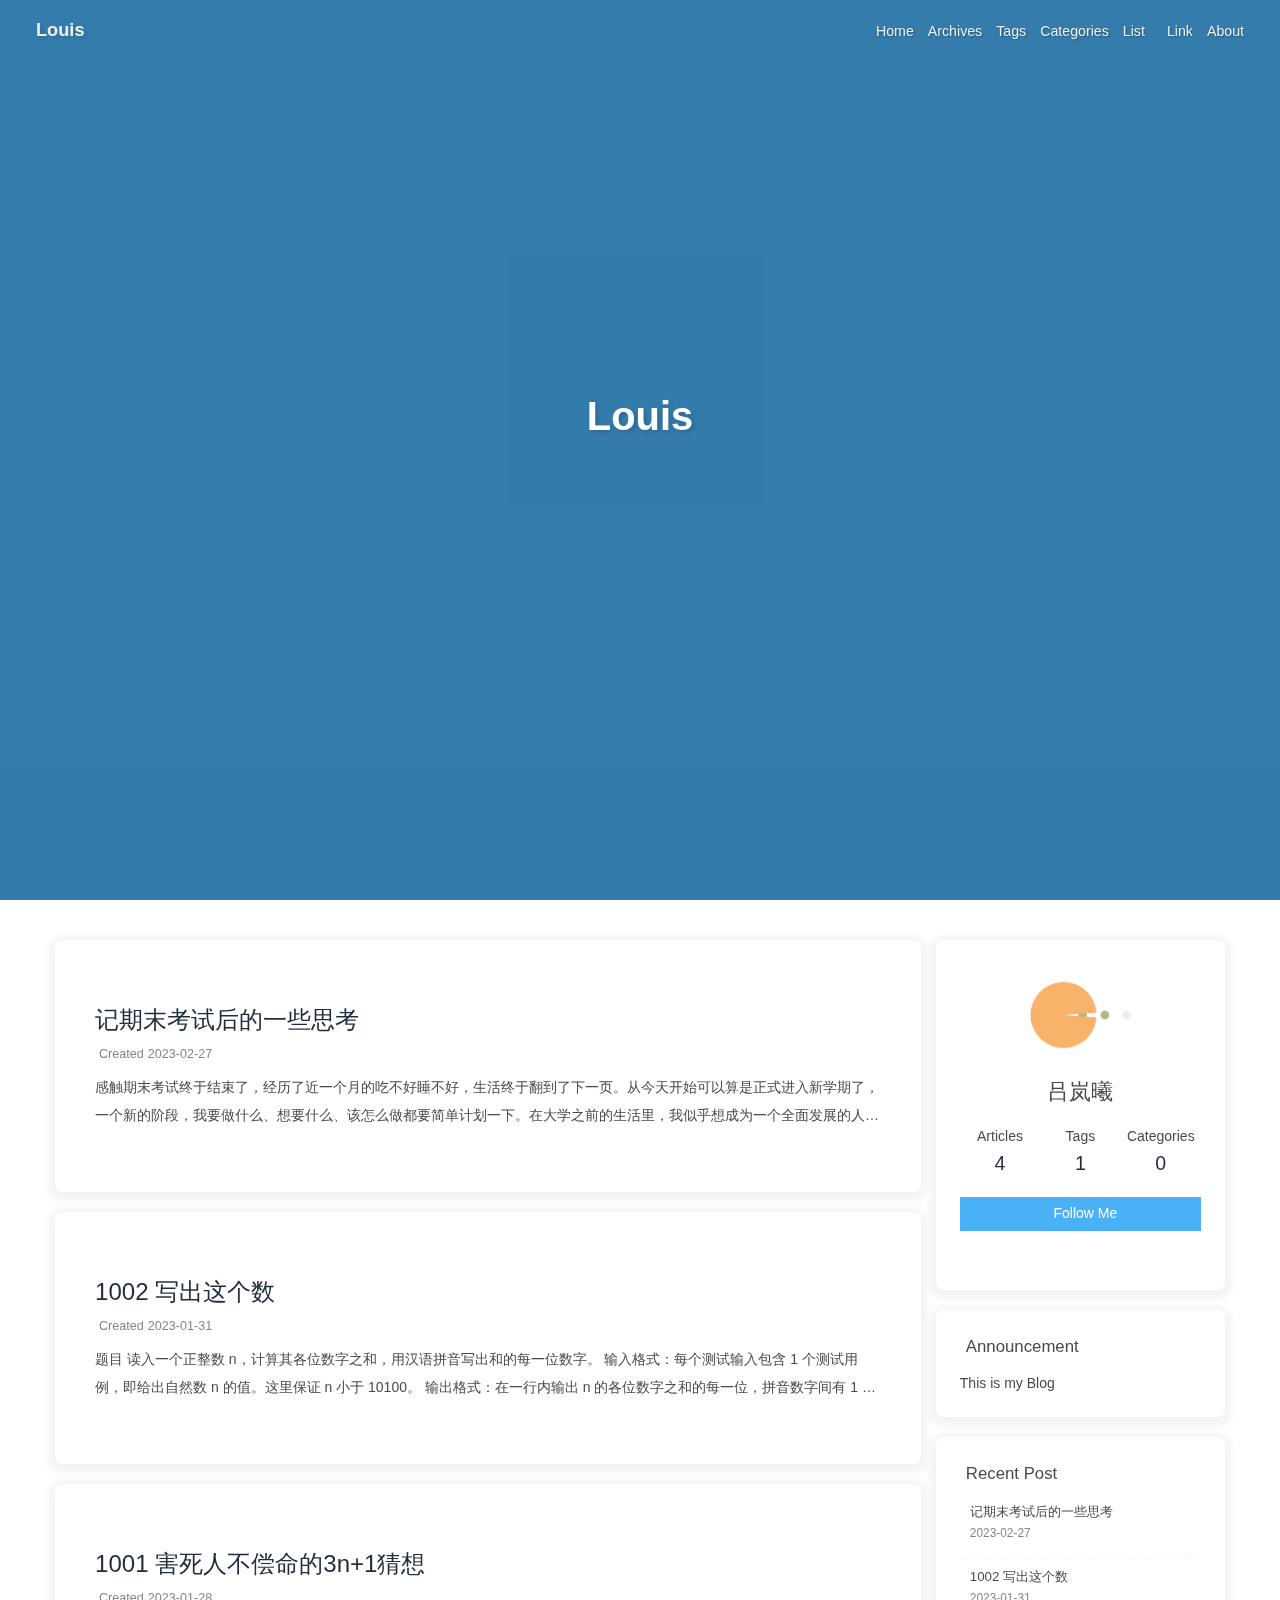
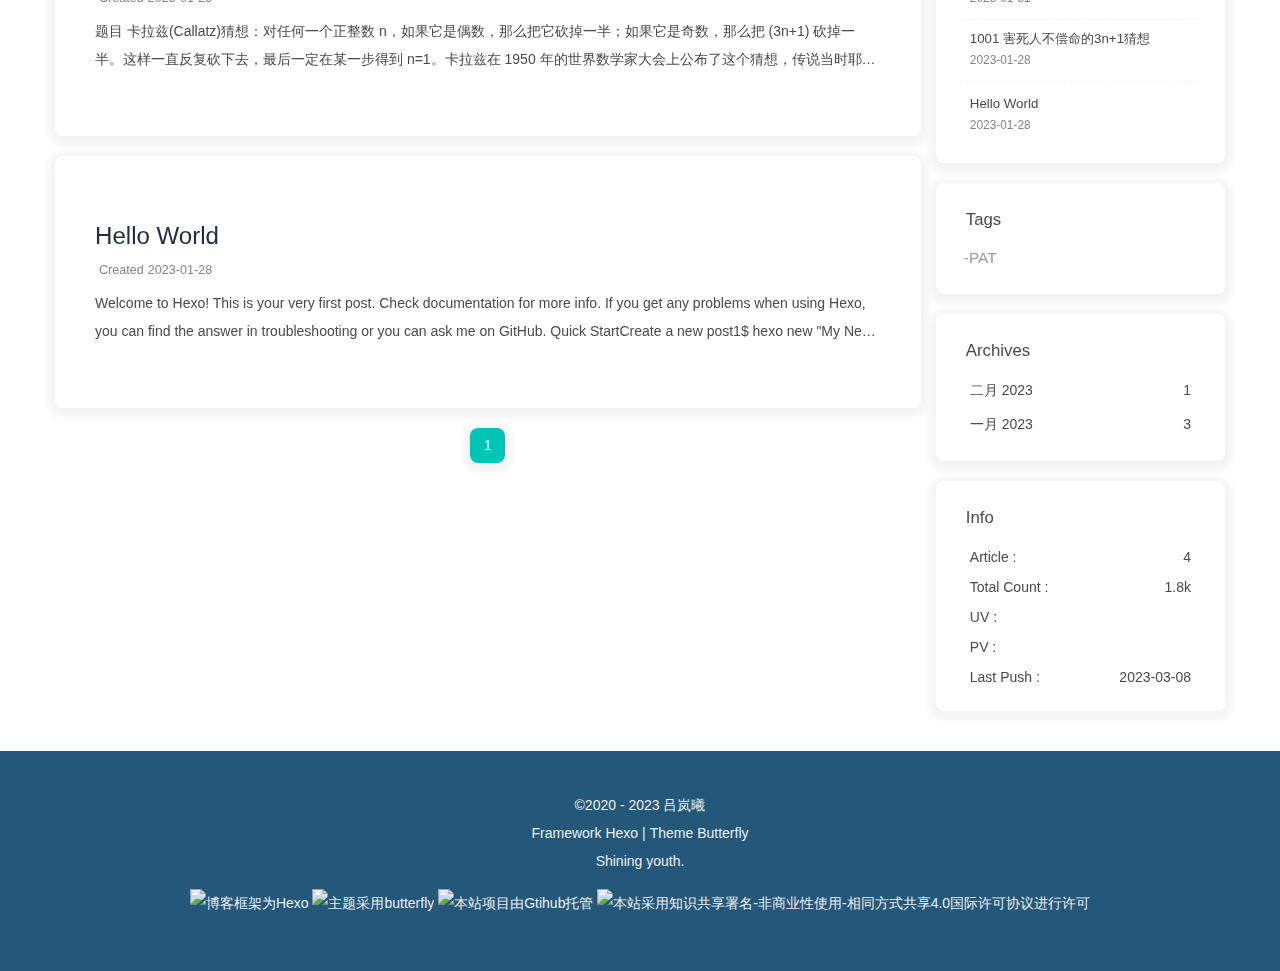
==== commit 063bd027: "Site updated: 2023-03-08 21:08:58" ====
--- a/index.html
+++ b/index.html
@@ -52,7 +52,7 @@
   isHome: true,
   isHighlightShrink: true,
   isToc: false,
-  postUpdate: '2023-02-27 16:31:25'
+  postUpdate: '2023-03-08 21:08:57'
 }</script><noscript><style type="text/css">
   #nav {
     opacity: 1
@@ -150,7 +150,7 @@
       }
     }
     detectApple()
-    })(window)</script><meta name="generator" content="Hexo 6.3.0"></head><body><div id="web_bg"></div><div id="sidebar"><div id="menu-mask"></div><div id="sidebar-menus"><div class="avatar-img is-center"><img src="https://s2.loli.net/2023/01/27/WEfRCAjyl8cB1kK.jpg" onerror="onerror=null;src='/img/friend_404.gif'" alt="avatar"/></div><div class="sidebar-site-data site-data is-center"><a href="/archives/"><div class="headline">Articles</div><div class="length-num">5</div></a><a href="/tags/"><div class="headline">Tags</div><div class="length-num">1</div></a><a href="/categories/"><div class="headline">Categories</div><div class="length-num">0</div></a></div><hr/><div class="menus_items"><div class="menus_item"><a class="site-page" href="/"><i class="fa-fw fas fa-home"></i><span> Home</span></a></div><div class="menus_item"><a class="site-page" href="/archives/"><i class="fa-fw fas fa-archive"></i><span> Archives</span></a></div><div class="menus_item"><a class="site-page" href="/tags/"><i class="fa-fw fas fa-tags"></i><span> Tags</span></a></div><div class="menus_item"><a class="site-page" href="/categories/"><i class="fa-fw fas fa-folder-open"></i><span> Categories</span></a></div><div class="menus_item"><a class="site-page group" href="javascript:void(0);"><i class="fa-fw fas fa-list"></i><span> List</span><i class="fas fa-chevron-down"></i></a><ul class="menus_item_child"><li><a class="site-page child" href="/music/"><i class="fa-fw fas fa-music"></i><span> Music</span></a></li><li><a class="site-page child" href="/movies/"><i class="fa-fw fas fa-video"></i><span> Movie</span></a></li></ul></div><div class="menus_item"><a class="site-page" href="/link/"><i class="fa-fw fas fa-link"></i><span> Link</span></a></div><div class="menus_item"><a class="site-page" href="/about/"><i class="fa-fw fas fa-heart"></i><span> About</span></a></div></div></div></div><div class="page" id="body-wrap"><header class="full_page" id="page-header" style="background-image: url('https://s2.loli.net/2023/01/27/1NfWB9IJuQM73ry.png')"><nav id="nav"><span id="blog-info"><a href="/" title="Louis"><span class="site-name">Louis</span></a></span><div id="menus"><div class="menus_items"><div class="menus_item"><a class="site-page" href="/"><i class="fa-fw fas fa-home"></i><span> Home</span></a></div><div class="menus_item"><a class="site-page" href="/archives/"><i class="fa-fw fas fa-archive"></i><span> Archives</span></a></div><div class="menus_item"><a class="site-page" href="/tags/"><i class="fa-fw fas fa-tags"></i><span> Tags</span></a></div><div class="menus_item"><a class="site-page" href="/categories/"><i class="fa-fw fas fa-folder-open"></i><span> Categories</span></a></div><div class="menus_item"><a class="site-page group" href="javascript:void(0);"><i class="fa-fw fas fa-list"></i><span> List</span><i class="fas fa-chevron-down"></i></a><ul class="menus_item_child"><li><a class="site-page child" href="/music/"><i class="fa-fw fas fa-music"></i><span> Music</span></a></li><li><a class="site-page child" href="/movies/"><i class="fa-fw fas fa-video"></i><span> Movie</span></a></li></ul></div><div class="menus_item"><a class="site-page" href="/link/"><i class="fa-fw fas fa-link"></i><span> Link</span></a></div><div class="menus_item"><a class="site-page" href="/about/"><i class="fa-fw fas fa-heart"></i><span> About</span></a></div></div><div id="toggle-menu"><a class="site-page" href="javascript:void(0);"><i class="fas fa-bars fa-fw"></i></a></div></div></nav><div id="site-info"><h1 id="site-title">Louis</h1><div id="site_social_icons"><a class="social-icon" href="https://github.com/dovellx" target="_blank" title="Github"><i class="fab fa-github"></i></a><a class="social-icon" href="mailto:573767987@qq.com" target="_blank" title="Email"><i class="fas fa-envelope"></i></a></div></div><div id="scroll-down"><i class="fas fa-angle-down scroll-down-effects"></i></div></header><main class="layout" id="content-inner"><div class="recent-posts" id="recent-posts"><div class="recent-post-item"><div class="recent-post-info no-cover"><a class="article-title" href="/2023/02/27/page/" title="记期末考试后的一些思考">记期末考试后的一些思考</a><div class="article-meta-wrap"><span class="post-meta-date"><i class="far fa-calendar-alt"></i><span class="article-meta-label">Created</span><time datetime="2023-02-27T07:47:46.000Z" title="Created 2023-02-27 15:47:46">2023-02-27</time></span></div><div class="content">感触期末考试终于结束了，经历了近一个月的吃不好睡不好，生活终于翻到了下一页。从今天开始可以算是正式进入新学期了，一个新的阶段，我要做什么、想要什么、该怎么做都要简单计划一下。在大学之前的生活里，我似乎想成为一个全面发展的人，学习这学习那，看书听歌，锻炼身体。到最后落得什么也没有做好，相当滑稽。大学的生活真的是前所未有的孤独，糟糕的寝室氛围，一个也没有的称得上是好朋友的大学同学，以至于在压力山大的时候不知道该和谁说，唯有一个人听歌散步，排解些许压力，但仍不免孤独落寞。
+    })(window)</script><meta name="generator" content="Hexo 6.3.0"></head><body><div id="web_bg"></div><div id="sidebar"><div id="menu-mask"></div><div id="sidebar-menus"><div class="avatar-img is-center"><img src="https://s2.loli.net/2023/01/27/WEfRCAjyl8cB1kK.jpg" onerror="onerror=null;src='/img/friend_404.gif'" alt="avatar"/></div><div class="sidebar-site-data site-data is-center"><a href="/archives/"><div class="headline">Articles</div><div class="length-num">4</div></a><a href="/tags/"><div class="headline">Tags</div><div class="length-num">1</div></a><a href="/categories/"><div class="headline">Categories</div><div class="length-num">0</div></a></div><hr/><div class="menus_items"><div class="menus_item"><a class="site-page" href="/"><i class="fa-fw fas fa-home"></i><span> Home</span></a></div><div class="menus_item"><a class="site-page" href="/archives/"><i class="fa-fw fas fa-archive"></i><span> Archives</span></a></div><div class="menus_item"><a class="site-page" href="/tags/"><i class="fa-fw fas fa-tags"></i><span> Tags</span></a></div><div class="menus_item"><a class="site-page" href="/categories/"><i class="fa-fw fas fa-folder-open"></i><span> Categories</span></a></div><div class="menus_item"><a class="site-page group" href="javascript:void(0);"><i class="fa-fw fas fa-list"></i><span> List</span><i class="fas fa-chevron-down"></i></a><ul class="menus_item_child"><li><a class="site-page child" href="/music/"><i class="fa-fw fas fa-music"></i><span> Music</span></a></li><li><a class="site-page child" href="/movies/"><i class="fa-fw fas fa-video"></i><span> Movie</span></a></li></ul></div><div class="menus_item"><a class="site-page" href="/link/"><i class="fa-fw fas fa-link"></i><span> Link</span></a></div><div class="menus_item"><a class="site-page" href="/about/"><i class="fa-fw fas fa-heart"></i><span> About</span></a></div></div></div></div><div class="page" id="body-wrap"><header class="full_page" id="page-header" style="background-image: url('https://s2.loli.net/2023/01/27/1NfWB9IJuQM73ry.png')"><nav id="nav"><span id="blog-info"><a href="/" title="Louis"><span class="site-name">Louis</span></a></span><div id="menus"><div class="menus_items"><div class="menus_item"><a class="site-page" href="/"><i class="fa-fw fas fa-home"></i><span> Home</span></a></div><div class="menus_item"><a class="site-page" href="/archives/"><i class="fa-fw fas fa-archive"></i><span> Archives</span></a></div><div class="menus_item"><a class="site-page" href="/tags/"><i class="fa-fw fas fa-tags"></i><span> Tags</span></a></div><div class="menus_item"><a class="site-page" href="/categories/"><i class="fa-fw fas fa-folder-open"></i><span> Categories</span></a></div><div class="menus_item"><a class="site-page group" href="javascript:void(0);"><i class="fa-fw fas fa-list"></i><span> List</span><i class="fas fa-chevron-down"></i></a><ul class="menus_item_child"><li><a class="site-page child" href="/music/"><i class="fa-fw fas fa-music"></i><span> Music</span></a></li><li><a class="site-page child" href="/movies/"><i class="fa-fw fas fa-video"></i><span> Movie</span></a></li></ul></div><div class="menus_item"><a class="site-page" href="/link/"><i class="fa-fw fas fa-link"></i><span> Link</span></a></div><div class="menus_item"><a class="site-page" href="/about/"><i class="fa-fw fas fa-heart"></i><span> About</span></a></div></div><div id="toggle-menu"><a class="site-page" href="javascript:void(0);"><i class="fas fa-bars fa-fw"></i></a></div></div></nav><div id="site-info"><h1 id="site-title">Louis</h1><div id="site_social_icons"><a class="social-icon" href="https://github.com/dovellx" target="_blank" title="Github"><i class="fab fa-github"></i></a><a class="social-icon" href="mailto:573767987@qq.com" target="_blank" title="Email"><i class="fas fa-envelope"></i></a></div></div><div id="scroll-down"><i class="fas fa-angle-down scroll-down-effects"></i></div></header><main class="layout" id="content-inner"><div class="recent-posts" id="recent-posts"><div class="recent-post-item"><div class="recent-post-info no-cover"><a class="article-title" href="/2023/02/27/page/" title="记期末考试后的一些思考">记期末考试后的一些思考</a><div class="article-meta-wrap"><span class="post-meta-date"><i class="far fa-calendar-alt"></i><span class="article-meta-label">Created</span><time datetime="2023-02-27T07:47:46.000Z" title="Created 2023-02-27 15:47:46">2023-02-27</time></span></div><div class="content">感触期末考试终于结束了，经历了近一个月的吃不好睡不好，生活终于翻到了下一页。从今天开始可以算是正式进入新学期了，一个新的阶段，我要做什么、想要什么、该怎么做都要简单计划一下。在大学之前的生活里，我似乎想成为一个全面发展的人，学习这学习那，看书听歌，锻炼身体。到最后落得什么也没有做好，相当滑稽。大学的生活真的是前所未有的孤独，糟糕的寝室氛围，一个也没有的称得上是好朋友的大学同学，以至于在压力山大的时候不知道该和谁说，唯有一个人听歌散步，排解些许压力，但仍不免孤独落寞。
 这学期有了足够的时间去思考和追寻自己想要的东西，希望我能利用好这珍贵的时间，下半学期要去基地了，现在连武汉都还没逛过，哎…
 To-do list
 3月12号四级考试
@@ -192,19 +192,7 @@
 
 15
 思路首先考虑n为1的情况，其次分奇数偶数进行讨论，主要是利用递归的方法来做
-源码1234567891011121314151617181920212223242526272829#include&lt;stdio.h&gt;int func(int  ...</div></div></div><div class="recent-post-item"><div class="recent-post-info no-cover"><a class="article-title" href="/2023/01/28/2023/" title="2023">2023</a><div class="article-meta-wrap"><span class="post-meta-date"><i class="far fa-calendar-alt"></i><span class="article-meta-label">Created</span><time datetime="2023-01-28T07:21:22.000Z" title="Created 2023-01-28 15:21:22">2023-01-28</time></span></div><div class="content">这篇文章是通过hexo发布的第一篇文章，在这篇文章中，我将对于2023年的计划展现于此，借此激励我不断学习，实现目标。
-12345#include&lt;stdio.h&gt;int main()&#123;    printf(&quot;Hello hexo,hello 2023!&quot;);&#125;
-
-课业方面当然最主要的是课业相关内容，下学期开学的几门专业课以及下学期学到的数据库、操作系统、编译原理等等，从现在开始应当付出一定的努力了。三天内完&gt;成计组的学习，改掉睡懒觉、拖延的习惯，从后天开始进行算法的复习，基本上就是看南京大学的网课。对于下学期的课程，最关键的几门课一定要尽量做到&gt;预习，上课也不要玩手机。刷绩点是很关键的事情。目标先拿乙等奖学金~
-
-课余方面首先是锻炼身体，在开学前制定一份每天都能坚持的锻炼计划，以月为单位不断增加锻炼强度。
-
-其次，科研方面，感觉目前合适的就是李雨晴老师，把算法考高点更有进组的可能。
-
-最后，代码一定要每天都敲，而且准备学一下前端。
-
-希望以上目标都能完成！！！
-</div></div></div><div class="recent-post-item"><div class="recent-post-info no-cover"><a class="article-title" href="/2023/01/28/hello-world/" title="Hello World">Hello World</a><div class="article-meta-wrap"><span class="post-meta-date"><i class="far fa-calendar-alt"></i><span class="article-meta-label">Created</span><time datetime="2023-01-28T03:33:34.635Z" title="Created 2023-01-28 11:33:34">2023-01-28</time></span></div><div class="content">Welcome to Hexo! This is your very first post. Check documentation for more info. If you get any problems when using Hexo, you can find the answer in troubleshooting or you can ask me on GitHub.
+源码1234567891011121314151617181920212223242526272829#include&lt;stdio.h&gt;int func(int  ...</div></div></div><div class="recent-post-item"><div class="recent-post-info no-cover"><a class="article-title" href="/2023/01/28/hello-world/" title="Hello World">Hello World</a><div class="article-meta-wrap"><span class="post-meta-date"><i class="far fa-calendar-alt"></i><span class="article-meta-label">Created</span><time datetime="2023-01-28T03:33:34.635Z" title="Created 2023-01-28 11:33:34">2023-01-28</time></span></div><div class="content">Welcome to Hexo! This is your very first post. Check documentation for more info. If you get any problems when using Hexo, you can find the answer in troubleshooting or you can ask me on GitHub.
 Quick StartCreate a new post1$ hexo new &quot;My New Post&quot;
 
 More info: Writing
@@ -217,4 +205,4 @@
 Deploy to remote sites1$ hexo deploy
 
 More info: Deployment
-</div></div></div><nav id="pagination"><div class="pagination"><span class="page-number current">1</span></div></nav></div><div class="aside-content" id="aside-content"><div class="card-widget card-info"><div class="is-center"><div class="avatar-img"><img src="https://s2.loli.net/2023/01/27/WEfRCAjyl8cB1kK.jpg" onerror="this.onerror=null;this.src='/img/friend_404.gif'" alt="avatar"/></div><div class="author-info__name">吕岚曦</div><div class="author-info__description"></div></div><div class="card-info-data site-data is-center"><a href="/archives/"><div class="headline">Articles</div><div class="length-num">5</div></a><a href="/tags/"><div class="headline">Tags</div><div class="length-num">1</div></a><a href="/categories/"><div class="headline">Categories</div><div class="length-num">0</div></a></div><a id="card-info-btn" target="_blank" rel="noopener" href="https://github.com/dovellx"><i class="fab fa-github"></i><span>Follow Me</span></a><div class="card-info-social-icons is-center"><a class="social-icon" href="https://github.com/dovellx" target="_blank" title="Github"><i class="fab fa-github"></i></a><a class="social-icon" href="mailto:573767987@qq.com" target="_blank" title="Email"><i class="fas fa-envelope"></i></a></div></div><div class="card-widget card-announcement"><div class="item-headline"><i class="fas fa-bullhorn fa-shake"></i><span>Announcement</span></div><div class="announcement_content">This is my Blog</div></div><div class="sticky_layout"><div class="card-widget card-recent-post"><div class="item-headline"><i class="fas fa-history"></i><span>Recent Post</span></div><div class="aside-list"><div class="aside-list-item no-cover"><div class="content"><a class="title" href="/2023/02/27/page/" title="记期末考试后的一些思考">记期末考试后的一些思考</a><time datetime="2023-02-27T07:47:46.000Z" title="Created 2023-02-27 15:47:46">2023-02-27</time></div></div><div class="aside-list-item no-cover"><div class="content"><a class="title" href="/2023/01/31/1002/" title="1002 写出这个数">1002 写出这个数</a><time datetime="2023-01-31T09:18:47.000Z" title="Created 2023-01-31 17:18:47">2023-01-31</time></div></div><div class="aside-list-item no-cover"><div class="content"><a class="title" href="/2023/01/28/1001/" title="1001 害死人不偿命的3n+1猜想">1001 害死人不偿命的3n+1猜想</a><time datetime="2023-01-28T09:37:06.000Z" title="Created 2023-01-28 17:37:06">2023-01-28</time></div></div><div class="aside-list-item no-cover"><div class="content"><a class="title" href="/2023/01/28/2023/" title="2023">2023</a><time datetime="2023-01-28T07:21:22.000Z" title="Created 2023-01-28 15:21:22">2023-01-28</time></div></div><div class="aside-list-item no-cover"><div class="content"><a class="title" href="/2023/01/28/hello-world/" title="Hello World">Hello World</a><time datetime="2023-01-28T03:33:34.635Z" title="Created 2023-01-28 11:33:34">2023-01-28</time></div></div></div></div><div class="card-widget card-tags"><div class="item-headline"><i class="fas fa-tags"></i><span>Tags</span></div><div class="card-tag-cloud"><a href="/tags/PAT/" style="font-size: 1.1em; color: #999">-PAT</a></div></div><div class="card-widget card-archives"><div class="item-headline"><i class="fas fa-archive"></i><span>Archives</span></div><ul class="card-archive-list"><li class="card-archive-list-item"><a class="card-archive-list-link" href="/archives/2023/02/"><span class="card-archive-list-date">二月 2023</span><span class="card-archive-list-count">1</span></a></li><li class="card-archive-list-item"><a class="card-archive-list-link" href="/archives/2023/01/"><span class="card-archive-list-date">一月 2023</span><span class="card-archive-list-count">4</span></a></li></ul></div><div class="card-widget card-webinfo"><div class="item-headline"><i class="fas fa-chart-line"></i><span>Info</span></div><div class="webinfo"><div class="webinfo-item"><div class="item-name">Article :</div><div class="item-count">5</div></div><div class="webinfo-item"><div class="item-name">Total Count :</div><div class="item-count">2.1k</div></div><div class="webinfo-item"><div class="item-name">UV :</div><div class="item-count" id="busuanzi_value_site_uv"><i class="fa-solid fa-spinner fa-spin"></i></div></div><div class="webinfo-item"><div class="item-name">PV :</div><div class="item-count" id="busuanzi_value_site_pv"><i class="fa-solid fa-spinner fa-spin"></i></div></div><div class="webinfo-item"><div class="item-name">Last Push :</div><div class="item-count" id="last-push-date" data-lastPushDate="2023-02-27T08:31:25.133Z"><i class="fa-solid fa-spinner fa-spin"></i></div></div></div></div></div></div></main><footer id="footer" style="background-image: url('https://s2.loli.net/2023/01/27/1NfWB9IJuQM73ry.png')"><div id="footer-wrap"><div class="copyright">&copy;2020 - 2023  <i id="heartbeat" class="fa fas fa-heartbeat"></i> 吕岚曦</div><div class="framework-info"><span>Framework </span><a target="_blank" rel="noopener" href="https://hexo.io">Hexo</a><span class="footer-separator">|</span><span>Theme </span><a target="_blank" rel="noopener" href="https://github.com/jerryc127/hexo-theme-butterfly">Butterfly</a></div><div class="footer_custom_text">Shining youth.<p><a target="_blank" href="https://hexo.io/"><img src="https://img.shields.io/badge/Frame-Hexo-blue?style=flat&logo=hexo" title="博客框架为Hexo"></a>&nbsp;<a target="_blank" href="https://butterfly.js.org/"><img src="https://img.shields.io/badge/Theme-Butterfly-6513df?style=flat&logo=bitdefender" title="主题采用butterfly"></a>&nbsp;<a target="_blank" href="https://github.com/"><img src="https://img.shields.io/badge/Source-Github-d021d6?style=flat&logo=GitHub" title="本站项目由Gtihub托管"></a>&nbsp;<a target="_blank" href="http://creativecommons.org/licenses/by-nc-sa/4.0/"><img src="https://img.shields.io/badge/Copyright-BY--NC--SA%204.0-d42328?style=flat&logo=Claris" title="本站采用知识共享署名-非商业性使用-相同方式共享4.0国际许可协议进行许可"></a></p></div></div><link rel="stylesheet" href="https://fastly.jsdelivr.net/gh/HCLonely/images@master/others/heartbeat.min.css"></footer></div><div id="rightside"><div id="rightside-config-hide"><button id="darkmode" type="button" title="Toggle Between Light And Dark Mode"><i class="fas fa-adjust"></i></button><button id="hide-aside-btn" type="button" title="Toggle between single-column and double-column"><i class="fas fa-arrows-alt-h"></i></button></div><div id="rightside-config-show"><button id="rightside_config" type="button" title="Setting"><i class="fas fa-cog fa-spin"></i></button><button id="go-up" type="button" title="Back To Top"><span class="scroll-percent"></span><i class="fas fa-arrow-up"></i></button></div></div><div><script src="/js/utils.js"></script><script src="/js/main.js"></script><script src="https://cdn.jsdelivr.net/npm/@fancyapps/ui/dist/fancybox.umd.min.js"></script><div class="js-pjax"></div><script id="click-heart" src="https://cdn.jsdelivr.net/npm/butterfly-extsrc/dist/click-heart.min.js" async="async" mobile="false"></script><script async data-pjax src="//busuanzi.ibruce.info/busuanzi/2.3/busuanzi.pure.mini.js"></script></div></body></html>+</div></div></div><nav id="pagination"><div class="pagination"><span class="page-number current">1</span></div></nav></div><div class="aside-content" id="aside-content"><div class="card-widget card-info"><div class="is-center"><div class="avatar-img"><img src="https://s2.loli.net/2023/01/27/WEfRCAjyl8cB1kK.jpg" onerror="this.onerror=null;this.src='/img/friend_404.gif'" alt="avatar"/></div><div class="author-info__name">吕岚曦</div><div class="author-info__description"></div></div><div class="card-info-data site-data is-center"><a href="/archives/"><div class="headline">Articles</div><div class="length-num">4</div></a><a href="/tags/"><div class="headline">Tags</div><div class="length-num">1</div></a><a href="/categories/"><div class="headline">Categories</div><div class="length-num">0</div></a></div><a id="card-info-btn" target="_blank" rel="noopener" href="https://github.com/dovellx"><i class="fab fa-github"></i><span>Follow Me</span></a><div class="card-info-social-icons is-center"><a class="social-icon" href="https://github.com/dovellx" target="_blank" title="Github"><i class="fab fa-github"></i></a><a class="social-icon" href="mailto:573767987@qq.com" target="_blank" title="Email"><i class="fas fa-envelope"></i></a></div></div><div class="card-widget card-announcement"><div class="item-headline"><i class="fas fa-bullhorn fa-shake"></i><span>Announcement</span></div><div class="announcement_content">This is my Blog</div></div><div class="sticky_layout"><div class="card-widget card-recent-post"><div class="item-headline"><i class="fas fa-history"></i><span>Recent Post</span></div><div class="aside-list"><div class="aside-list-item no-cover"><div class="content"><a class="title" href="/2023/02/27/page/" title="记期末考试后的一些思考">记期末考试后的一些思考</a><time datetime="2023-02-27T07:47:46.000Z" title="Created 2023-02-27 15:47:46">2023-02-27</time></div></div><div class="aside-list-item no-cover"><div class="content"><a class="title" href="/2023/01/31/1002/" title="1002 写出这个数">1002 写出这个数</a><time datetime="2023-01-31T09:18:47.000Z" title="Created 2023-01-31 17:18:47">2023-01-31</time></div></div><div class="aside-list-item no-cover"><div class="content"><a class="title" href="/2023/01/28/1001/" title="1001 害死人不偿命的3n+1猜想">1001 害死人不偿命的3n+1猜想</a><time datetime="2023-01-28T09:37:06.000Z" title="Created 2023-01-28 17:37:06">2023-01-28</time></div></div><div class="aside-list-item no-cover"><div class="content"><a class="title" href="/2023/01/28/hello-world/" title="Hello World">Hello World</a><time datetime="2023-01-28T03:33:34.635Z" title="Created 2023-01-28 11:33:34">2023-01-28</time></div></div></div></div><div class="card-widget card-tags"><div class="item-headline"><i class="fas fa-tags"></i><span>Tags</span></div><div class="card-tag-cloud"><a href="/tags/PAT/" style="font-size: 1.1em; color: #999">-PAT</a></div></div><div class="card-widget card-archives"><div class="item-headline"><i class="fas fa-archive"></i><span>Archives</span></div><ul class="card-archive-list"><li class="card-archive-list-item"><a class="card-archive-list-link" href="/archives/2023/02/"><span class="card-archive-list-date">二月 2023</span><span class="card-archive-list-count">1</span></a></li><li class="card-archive-list-item"><a class="card-archive-list-link" href="/archives/2023/01/"><span class="card-archive-list-date">一月 2023</span><span class="card-archive-list-count">3</span></a></li></ul></div><div class="card-widget card-webinfo"><div class="item-headline"><i class="fas fa-chart-line"></i><span>Info</span></div><div class="webinfo"><div class="webinfo-item"><div class="item-name">Article :</div><div class="item-count">4</div></div><div class="webinfo-item"><div class="item-name">Total Count :</div><div class="item-count">1.8k</div></div><div class="webinfo-item"><div class="item-name">UV :</div><div class="item-count" id="busuanzi_value_site_uv"><i class="fa-solid fa-spinner fa-spin"></i></div></div><div class="webinfo-item"><div class="item-name">PV :</div><div class="item-count" id="busuanzi_value_site_pv"><i class="fa-solid fa-spinner fa-spin"></i></div></div><div class="webinfo-item"><div class="item-name">Last Push :</div><div class="item-count" id="last-push-date" data-lastPushDate="2023-03-08T13:08:57.026Z"><i class="fa-solid fa-spinner fa-spin"></i></div></div></div></div></div></div></main><footer id="footer" style="background-image: url('https://s2.loli.net/2023/01/27/1NfWB9IJuQM73ry.png')"><div id="footer-wrap"><div class="copyright">&copy;2020 - 2023  <i id="heartbeat" class="fa fas fa-heartbeat"></i> 吕岚曦</div><div class="framework-info"><span>Framework </span><a target="_blank" rel="noopener" href="https://hexo.io">Hexo</a><span class="footer-separator">|</span><span>Theme </span><a target="_blank" rel="noopener" href="https://github.com/jerryc127/hexo-theme-butterfly">Butterfly</a></div><div class="footer_custom_text">Shining youth.<p><a target="_blank" href="https://hexo.io/"><img src="https://img.shields.io/badge/Frame-Hexo-blue?style=flat&logo=hexo" title="博客框架为Hexo"></a>&nbsp;<a target="_blank" href="https://butterfly.js.org/"><img src="https://img.shields.io/badge/Theme-Butterfly-6513df?style=flat&logo=bitdefender" title="主题采用butterfly"></a>&nbsp;<a target="_blank" href="https://github.com/"><img src="https://img.shields.io/badge/Source-Github-d021d6?style=flat&logo=GitHub" title="本站项目由Gtihub托管"></a>&nbsp;<a target="_blank" href="http://creativecommons.org/licenses/by-nc-sa/4.0/"><img src="https://img.shields.io/badge/Copyright-BY--NC--SA%204.0-d42328?style=flat&logo=Claris" title="本站采用知识共享署名-非商业性使用-相同方式共享4.0国际许可协议进行许可"></a></p></div></div><link rel="stylesheet" href="https://fastly.jsdelivr.net/gh/HCLonely/images@master/others/heartbeat.min.css"></footer></div><div id="rightside"><div id="rightside-config-hide"><button id="darkmode" type="button" title="Toggle Between Light And Dark Mode"><i class="fas fa-adjust"></i></button><button id="hide-aside-btn" type="button" title="Toggle between single-column and double-column"><i class="fas fa-arrows-alt-h"></i></button></div><div id="rightside-config-show"><button id="rightside_config" type="button" title="Setting"><i class="fas fa-cog fa-spin"></i></button><button id="go-up" type="button" title="Back To Top"><span class="scroll-percent"></span><i class="fas fa-arrow-up"></i></button></div></div><div><script src="/js/utils.js"></script><script src="/js/main.js"></script><script src="https://cdn.jsdelivr.net/npm/@fancyapps/ui/dist/fancybox.umd.min.js"></script><div class="js-pjax"></div><script id="click-heart" src="https://cdn.jsdelivr.net/npm/butterfly-extsrc/dist/click-heart.min.js" async="async" mobile="false"></script><script async data-pjax src="//busuanzi.ibruce.info/busuanzi/2.3/busuanzi.pure.mini.js"></script></div></body></html>